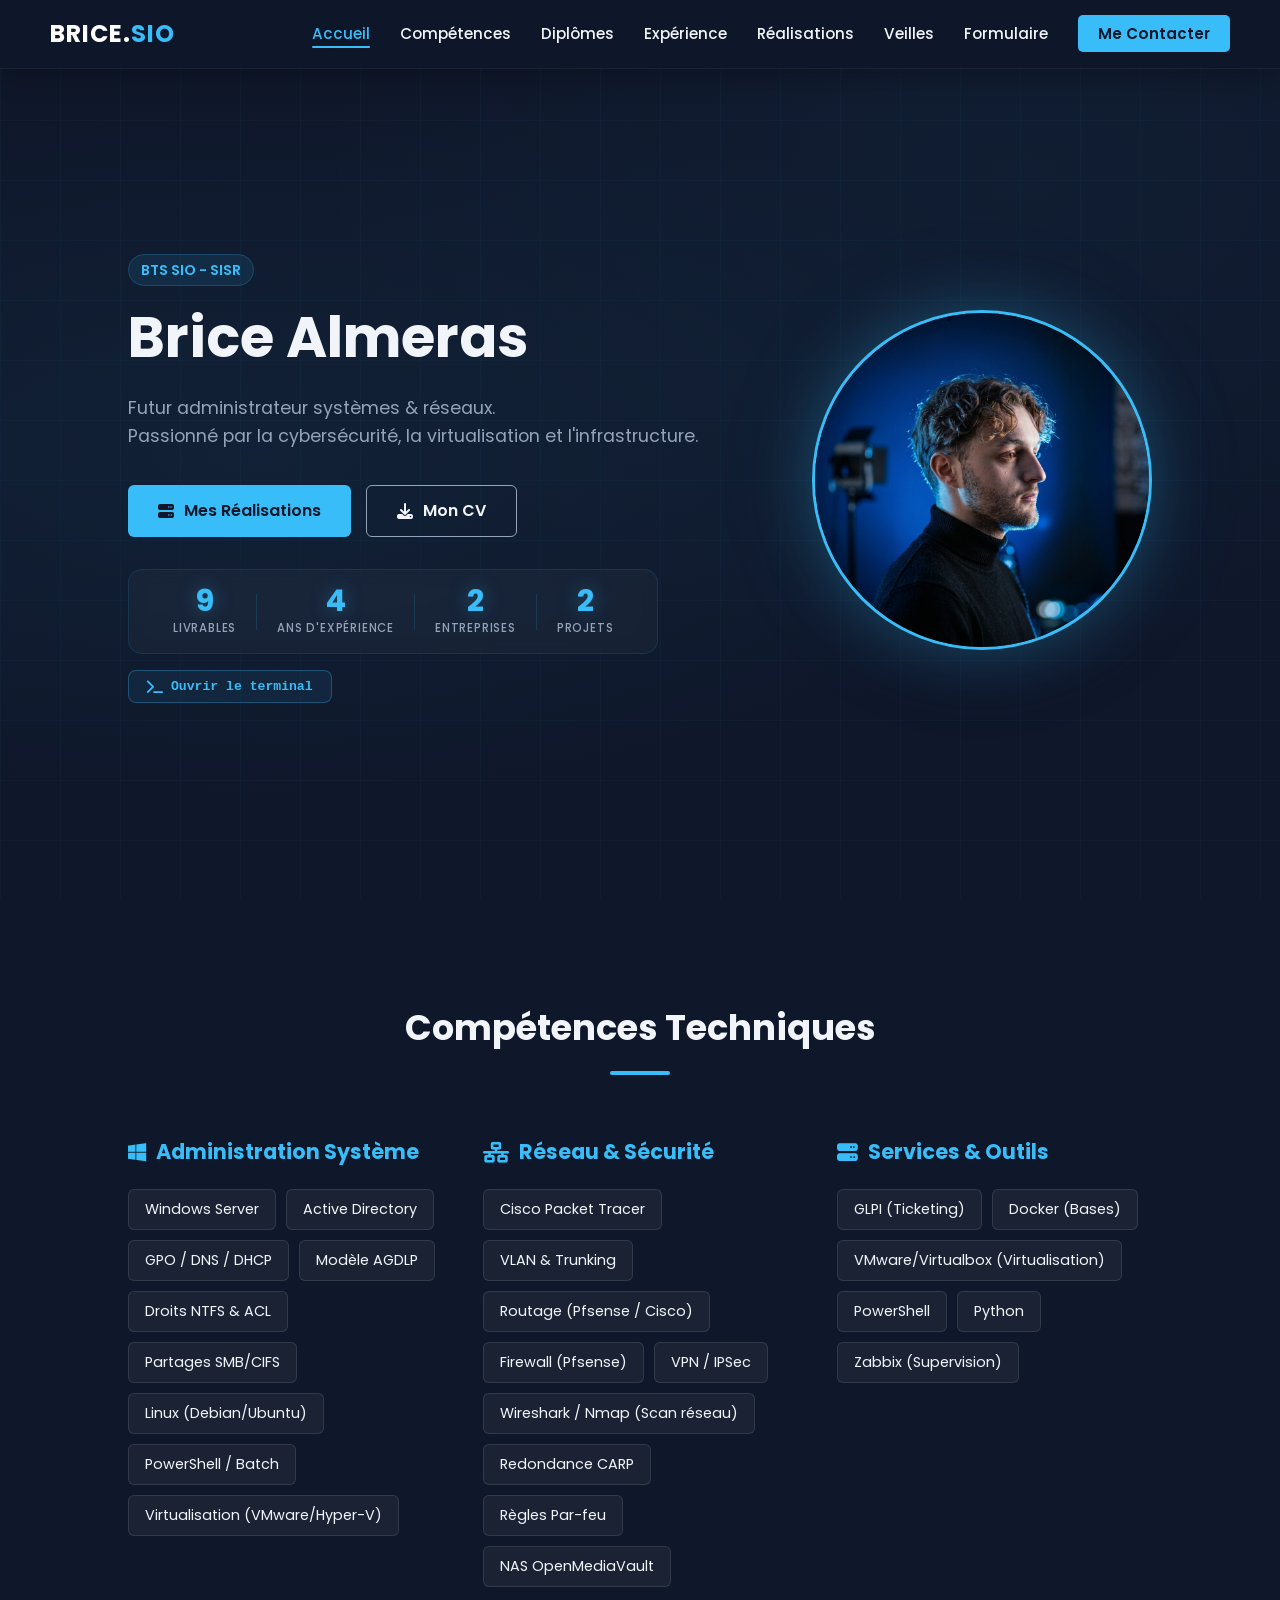
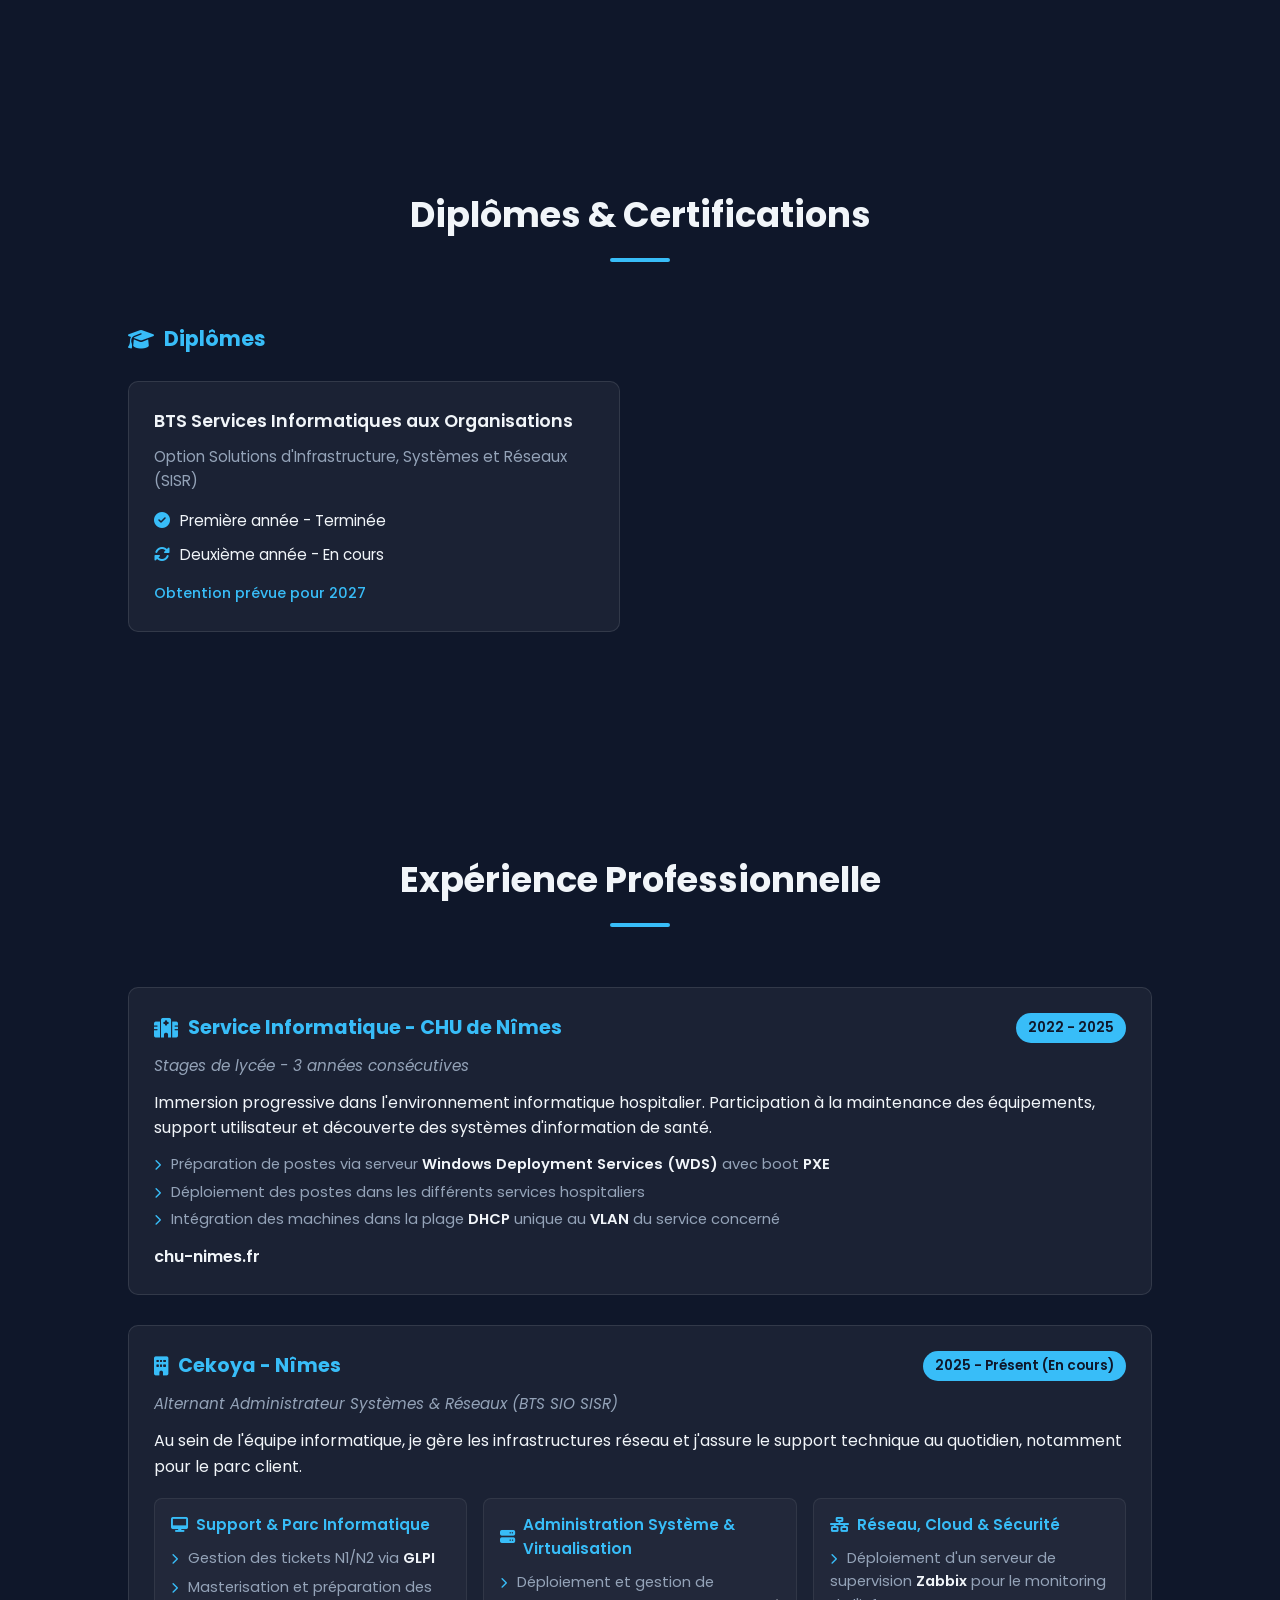
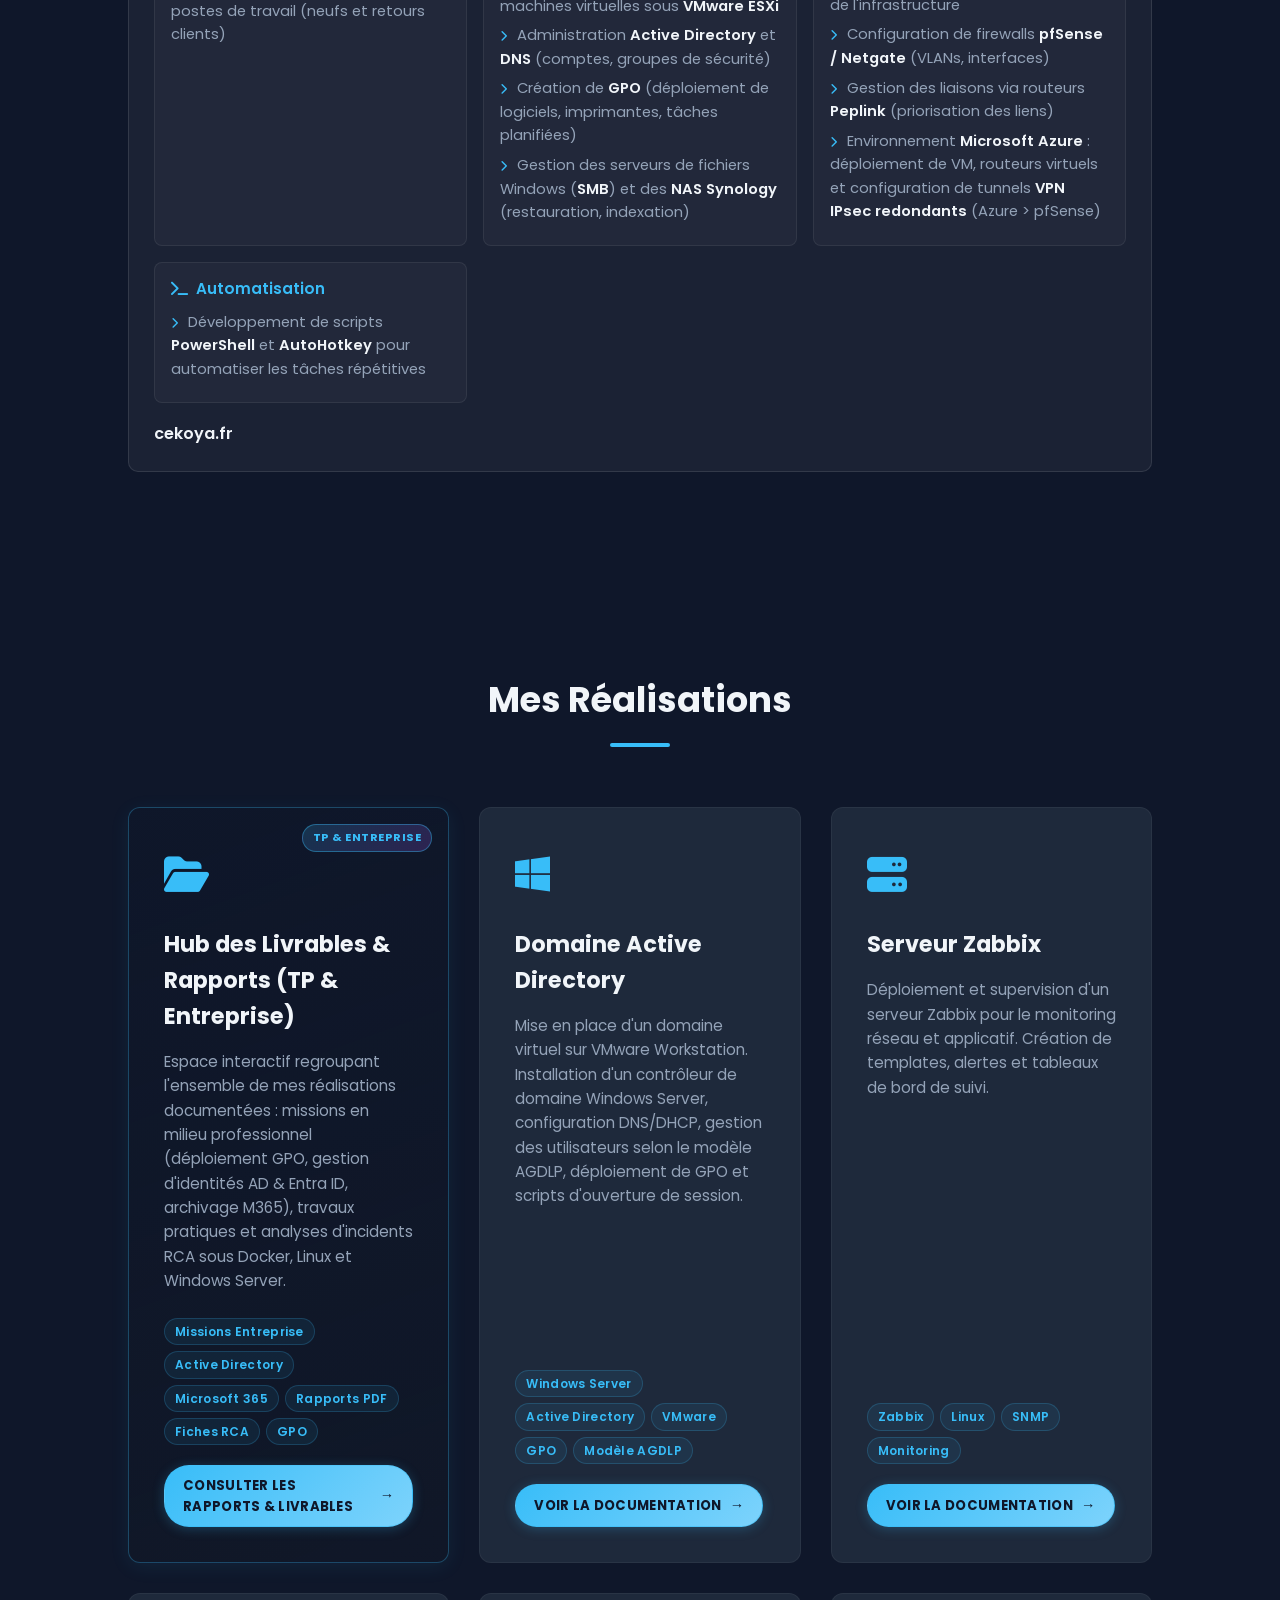
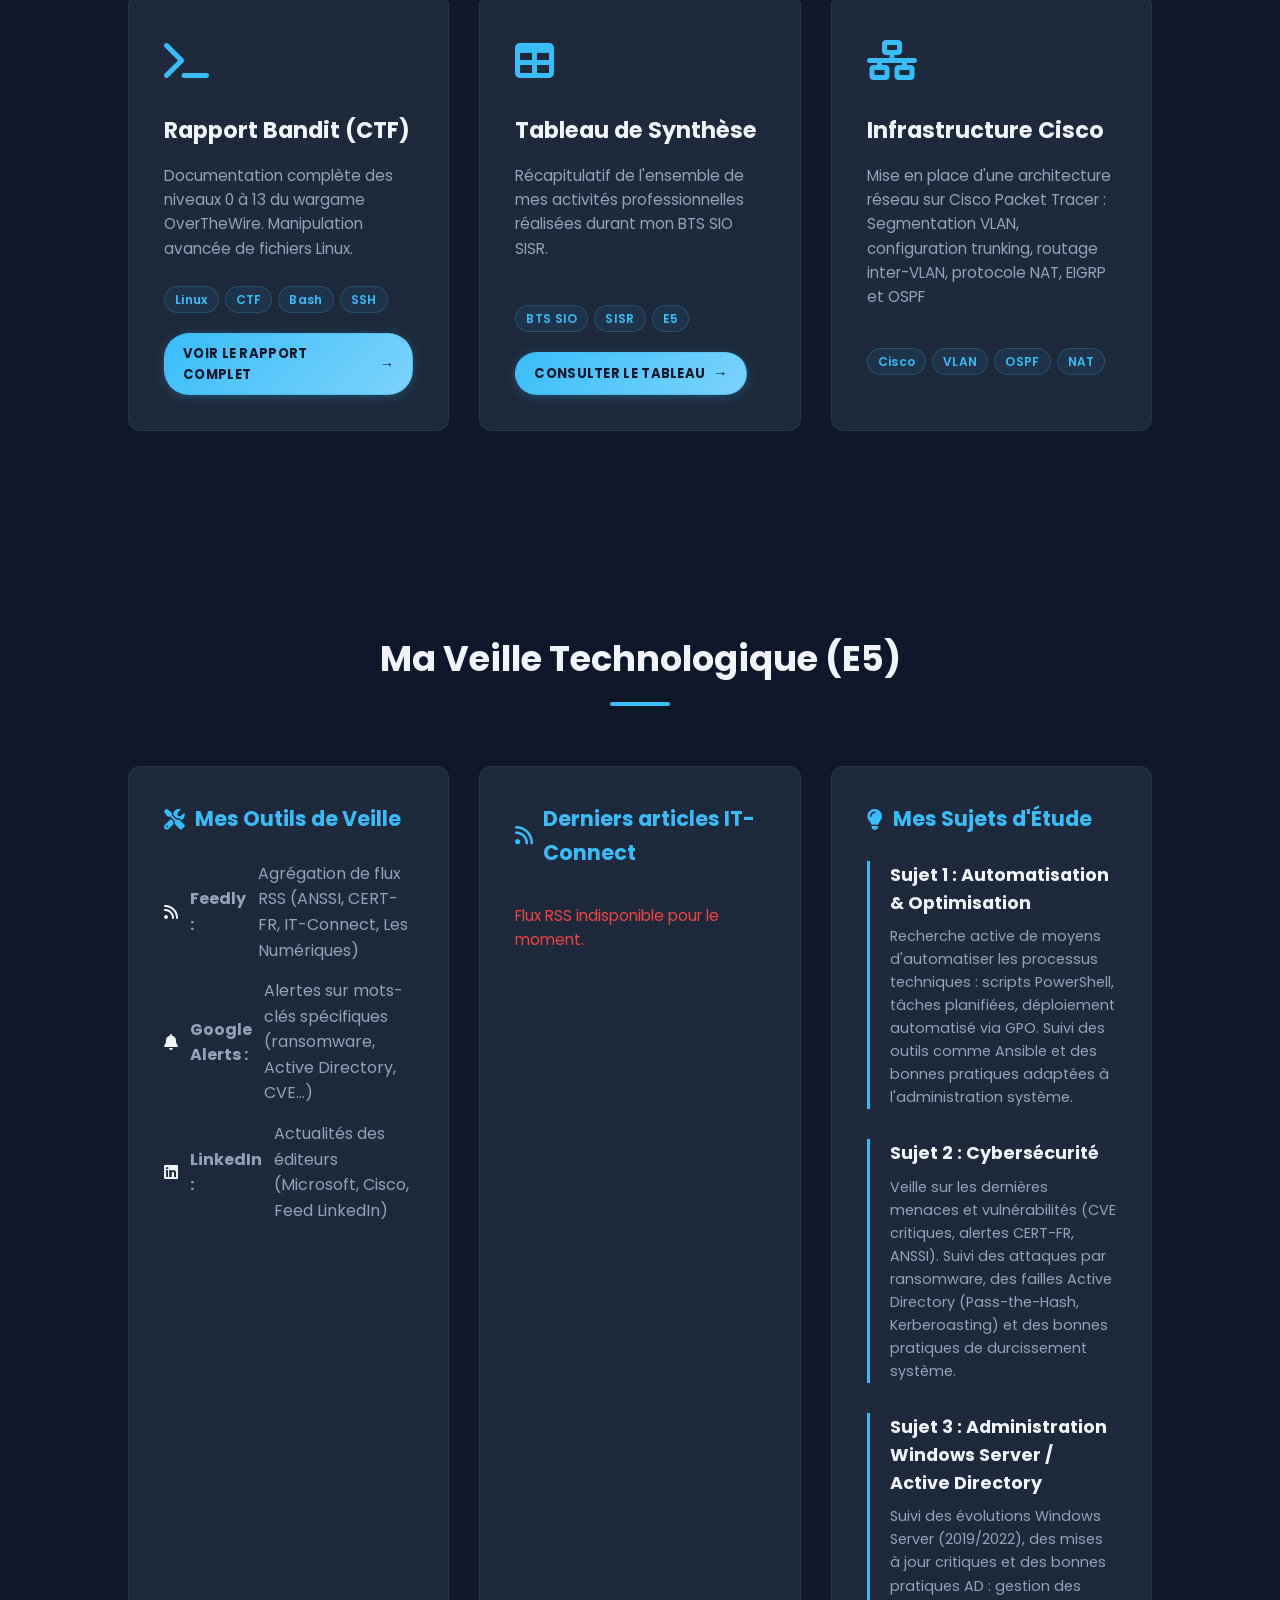
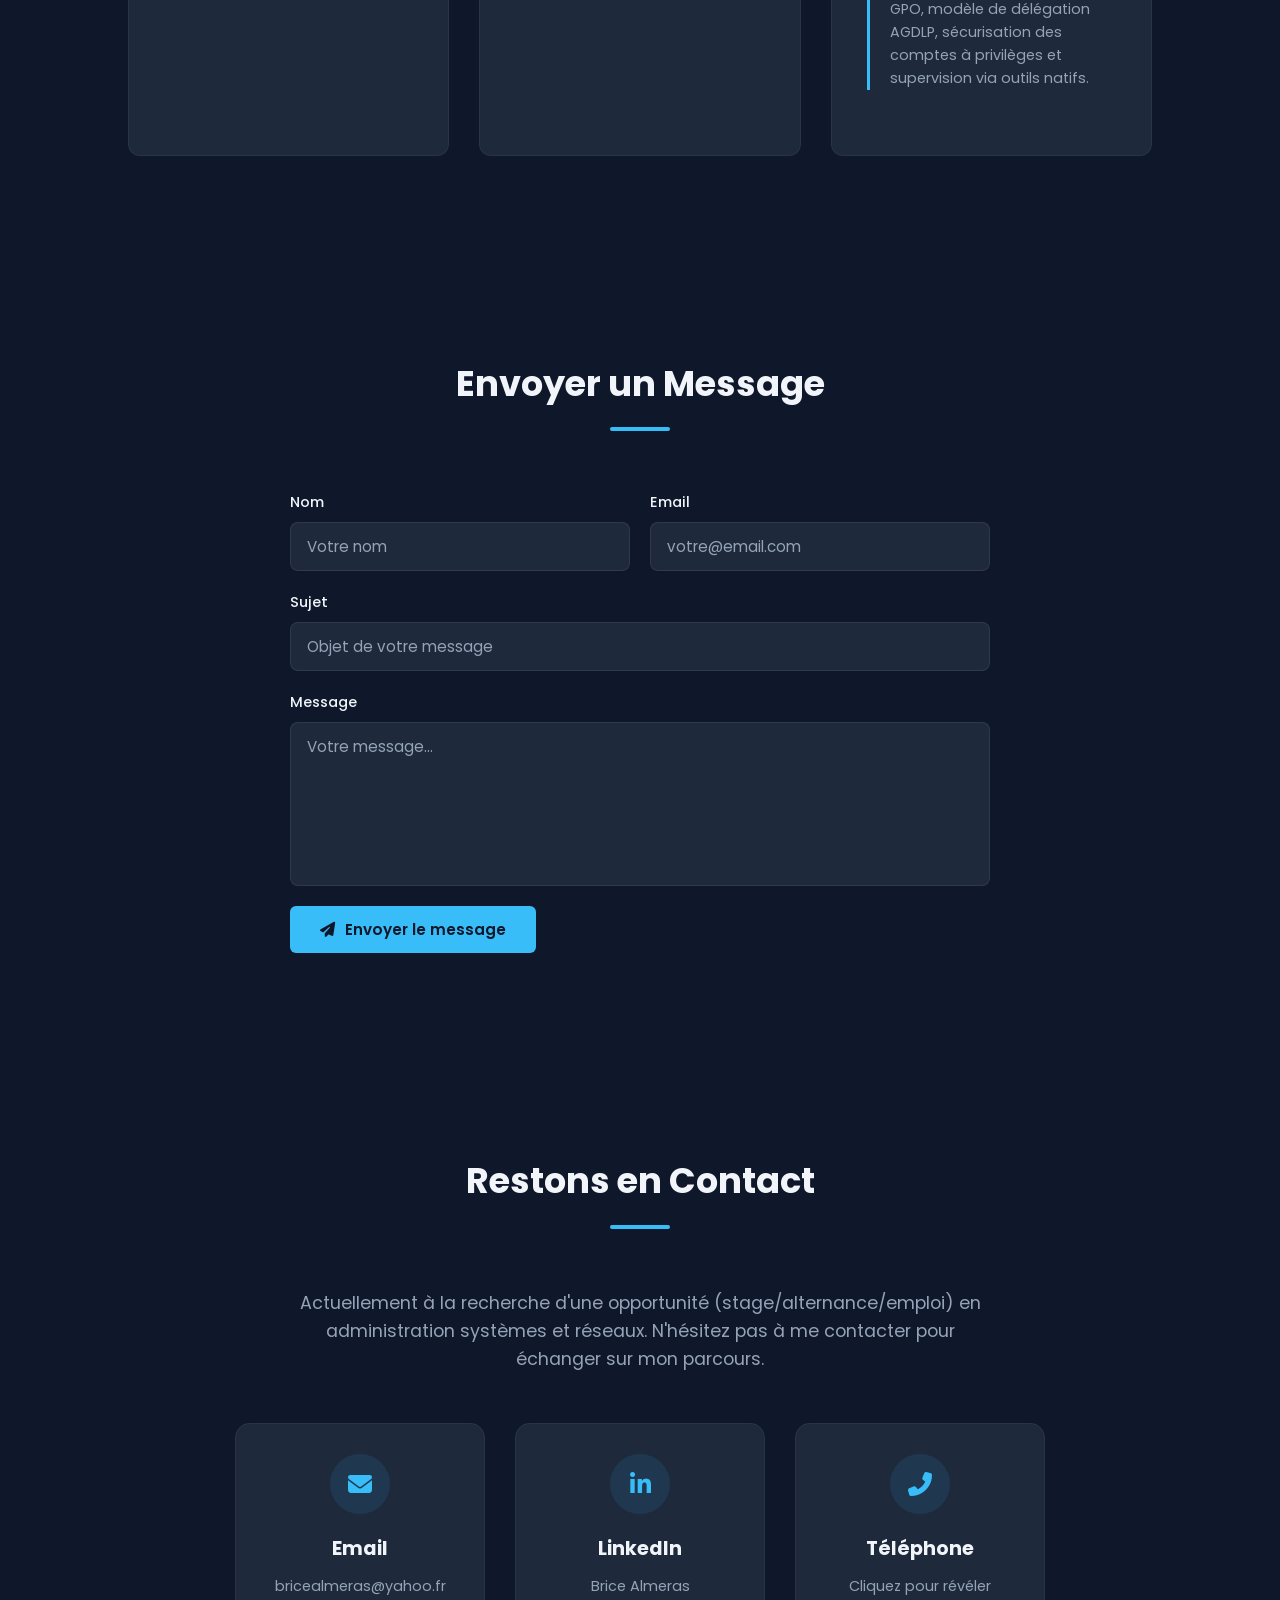
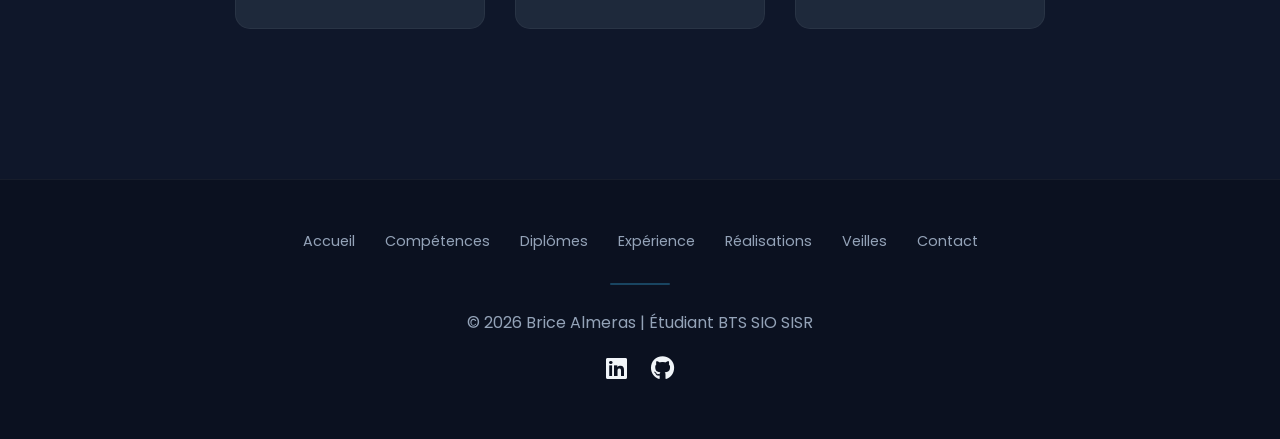
==== index.html @ b2a06dba "feat: add structured real-world experience description for Cekoya with 4 technical sub-blocks" ====
<!DOCTYPE html>
<html lang="fr">

<head>
    <meta charset="UTF-8">
    <meta name="viewport" content="width=device-width, initial-scale=1.0">
    <title>Portfolio - Brice Almeras | BTS SIO SISR</title>
    <link href="https://fonts.googleapis.com/css2?family=Poppins:wght@300;400;600&display=swap" rel="stylesheet">
    <link rel="stylesheet" href="https://cdnjs.cloudflare.com/ajax/libs/font-awesome/6.4.0/css/all.min.css">
    <link rel="stylesheet" href="style.css">
    <link rel="icon" type="image/svg+xml" href="favicon.svg">
    <!-- Open Graph -->
    <meta property="og:title" content="Portfolio - Brice Almeras | BTS SIO SISR">
    <meta property="og:description"
        content="Futur administrateur systèmes & réseaux. Passionné par la cybersécurité, la virtualisation et l'infrastructure.">
    <meta property="og:image" content="assets/images/photo.png">
    <meta property="og:type" content="website">
</head>

<body>

    <header>
        <div class="logo">BRICE.<span>SIO</span></div>
        <nav id="main-nav">
            <ul>
                <li><a href="#home">Accueil</a></li>
                <li><a href="#skills">Compétences</a></li>
                <li><a href="#diplomes">Diplômes</a></li>
                <li><a href="#experience">Expérience</a></li>
                <li><a href="#projets">Réalisations</a></li>
                <li><a href="#veilles">Veilles</a></li>
                <li><a href="#formulaire">Formulaire</a></li>
                <li><a href="#contact" class="btn-contact">Me Contacter</a></li>
            </ul>
        </nav>
        <button class="hamburger" id="hamburger-btn" aria-label="Ouvrir le menu">
            <span></span><span></span><span></span>
        </button>
    </header>

    <section id="home" class="hero">
        <div class="hero-grid-bg"></div>

        <!-- COLONNE GAUCHE -->
        <div class="hero-left">
            <div class="hero-content">
                <span class="badge">BTS SIO - SISR</span>
                <h1>Brice Almeras</h1>
                <p>Futur administrateur systèmes & réseaux.<br>Passionné par la cybersécurité, la virtualisation et
                    l'infrastructure.</p>
                <div class="hero-buttons">
                    <a href="#projets" class="btn-primary"><i class="fas fa-server"></i> Mes Réalisations</a>
                    <a href="assets/docs/CV_Brice_Almeras.pdf" target="_blank" class="btn-secondary"><i
                            class="fas fa-download"></i> Mon CV</a>
                </div>

                <!-- STATS COUNTER -->
                <div class="hero-stats" id="hero-stats">
                    <div class="hero-stat-item">
                        <span class="hero-stat-number" data-target="9">0</span>
                        <span class="hero-stat-label">Livrables</span>
                    </div>
                    <div class="hero-stat-divider"></div>
                    <div class="hero-stat-item">
                        <span class="hero-stat-number" data-target="4">0</span>
                        <span class="hero-stat-label">Ans d'expérience</span>
                    </div>
                    <div class="hero-stat-divider"></div>
                    <div class="hero-stat-item">
                        <span class="hero-stat-number" data-target="2">0</span>
                        <span class="hero-stat-label">Entreprises</span>
                    </div>
                    <div class="hero-stat-divider"></div>
                    <div class="hero-stat-item">
                        <span class="hero-stat-number" data-target="2">0</span>
                        <span class="hero-stat-label">Projets</span>
                    </div>
                </div>
            </div>

            <!-- BOUTON TOGGLE TERMINAL -->
            <button class="terminal-toggle-btn" id="terminal-toggle-btn" title="Ouvrir/Fermer le terminal">
                <i class="fas fa-terminal"></i>
            </button>

            <!-- TERMINAL CLI -->
            <div class="terminal-cli terminal-hidden" id="terminal-cli">
                <div class="terminal-cli-header">
                    <div class="terminal-cli-dots">
                        <span class="cli-dot cli-dot-red"></span>
                        <span class="cli-dot cli-dot-yellow"></span>
                        <span class="cli-dot cli-dot-green"></span>
                    </div>
                    <span class="terminal-cli-title">visiteur@portfolio:~</span>
                </div>
                <div class="terminal-cli-body" id="cli-body">
                    <div id="cli-output">
                        <p class="cli-line cli-info">Bienvenue sur le portfolio de <span class="cli-highlight">Brice
                                Almeras</span> 👋</p>
                        <p class="cli-line cli-info">Tape <span class="cli-cmd">help</span> pour voir les commandes
                            disponibles.</p>
                    </div>
                    <div class="cli-input-line">
                        <span class="cli-prompt">visiteur@portfolio:~$&nbsp;</span>
                        <input type="text" id="cli-input" autocomplete="off" spellcheck="false"
                            aria-label="Terminal input" />
                    </div>
                </div>
            </div>
        </div>

        <!-- COLONNE DROITE : PHOTO -->
        <div class="hero-image">
            <div class="image-box">
                <img src="assets/images/photo.png" alt="Brice Almeras">
            </div>
        </div>


    </section>

    <section id="skills" class="container">
        <h2 class="section-title">Compétences Techniques</h2>

        <div class="skills-wrapper">
            <div class="skill-category">
                <h3><i class="fab fa-windows"></i> Administration Système</h3>
                <div class="tags">
                    <span>Windows Server</span>
                    <span>Active Directory</span>
                    <span>GPO / DNS / DHCP</span>
                    <span>Modèle AGDLP</span>
                    <span>Droits NTFS & ACL</span>
                    <span>Partages SMB/CIFS</span>
                    <span>Linux (Debian/Ubuntu)</span>
                    <span>PowerShell / Batch</span>
                    <span>Virtualisation (VMware/Hyper-V)</span>
                </div>
            </div>

            <div class="skill-category">
                <h3><i class="fas fa-network-wired"></i> Réseau & Sécurité</h3>
                <div class="tags">
                    <span>Cisco Packet Tracer</span>
                    <span>VLAN & Trunking</span>
                    <span>Routage (Pfsense / Cisco)</span>
                    <span>Firewall (Pfsense)</span>
                    <span>VPN / IPSec</span>
                    <span>Wireshark / Nmap (Scan réseau)</span>
                    <span>Redondance CARP</span>
                    <span>Règles Par-feu</span>
                    <span>NAS OpenMediaVault</span>
                </div>
            </div>

            <div class="skill-category">
                <h3><i class="fas fa-server"></i> Services & Outils</h3>
                <div class="tags">
                    <span>GLPI (Ticketing)</span>
                    <span>Docker (Bases)</span>
                    <span>VMware/Virtualbox (Virtualisation)</span>
                    <span>PowerShell</span>
                    <span>Python</span>
                    <span>Zabbix (Supervision)</span>
                </div>
            </div>
        </div>
    </section>

    <section id="diplomes" class="container">
        <h2 class="section-title">Diplômes & Certifications</h2>

        <div class="diplomes-wrapper">
            <div class="diplome-category">
                <h3><i class="fas fa-graduation-cap"></i> Diplômes</h3>
                <div class="diplome-item">
                    <h4>BTS Services Informatiques aux Organisations</h4>
                    <p class="diplome-details">Option Solutions d'Infrastructure, Systèmes et Réseaux (SISR)</p>
                    <div class="diplome-progress">
                        <p class="progress-item"><span class="status-icon"><i class="fas fa-check-circle"></i></span>
                            Première année - Terminée</p>
                        <p class="progress-item"><span class="status-icon"><i class="fas fa-sync-alt"></i></span>
                            Deuxième année - En cours</p>
                    </div>
                    <p class="diplome-status">Obtention prévue pour 2027</p>
                </div>
            </div>

            <div class="diplome-category">
                <!--    <h3><i class="fas fa-certificate"></i> Certifications</h3>
                <div class="certification-item">
                    <h4>CCNA (Cisco Certified Network Associate)</h4>
                    <p class="certification-details">Certification en cours - Préparation aux examens</p>
                    <p class="certification-status"><i class="fas fa-sync-alt"></i> En cours d'acquisition</p>-->
            </div>
        </div>
        </div>
    </section>

    <section id="experience" class="container">
        <h2 class="section-title">Expérience Professionnelle</h2>

        <div class="experience-wrapper">
            <div class="experience-item">
                <div class="experience-header">
                    <h3><i class="fas fa-hospital"></i> Service Informatique - CHU de Nîmes</h3>
                    <span class="experience-period">2022 - 2025</span>
                </div>
                <p class="experience-role">Stages de lycée - 3 années consécutives</p>
                <p class="experience-description">Immersion progressive dans l'environnement informatique hospitalier.
                    Participation à la maintenance des équipements, support utilisateur et découverte des systèmes
                    d'information de santé.</p>
                <ul class="experience-tasks">
                    <li><i class="fas fa-chevron-right"></i> Préparation de postes via serveur <strong>Windows
                            Deployment Services (WDS)</strong> avec boot <strong>PXE</strong></li>
                    <li><i class="fas fa-chevron-right"></i> Déploiement des postes dans les différents services
                        hospitaliers</li>
                    <li><i class="fas fa-chevron-right"></i> Intégration des machines dans la plage
                        <strong>DHCP</strong> unique au <strong>VLAN</strong> du service concerné
                    </li>
                </ul>
                <p class="experience-link"><a href="https://www.chu-nimes.fr/" target="_blank"
                        rel="noopener noreferrer">chu-nimes.fr</a></p>
            </div>

            <div class="experience-item">
                <div class="experience-header">
                    <h3><i class="fas fa-building"></i> Cekoya - Nîmes</h3>
                    <span class="experience-period experience-period-current"><span class="pulse-dot"></span> 2025 -
                        Présent (En cours)</span>
                </div>
                <p class="experience-role">Alternant Administrateur Systèmes &amp; Réseaux (BTS SIO SISR)</p>
                <p class="experience-description">Au sein de l'équipe informatique, je gère les infrastructures réseau et j'assure le support technique au quotidien, notamment pour le parc client.</p>

                <div class="experience-subgroups">
                    <div class="experience-subgroup">
                        <h4><i class="fas fa-desktop"></i> Support &amp; Parc Informatique</h4>
                        <ul class="experience-tasks">
                            <li><i class="fas fa-chevron-right"></i> Gestion des tickets N1/N2 via <strong>GLPI</strong></li>
                            <li><i class="fas fa-chevron-right"></i> Masterisation et préparation des postes de travail (neufs et retours clients)</li>
                        </ul>
                    </div>

                    <div class="experience-subgroup">
                        <h4><i class="fas fa-server"></i> Administration Système &amp; Virtualisation</h4>
                        <ul class="experience-tasks">
                            <li><i class="fas fa-chevron-right"></i> Déploiement et gestion de machines virtuelles sous <strong>VMware ESXi</strong></li>
                            <li><i class="fas fa-chevron-right"></i> Administration <strong>Active Directory</strong> et <strong>DNS</strong> (comptes, groupes de sécurité)</li>
                            <li><i class="fas fa-chevron-right"></i> Création de <strong>GPO</strong> (déploiement de logiciels, imprimantes, tâches planifiées)</li>
                            <li><i class="fas fa-chevron-right"></i> Gestion des serveurs de fichiers Windows (<strong>SMB</strong>) et des <strong>NAS Synology</strong> (restauration, indexation)</li>
                        </ul>
                    </div>

                    <div class="experience-subgroup">
                        <h4><i class="fas fa-network-wired"></i> Réseau, Cloud &amp; Sécurité</h4>
                        <ul class="experience-tasks">
                            <li><i class="fas fa-chevron-right"></i> Déploiement d'un serveur de supervision <strong>Zabbix</strong> pour le monitoring de l'infrastructure</li>
                            <li><i class="fas fa-chevron-right"></i> Configuration de firewalls <strong>pfSense / Netgate</strong> (VLANs, interfaces)</li>
                            <li><i class="fas fa-chevron-right"></i> Gestion des liaisons via routeurs <strong>Peplink</strong> (priorisation des liens)</li>
                            <li><i class="fas fa-chevron-right"></i> Environnement <strong>Microsoft Azure</strong> : déploiement de VM, routeurs virtuels et configuration de tunnels <strong>VPN IPsec redondants</strong> (Azure &gt; pfSense)</li>
                        </ul>
                    </div>

                    <div class="experience-subgroup">
                        <h4><i class="fas fa-terminal"></i> Automatisation</h4>
                        <ul class="experience-tasks">
                            <li><i class="fas fa-chevron-right"></i> Développement de scripts <strong>PowerShell</strong> et <strong>AutoHotkey</strong> pour automatiser les tâches répétitives</li>
                        </ul>
                    </div>
                </div>

                <p class="experience-link"><a href="https://cekoya.fr" target="_blank"
                        rel="noopener noreferrer">cekoya.fr</a></p>
            </div>
        </div>
    </section>

    <section id="projets" class="container">
        <h2 class="section-title">Mes Réalisations</h2>
        <div class="projects-grid">
            <div class="card card-featured">
                <span class="card-badge-new">TP & Entreprise</span>
                <div class="card-icon"><i class="fas fa-folder-open"></i></div>
                <h3>Hub des Livrables &amp; Rapports (TP &amp; Entreprise)</h3>
                <p>Espace interactif regroupant l'ensemble de mes réalisations documentées : missions en milieu
                    professionnel (déploiement GPO, gestion d'identités AD &amp; Entra ID, archivage M365), travaux
                    pratiques et analyses d'incidents RCA sous Docker, Linux et Windows Server.</p>
                <div class="card-tags">
                    <span>Missions Entreprise</span><span>Active Directory</span><span>Microsoft
                        365</span><span>Rapports PDF</span><span>Fiches RCA</span><span>GPO</span>
                </div>
                <a href="projects/rapports/index.html">Consulter les rapports &amp; livrables</a>
            </div>
            <div class="card">
                <div class="card-icon"><i class="fab fa-windows"></i></div>
                <h3>Domaine Active Directory</h3>
                <p>Mise en place d'un domaine virtuel sur VMware Workstation. Installation d'un contrôleur de domaine
                    Windows Server, configuration DNS/DHCP, gestion des utilisateurs selon le modèle AGDLP, déploiement
                    de GPO et scripts d'ouverture de session.</p>
                <div class="card-tags">
                    <span>Windows Server</span><span>Active
                        Directory</span><span>VMware</span><span>GPO</span><span>Modèle AGDLP</span>
                </div>
                <a href="assets/docs/DOC_TECHNIQUE_BRICE_ALMERAS.pdf" target="_blank">Voir la documentation</a>
            </div>
            <div class="card">
                <div class="card-icon"><i class="fas fa-server"></i></div>
                <h3>Serveur Zabbix</h3>
                <p>Déploiement et supervision d'un serveur Zabbix pour le monitoring réseau et applicatif. Création de
                    templates, alertes et tableaux de bord de suivi.</p>
                <div class="card-tags">
                    <span>Zabbix</span><span>Linux</span><span>SNMP</span><span>Monitoring</span>
                </div>
                <a href="projects/zabbix/index.html">Voir la documentation</a>
            </div>
            <div class="card">
                <div class="card-icon"><i class="fas fa-terminal"></i></div>
                <h3>Rapport Bandit (CTF)</h3>
                <p>Documentation complète des niveaux 0 à 13 du wargame OverTheWire. Manipulation avancée de fichiers
                    Linux.</p>
                <div class="card-tags">
                    <span>Linux</span><span>CTF</span><span>Bash</span><span>SSH</span>
                </div>
                <a href="projects/bandit/index.html">Voir le rapport complet</a>
            </div>
            <div class="card">
                <div class="card-icon"><i class="fas fa-table"></i></div>
                <h3>Tableau de Synthèse</h3>
                <p>Récapitulatif de l'ensemble de mes activités professionnelles réalisées durant mon BTS SIO SISR.</p>
                <div class="card-tags">
                    <span>BTS SIO</span><span>SISR</span><span>E5</span>
                </div>
                <a href="assets/docs/BRICE ALMERAS 8-1 - BTS SIO - 2025 - Annexe 8-1 - Epreuve E5 - Tableau de synthèse.pdf"
                    target="_blank">Consulter le tableau</a>
            </div>
            <div class="card">
                <div class="card-icon"><i class="fas fa-network-wired"></i></div>
                <h3>Infrastructure Cisco</h3>
                <p>Mise en place d'une architecture réseau sur Cisco Packet Tracer : Segmentation VLAN, configuration
                    trunking, routage inter-VLAN, protocole NAT, EIGRP et OSPF</p>
                <div class="card-tags">
                    <span>Cisco</span><span>VLAN</span><span>OSPF</span><span>NAT</span>
                </div>
            </div>
        </div>
    </section>

    <section id="veilles" class="container">
        <h2 class="section-title">Ma Veille Technologique (E5)</h2>

        <div class="veille-container">
            <div class="veille-card tools">
                <h3><i class="fas fa-tools"></i> Mes Outils de Veille</h3>
                <ul class="tool-list">
                    <li><i class="fas fa-rss"></i> <strong>Feedly :</strong> Agrégation de flux RSS (ANSSI, CERT-FR,
                        IT-Connect, Les Numériques)</li>
                    <li><i class="fas fa-bell"></i> <strong>Google Alerts :</strong> Alertes sur mots-clés spécifiques
                        (ransomware, Active Directory, CVE...)</li>
                    <!-- <li><i class="fab fa-twitter"></i> <strong>Twitter/X :</strong> Suivi de chercheurs en cybersécurité</li> -->
                    <!-- <li><i class="fas fa-bell"></i> <strong>Google Alerts :</strong> Alertes sur mots-clés spécifiques</li> -->
                    <li><i class="fab fa-linkedin"></i> <strong>LinkedIn :</strong> Actualités des éditeurs (Microsoft,
                        Cisco, Feed LinkedIn)</li>
                </ul>
            </div>

            <div class="veille-card rss-card">
                <h3><i class="fas fa-rss"></i> Derniers articles IT-Connect</h3>
                <div id="rss-feed">
                    <p class="rss-loading"><i class="fas fa-spinner fa-spin"></i> Chargement des articles...</p>
                </div>
            </div>

            <div class="veille-card subjects">
                <h3><i class="fas fa-lightbulb"></i> Mes Sujets d'Étude</h3>

                <div class="subject-item">
                    <h4>Sujet 1 : Automatisation & Optimisation</h4>
                    <p>Recherche active de moyens d'automatiser les processus techniques : scripts PowerShell, tâches
                        planifiées, déploiement automatisé via GPO. Suivi des outils comme Ansible et des bonnes
                        pratiques adaptées à l'administration système.</p>
                </div>

                <div class="subject-item">
                    <h4>Sujet 2 : Cybersécurité</h4>
                    <p>Veille sur les dernières menaces et vulnérabilités (CVE critiques, alertes CERT-FR, ANSSI). Suivi
                        des attaques par ransomware, des failles Active Directory (Pass-the-Hash, Kerberoasting) et des
                        bonnes pratiques de durcissement système.</p>
                </div>

                <div class="subject-item">
                    <h4>Sujet 3 : Administration Windows Server / Active Directory</h4>
                    <p>Suivi des évolutions Windows Server (2019/2022), des mises à jour critiques et des bonnes
                        pratiques AD : gestion des GPO, modèle de délégation AGDLP, sécurisation des comptes à
                        privilèges et supervision via outils natifs.</p>
                </div>
            </div>
        </div>
    </section>
    <section id="formulaire" class="container">
        <h2 class="section-title">Envoyer un Message</h2>
        <div class="form-wrapper">
            <form id="contact-form" action="https://formspree.io/f/xzdqqgrw" method="POST">
                <div class="form-row">
                    <div class="form-group">
                        <label for="name">Nom</label>
                        <input type="text" id="name" name="name" placeholder="Votre nom" required />
                    </div>
                    <div class="form-group">
                        <label for="email">Email</label>
                        <input type="email" id="email" name="email" placeholder="votre@email.com" required />
                    </div>
                </div>
                <div class="form-group">
                    <label for="subject">Sujet</label>
                    <input type="text" id="subject" name="subject" placeholder="Objet de votre message" required />
                </div>
                <div class="form-group">
                    <label for="message">Message</label>
                    <textarea id="message" name="message" rows="6" placeholder="Votre message..." required></textarea>
                </div>
                <button type="submit" class="btn-form">
                    <i class="fas fa-paper-plane"></i> Envoyer le message
                </button>
                <p class="form-success" id="form-success"><i class="fas fa-check-circle"></i> Message envoyé avec succès
                    !</p>
                <p class="form-error" id="form-error"><i class="fas fa-exclamation-circle"></i> Une erreur est survenue,
                    réessayez.</p>
            </form>
        </div>
    </section>

    <section id="contact" class="container contact-section">
        <h2 class="section-title">Restons en Contact</h2>

        <div class="contact-wrapper">
            <p class="contact-text">
                Actuellement à la recherche d'une opportunité (stage/alternance/emploi) en administration systèmes et
                réseaux.
                N'hésitez pas à me contacter pour échanger sur mon parcours.
            </p>

            <div class="contact-cards">
                <a href="mailto:bricealmeras@yahoo.fr" class="contact-card">
                    <div class="icon-box">
                        <i class="fas fa-envelope"></i>
                    </div>
                    <h3>Email</h3>
                    <p>bricealmeras@yahoo.fr</p>
                </a>

                <a href="https://www.linkedin.com/in/brice-almeras/" target="_blank" class="contact-card">
                    <div class="icon-box">
                        <i class="fab fa-linkedin-in"></i>
                    </div>
                    <h3>LinkedIn</h3>
                    <p>Brice Almeras</p>
                </a>

                <div class="contact-card no-hover" id="phone-card">
                    <div class="icon-box">
                        <i class="fas fa-phone-alt"></i>
                    </div>
                    <h3>Téléphone</h3>
                    <p class="phone-hidden">Cliquez pour révéler</p>
                    <p class="phone-number" style="display:none;">06 66 78 15 73</p>
                </div>
            </div>
        </div>
    </section>

    <footer>
        <div class="footer-content">
            <div class="footer-nav">
                <a href="#home">Accueil</a>
                <a href="#skills">Compétences</a>
                <a href="#diplomes">Diplômes</a>
                <a href="#experience">Expérience</a>
                <a href="#projets">Réalisations</a>
                <a href="#veilles">Veilles</a>
                <a href="#contact">Contact</a>
            </div>
            <div class="footer-divider"></div>
            <p>© 2026 Brice Almeras | Étudiant BTS SIO SISR</p>
            <div class="social-links">
                <a href="https://www.linkedin.com/in/brice-almeras/" target="_blank"><i class="fab fa-linkedin"></i></a>
                <a href="https://github.com/bricealmeras" target="_blank" title="GitHub"><i
                        class="fab fa-github"></i></a>
            </div>
        </div>
    </footer>

    <script src="main.js" defer></script>



</body>

</html>
---- style.css ----
/* RESET ET BASE */
* {
    margin: 0;
    padding: 0;
    box-sizing: border-box;
    font-family: 'Poppins', sans-serif;
}

/* Variables de couleurs - Thème Dark Mode Tech */
:root {
    --bg-color: #0f172a;
    /* Fond principal (Bleu très sombre) */
    --card-bg: #1e293b;
    /* Fond des cartes (Gris bleuté) */
    --primary: #38bdf8;
    /* Couleur accentuation (Cyan électrique) */
    --text-light: #f1f5f9;
    /* Texte blanc cassé */
    --text-dim: #94a3b8;
    /* Texte gris pour les descriptions */
}

html {
    scroll-behavior: smooth;
    scroll-padding-top: 100px;
    /* Pour que le menu fixe ne cache pas les titres au clic */
}

body {
    background-color: var(--bg-color);
    color: var(--text-light);
    line-height: 1.6;
}

/* NAVIGATION HEADER */
header {
    position: fixed;
    top: 0;
    width: 100%;
    padding: 15px 50px;
    display: flex;
    justify-content: space-between;
    align-items: center;
    background: rgba(15, 23, 42, 0.95);
    /* Fond semi-transparent */
    backdrop-filter: blur(10px);
    /* Effet de flou */
    z-index: 1000;
    border-bottom: 1px solid rgba(255, 255, 255, 0.05);
    box-shadow: 0 4px 30px rgba(0, 0, 0, 0.3);
}

.logo {
    font-size: 1.5rem;
    font-weight: 700;
    letter-spacing: 1px;
    color: white;
}

.logo span {
    color: var(--primary);
}

nav ul {
    display: flex;
    list-style: none;
    gap: 30px;
}

nav a {
    text-decoration: none;
    color: var(--text-light);
    font-size: 0.95rem;
    transition: 0.3s;
    font-weight: 500;
}

nav a:hover {
    color: var(--primary);
}

nav a.active {
    color: var(--primary);
    position: relative;
}

nav a.active::after {
    content: '';
    position: absolute;
    bottom: -4px;
    left: 0;
    width: 100%;
    height: 2px;
    background: var(--primary);
    border-radius: 2px;
}

.btn-contact {
    background: var(--primary);
    color: var(--bg-color) !important;
    padding: 8px 20px;
    border-radius: 5px;
    font-weight: 600;
}

.btn-contact:hover {
    opacity: 0.9;
    box-shadow: 0 0 15px rgba(56, 189, 248, 0.4);
}

.btn-contact.active {
    color: var(--bg-color) !important;
    text-decoration: none !important;
}

.btn-contact.active::after {
    display: none !important;
}

/* SECTION HERO (ACCUEIL) */
.hero {
    min-height: 100vh;
    display: flex;
    align-items: center;
    justify-content: space-between;
    gap: 80px;
    padding: 120px 10% 60px;
    position: relative;
    overflow: hidden;
}

/* Fond animé particules */
.hero::before {
    content: '';
    position: absolute;
    inset: 0;
    background:
        radial-gradient(ellipse at 20% 50%, rgba(56, 189, 248, 0.06) 0%, transparent 60%),
        radial-gradient(ellipse at 80% 20%, rgba(56, 189, 248, 0.04) 0%, transparent 50%);
    pointer-events: none;
    z-index: 0;
}

.hero>* {
    position: relative;
    z-index: 1;
}

/* Colonne gauche : texte + bouton terminal + terminal */
.hero-left {
    display: flex;
    flex-direction: column;
    gap: 16px;
    flex: 1;
    max-width: 600px;
}

.hero-content {
    max-width: 600px;
}

/* Colonne droite : photo centrée verticalement */
.hero-image {
    display: flex;
    align-items: center;
    justify-content: center;
    flex-shrink: 0;
}

.badge {
    background: rgba(56, 189, 248, 0.1);
    color: var(--primary);
    padding: 5px 12px;
    border-radius: 20px;
    font-size: 0.9rem;
    font-weight: 600;
    border: 1px solid rgba(56, 189, 248, 0.2);
}

.hero h1 {
    font-size: 3.5rem;
    margin: 25px 0;
    line-height: 1.1;
    font-weight: 700;
}

.hero p {
    color: var(--text-dim);
    font-size: 1.1rem;
    margin-bottom: 35px;
}

.hero-buttons {
    display: flex;
    gap: 15px;
}

.btn-primary,
.btn-secondary {
    text-decoration: none;
    padding: 12px 30px;
    border-radius: 6px;
    font-weight: 600;
    transition: 0.3s;
    display: inline-flex;
    align-items: center;
    gap: 10px;
}

.btn-primary {
    background: var(--primary);
    color: var(--bg-color);
}

.btn-primary:hover {
    box-shadow: 0 0 20px rgba(56, 189, 248, 0.4);
}

.btn-secondary {
    border: 1px solid var(--text-dim);
    color: var(--text-light);
}

.btn-secondary:hover {
    border-color: var(--primary);
    color: var(--primary);
}

/* HERO STATS COUNTER */
.hero-stats {
    display: flex;
    align-items: center;
    gap: 0;
    margin-top: 32px;
    padding: 16px 24px;
    background: rgba(255, 255, 255, 0.03);
    border: 1px solid rgba(56, 189, 248, 0.12);
    border-radius: 14px;
    backdrop-filter: blur(8px);
    width: fit-content;
    animation: fadeSlideIn 0.8s ease 0.4s both;
}

@keyframes fadeSlideIn {
    from {
        opacity: 0;
        transform: translateY(12px);
    }

    to {
        opacity: 1;
        transform: translateY(0);
    }
}

.hero-stat-item {
    display: flex;
    flex-direction: column;
    align-items: center;
    padding: 0 20px;
    gap: 3px;
}

.hero-stat-number {
    font-size: 1.9rem;
    font-weight: 700;
    color: var(--primary);
    line-height: 1;
    font-variant-numeric: tabular-nums;
    text-shadow: 0 0 20px rgba(56, 189, 248, 0.4);
    letter-spacing: -0.5px;
}

.hero-stat-label {
    font-size: 0.72rem;
    color: var(--text-dim);
    text-transform: uppercase;
    letter-spacing: 0.8px;
    font-weight: 500;
    white-space: nowrap;
}

.hero-stat-divider {
    width: 1px;
    height: 36px;
    background: rgba(56, 189, 248, 0.15);
    flex-shrink: 0;
}


/* SCROLL INDICATOR */
.scroll-indicator {
    position: fixed;
    bottom: 30px;
    left: 50%;
    transform: translateX(-50%);
    display: flex;
    flex-direction: column;
    align-items: center;
    gap: 8px;
    color: var(--text-dim);
    font-size: 0.75rem;
    letter-spacing: 1px;
    text-transform: uppercase;
    animation: fadeInUp 1s ease 1s both;
    z-index: 999;
    transition: opacity 0.4s ease;
}

.scroll-mouse {
    width: 22px;
    height: 36px;
    border: 2px solid rgba(56, 189, 248, 0.4);
    border-radius: 12px;
    display: flex;
    justify-content: center;
    padding-top: 5px;
}

.scroll-wheel {
    width: 3px;
    height: 7px;
    background: var(--primary);
    border-radius: 2px;
    animation: scrollWheel 1.8s ease infinite;
}

@keyframes scrollWheel {
    0% {
        opacity: 1;
        transform: translateY(0);
    }

    100% {
        opacity: 0;
        transform: translateY(12px);
    }
}

@keyframes fadeInUp {
    from {
        opacity: 0;
        transform: translateX(-50%) translateY(15px);
    }

    to {
        opacity: 1;
        transform: translateX(-50%) translateY(0);
    }
}

/* Grille décorative en fond hero */
.hero-grid-bg {
    position: absolute;
    inset: 0;
    background-image:
        linear-gradient(rgba(56, 189, 248, 0.03) 1px, transparent 1px),
        linear-gradient(90deg, rgba(56, 189, 248, 0.03) 1px, transparent 1px);
    background-size: 60px 60px;
    pointer-events: none;
    z-index: 0;
}

/* IMAGE PROFIL HERO */
.image-box {
    width: 340px;
    height: 340px;
    border-radius: 50%;
    overflow: hidden;
    position: relative;
    border: 3px solid var(--primary);
    box-shadow: 0 0 60px rgba(56, 189, 248, 0.25), 0 0 120px rgba(56, 189, 248, 0.08);
    background: var(--card-bg);
    animation: breathingGlow 3s ease-in-out infinite;
}

@keyframes breathingGlow {

    0%,
    100% {
        box-shadow: 0 0 30px rgba(56, 189, 248, 0.1), 0 0 60px rgba(56, 189, 248, 0.04);
    }

    50% {
        box-shadow: 0 0 45px rgba(56, 189, 248, 0.22), 0 0 90px rgba(56, 189, 248, 0.08);
    }
}

/* Anneau tournant autour de la photo */
.image-box::before {
    content: '';
    position: absolute;
    inset: -8px;
    border-radius: 50%;
    border: 2px dashed rgba(56, 189, 248, 0.25);
    animation: spinRing 18s linear infinite;
    pointer-events: none;
}

@keyframes spinRing {
    from {
        transform: rotate(0deg);
    }

    to {
        transform: rotate(360deg);
    }
}

.image-box img {
    width: 100%;
    height: 100%;
    object-fit: cover;
}

/* STRUCTURE GÉNÉRALE DES SECTIONS */
.container {
    padding: 100px 10%;
}

.section-title {
    text-align: center;
    font-size: 2.2rem;
    margin-bottom: 60px;
    position: relative;
}

/* Petite ligne sous les titres */
.section-title::after {
    content: '';
    display: block;
    width: 60px;
    height: 4px;
    background: var(--primary);
    margin: 15px auto 0;
    border-radius: 2px;
}

/* SECTION COMPÉTENCES */
.skills-wrapper {
    display: grid;
    grid-template-columns: repeat(auto-fit, minmax(300px, 1fr));
    gap: 40px;
}

.skill-category h3 {
    color: var(--primary);
    margin-bottom: 20px;
    font-size: 1.3rem;
    display: flex;
    align-items: center;
    gap: 10px;
}

.tags {
    display: flex;
    flex-wrap: wrap;
    gap: 10px;
}

.tags span {
    background: rgba(255, 255, 255, 0.05);
    padding: 8px 16px;
    border-radius: 6px;
    font-size: 0.9rem;
    border: 1px solid rgba(255, 255, 255, 0.1);
    transition: 0.3s;
    cursor: default;
}

.tags span:hover {
    background: var(--primary);
    color: var(--bg-color);
    transform: translateY(-2px);
    border-color: var(--primary);
}

/* SECTION DIPLÔMES & CERTIFICATIONS */
.diplomes-wrapper {
    display: grid;
    grid-template-columns: repeat(auto-fit, minmax(400px, 1fr));
    gap: 40px;
}

.diplome-category h3 {
    color: var(--primary);
    margin-bottom: 25px;
    font-size: 1.3rem;
    display: flex;
    align-items: center;
    gap: 10px;
}

.diplome-item,
.certification-item {
    background: rgba(255, 255, 255, 0.05);
    padding: 25px;
    border-radius: 10px;
    margin-bottom: 20px;
    border: 1px solid rgba(255, 255, 255, 0.1);
    transition: 0.3s;
}

.diplome-item:hover,
.certification-item:hover {
    background: rgba(255, 255, 255, 0.08);
    transform: translateY(-3px);
    border-color: rgba(56, 189, 248, 0.3);
}

.diplome-item h4,
.certification-item h4 {
    color: var(--text-light);
    margin-bottom: 10px;
    font-size: 1.1rem;
    font-weight: 600;
}

.diplome-details,
.certification-details {
    color: var(--text-dim);
    margin-bottom: 8px;
    font-size: 0.95rem;
}

.diplome-status,
.certification-status {
    color: var(--primary);
    font-size: 0.9rem;
    font-weight: 500;
}

.diplome-progress {
    margin: 15px 0;
}

.progress-item {
    display: flex;
    align-items: center;
    margin-bottom: 8px;
    font-size: 0.95rem;
    color: var(--text-light);
}

.status-icon {
    margin-right: 10px;
    font-size: 1rem;
    color: var(--primary);
}

/* SECTION EXPÉRIENCE PROFESSIONNELLE */
.experience-wrapper {
    display: flex;
    flex-direction: column;
    gap: 30px;
}

.experience-item {
    background: rgba(255, 255, 255, 0.05);
    padding: 25px;
    border-radius: 10px;
    border: 1px solid rgba(255, 255, 255, 0.1);
    transition: 0.3s;
}

.experience-item:hover {
    background: rgba(255, 255, 255, 0.08);
    transform: translateY(-3px);
    border-color: rgba(56, 189, 248, 0.3);
}

.experience-header {
    display: flex;
    justify-content: space-between;
    align-items: flex-start;
    margin-bottom: 10px;
    flex-wrap: wrap;
    gap: 10px;
}

.experience-header h3 {
    color: var(--primary);
    margin: 0;
    font-size: 1.2rem;
    display: flex;
    align-items: center;
    gap: 10px;
}

.experience-period {
    background: var(--primary);
    color: var(--bg-color);
    padding: 4px 12px;
    border-radius: 15px;
    font-size: 0.85rem;
    font-weight: 600;
    white-space: nowrap;
}

.experience-role {
    color: var(--text-dim);
    font-size: 0.95rem;
    margin-bottom: 12px;
    font-style: italic;
}

.experience-description {
    color: var(--text-light);
    line-height: 1.6;
    margin: 0;
}

.experience-tasks {
    list-style: none;
    margin-top: 12px;
}

.experience-tasks li {
    color: var(--text-dim);
    font-size: 0.92rem;
    line-height: 1.6;
    margin-bottom: 4px;
}

.experience-tasks li i {
    color: var(--primary);
    font-size: 0.7rem;
    margin-right: 6px;
}

.experience-tasks li strong {
    color: var(--text-light);
    font-weight: 600;
}

.experience-company-description {
    color: var(--text-dim);
    font-size: 0.95rem;
    line-height: 1.7;
    margin: 14px 0 0;
    padding-left: 16px;
    border-left: 3px solid var(--primary);
    font-style: normal;
}

/* SUBGROUPS FOR STRUCTURED MISSIONS */
.experience-subgroups {
    display: grid;
    grid-template-columns: repeat(auto-fit, minmax(300px, 1fr));
    gap: 16px;
    margin: 18px 0;
}

.experience-subgroup {
    background: rgba(255, 255, 255, 0.03);
    border: 1px solid rgba(255, 255, 255, 0.07);
    border-radius: 8px;
    padding: 14px 16px;
    transition: 0.25s ease;
}

.experience-subgroup:hover {
    background: rgba(255, 255, 255, 0.05);
    border-color: rgba(56, 189, 248, 0.3);
}

.experience-subgroup h4 {
    color: var(--primary);
    font-size: 0.95rem;
    font-weight: 600;
    margin: 0 0 10px 0;
    display: flex;
    align-items: center;
    gap: 8px;
}

.experience-subgroup .experience-tasks {
    margin: 0;
    padding: 0;
}

.experience-subgroup .experience-tasks li {
    margin-bottom: 6px;
}

.experience-link {
    margin-top: 12px;
}

.experience-link a {
    color: var(--text-light);
    font-weight: 600;
    text-decoration: none;
    display: inline-block;
    transition: color 0.3s ease, text-shadow 0.3s ease, transform 0.3s ease;
}

.experience-link a:hover {
    color: #4ade80;
    text-shadow: 0 0 12px rgba(74, 222, 128, 0.5);
    transform: translateY(-1px);
}

/* SECTION PROJETS (GRID) */
.projects-grid {
    display: grid;
    grid-template-columns: repeat(auto-fit, minmax(300px, 1fr));
    gap: 30px;
}

.card {
    background: var(--card-bg);
    padding: 35px;
    border-radius: 12px;
    transition: 0.4s;
    border: 1px solid rgba(255, 255, 255, 0.05);
    position: relative;
    overflow: hidden;
    display: flex;
    flex-direction: column;
}

.card:hover {
    transform: translateY(-10px);
    border-color: var(--primary);
    box-shadow: 0 10px 30px rgba(0, 0, 0, 0.3);
}

.card-icon {
    font-size: 2.5rem;
    color: var(--primary);
    margin-bottom: 20px;
}

.card h3 {
    margin-bottom: 15px;
    font-size: 1.4rem;
}

.card p {
    color: var(--text-dim);
    font-size: 0.95rem;
    margin-bottom: 25px;
    min-height: 80px;
    /* Pour aligner les boutons */
    flex-grow: 1;
}

.card-tags {
    display: flex;
    flex-wrap: wrap;
    gap: 6px;
    margin-bottom: 20px;
}

.card-tags span {
    background: rgba(56, 189, 248, 0.08);
    color: var(--primary);
    border: 1px solid rgba(56, 189, 248, 0.2);
    padding: 3px 10px;
    border-radius: 20px;
    font-size: 0.75rem;
    font-weight: 600;
    letter-spacing: 0.3px;
}

.card a {
    display: inline-flex;
    align-items: center;
    gap: 8px;
    margin-top: auto;
    align-self: flex-start;
    color: #0f172a;
    background: linear-gradient(135deg, #38bdf8, #7dd3fc);
    border: 1px solid rgba(56, 189, 248, 0.5);
    text-decoration: none;
    font-weight: 700;
    font-size: 0.82rem;
    letter-spacing: 0.3px;
    padding: 9px 18px;
    border-radius: 25px;
    transition: all 0.25s cubic-bezier(0.4, 0, 0.2, 1);
    box-shadow: 0 2px 12px rgba(56, 189, 248, 0.25);
    text-transform: uppercase;
}

.card a::after {
    content: '→';
    font-size: 0.9rem;
    transition: transform 0.2s ease;
}

.card a:hover {
    background: linear-gradient(135deg, #7dd3fc, #38bdf8);
    box-shadow: 0 4px 20px rgba(56, 189, 248, 0.45);
    transform: translateY(-2px);
    text-decoration: none;
}

.card a:hover::after {
    transform: translateX(4px);
}


/* CARTE MISE EN AVANT (HUB DES RAPPORTS) */
.card.card-featured {
    border-color: rgba(56, 189, 248, 0.3);
    background: linear-gradient(160deg, rgba(15, 23, 42, 0.9) 0%, rgba(17, 24, 39, 0.7) 100%);
    box-shadow: 0 4px 20px rgba(56, 189, 248, 0.08);
}

.card.card-featured:hover {
    border-color: var(--primary);
    box-shadow: 0 12px 35px rgba(56, 189, 248, 0.25);
}

.card-badge-new {
    position: absolute;
    top: 16px;
    right: 16px;
    background: linear-gradient(135deg, rgba(56, 189, 248, 0.18), rgba(168, 85, 247, 0.2));
    border: 1px solid rgba(56, 189, 248, 0.4);
    color: var(--primary);
    font-size: 0.7rem;
    font-weight: 700;
    letter-spacing: 0.5px;
    padding: 4px 10px;
    border-radius: 20px;
    text-transform: uppercase;
}

/* SECTION VEILLE */
.veille-container {
    display: flex;
    flex-direction: column;
    gap: 30px;
}

@media(min-width: 900px) {
    .veille-container {
        flex-direction: row;
    }
}

.veille-card {
    background: var(--card-bg);
    padding: 35px;
    border-radius: 12px;
    flex: 1;
    border: 1px solid rgba(255, 255, 255, 0.05);
}

.veille-card h3 {
    margin-bottom: 25px;
    color: var(--primary);
    font-size: 1.3rem;
    display: flex;
    align-items: center;
    gap: 10px;
}

.tool-list {
    list-style: none;
}

.tool-list li {
    margin-bottom: 15px;
    display: flex;
    align-items: center;
    gap: 12px;
    color: var(--text-dim);
}

.tool-list li i {
    color: var(--text-light);
}

.subject-item {
    margin-bottom: 30px;
    padding-left: 20px;
    border-left: 3px solid var(--primary);
}

.subject-item h4 {
    color: var(--text-light);
    margin-bottom: 8px;
    font-size: 1.1rem;
}

.subject-item p {
    color: var(--text-dim);
    font-size: 0.9rem;
}

/* =====================
   TERMINAL CLI
   ===================== */
.terminal-cli {
    background: #0d1117;
    border-radius: 12px;
    border: 1px solid rgba(56, 189, 248, 0.25);
    box-shadow: 0 0 40px rgba(56, 189, 248, 0.08), 0 20px 60px rgba(0, 0, 0, 0.5);
    width: 100%;
    max-width: 480px;
    font-family: 'Consolas', 'Monaco', 'Courier New', monospace;
    margin-top: 20px;
    overflow: hidden;
    transition: box-shadow 0.3s ease;
    flex-shrink: 0;
}

.terminal-cli:focus-within {
    box-shadow: 0 0 50px rgba(56, 189, 248, 0.18), 0 20px 60px rgba(0, 0, 0, 0.5);
    border-color: rgba(56, 189, 248, 0.5);
}

/* Header faux boutons */
.terminal-cli-header {
    background: #161b22;
    padding: 10px 16px;
    display: flex;
    align-items: center;
    gap: 12px;
    border-bottom: 1px solid rgba(255, 255, 255, 0.06);
}

.terminal-cli-dots {
    display: flex;
    gap: 7px;
}

.cli-dot {
    width: 13px;
    height: 13px;
    border-radius: 50%;
    display: inline-block;
}

.cli-dot-red {
    background: #ff5f57;
}

.cli-dot-yellow {
    background: #febc2e;
}

.cli-dot-green {
    background: #28c840;
}

.terminal-cli-title {
    color: #8b949e;
    font-size: 0.82rem;
    margin-left: 6px;
    letter-spacing: 0.5px;
}

/* Corps du terminal */
.terminal-cli-body {
    padding: 12px 14px;
    height: 200px;
    overflow-y: auto;
    display: flex;
    flex-direction: column;
    gap: 2px;
    cursor: text;
}

/* Scrollbar custom */
.terminal-cli-body::-webkit-scrollbar {
    width: 5px;
}

.terminal-cli-body::-webkit-scrollbar-track {
    background: transparent;
}

.terminal-cli-body::-webkit-scrollbar-thumb {
    background: rgba(56, 189, 248, 0.3);
    border-radius: 10px;
}

/* Lignes de sortie */
.cli-line {
    font-size: 0.75rem;
    line-height: 1.5;
    white-space: pre-wrap;
    word-break: break-word;
    margin: 0;
}

.cli-info {
    color: #c9d1d9;
}

.cli-success {
    color: #3fb950;
}

.cli-error {
    color: #f85149;
}

.cli-border {
    color: #38bdf8;
}

.cli-highlight {
    color: #38bdf8;
    font-weight: 600;
}

.cli-cmd {
    color: #79c0ff;
    font-weight: 600;
}

.cli-user-cmd {
    color: #e6edf3;
    margin-top: 6px;
}

/* Ligne de saisie */
.cli-input-line {
    display: flex;
    align-items: center;
    margin-top: 6px;
    flex-shrink: 0;
}

.cli-prompt {
    color: #38bdf8;
    font-size: 0.75rem;
    white-space: nowrap;
    font-weight: 600;
    user-select: none;
}

#cli-input {
    background: transparent;
    border: none;
    outline: none;
    color: #e6edf3;
    font-family: 'Consolas', 'Monaco', 'Courier New', monospace;
    font-size: 0.75rem;
    caret-color: #38bdf8;
    flex: 1;
    padding: 0;
}

/* Terminal caché / visible */
.terminal-hidden {
    display: none !important;
}

/* Bouton toggle terminal */
.terminal-toggle-btn {
    display: inline-flex;
    align-items: center;
    gap: 8px;
    background: rgba(56, 189, 248, 0.08);
    border: 1px solid rgba(56, 189, 248, 0.3);
    color: var(--primary);
    padding: 8px 18px;
    border-radius: 8px;
    cursor: pointer;
    font-family: 'Consolas', 'Monaco', monospace;
    font-size: 0.82rem;
    font-weight: 600;
    transition: 0.3s;
    width: fit-content;
}

.terminal-toggle-btn:hover {
    background: rgba(56, 189, 248, 0.18);
    box-shadow: 0 0 14px rgba(56, 189, 248, 0.25);
    transform: translateY(-2px);
}

.terminal-toggle-btn i {
    font-size: 0.9rem;
}



/* =====================
   FLUX RSS IT-CONNECT
   ===================== */
/* FLUX RSS IT-CONNECT */
.rss-card {
    flex: 1;
    min-width: 300px;
}

.rss-item {
    display: flex;
    align-items: center;
    justify-content: space-between;
    gap: 15px;
    padding: 14px 16px;
    border-radius: 8px;
    background: rgba(255, 255, 255, 0.04);
    border: 1px solid rgba(255, 255, 255, 0.07);
    text-decoration: none;
    margin-bottom: 10px;
    transition: 0.3s;
}

.rss-item:hover {
    background: rgba(56, 189, 248, 0.08);
    border-color: rgba(56, 189, 248, 0.3);
    transform: translateX(4px);
}

.rss-item-content {
    display: flex;
    flex-direction: column;
    gap: 4px;
}

.rss-date {
    font-size: 0.78rem;
    color: var(--primary);
    font-weight: 600;
}

.rss-title {
    font-size: 0.9rem;
    color: var(--text-light);
    line-height: 1.4;
}

.rss-icon {
    color: var(--text-dim);
    font-size: 0.85rem;
    flex-shrink: 0;
    transition: 0.3s;
}

.rss-item:hover .rss-icon {
    color: var(--primary);
}

.rss-loading,
.rss-error {
    color: var(--text-dim);
    font-size: 0.95rem;
    padding: 10px 0;
}

.rss-error {
    color: #ef4444;
}

/* HAMBURGER */
.hamburger {
    display: none;
    flex-direction: column;
    gap: 5px;
    background: transparent;
    border: none;
    cursor: pointer;
    padding: 5px;
    z-index: 1100;
}

.hamburger span {
    display: block;
    width: 25px;
    height: 2px;
    background: var(--text-light);
    border-radius: 2px;
    transition: 0.3s;
}

.hamburger.active span:nth-child(1) {
    transform: translateY(7px) rotate(45deg);
}

.hamburger.active span:nth-child(2) {
    opacity: 0;
}

.hamburger.active span:nth-child(3) {
    transform: translateY(-7px) rotate(-45deg);
}

@media (max-width: 768px) {
    .hamburger {
        display: flex;
    }
}

/* ANIMATIONS SCROLL (FADE-IN) */
.fade-in {
    opacity: 0;
    transform: translateY(30px);
    transition: opacity 0.6s ease, transform 0.6s ease;
}

.fade-in.visible {
    opacity: 1;
    transform: translateY(0);
}

/* TÉLÉPHONE MASQUÉ */
.phone-hidden {
    color: var(--primary);
    font-size: 0.85rem;
    cursor: pointer;
}

#phone-card {
    cursor: pointer;
}

/* FORMULAIRE DE CONTACT */
.form-wrapper {
    max-width: 700px;
    margin: 0 auto;
}

.form-row {
    display: grid;
    grid-template-columns: 1fr 1fr;
    gap: 20px;
}

.form-group {
    display: flex;
    flex-direction: column;
    gap: 8px;
    margin-bottom: 20px;
}

.form-group label {
    color: var(--text-light);
    font-size: 0.9rem;
    font-weight: 500;
}

.form-group input,
.form-group textarea {
    background: var(--card-bg);
    border: 1px solid rgba(255, 255, 255, 0.08);
    border-radius: 8px;
    padding: 12px 16px;
    color: var(--text-light);
    font-family: 'Poppins', sans-serif;
    font-size: 0.95rem;
    transition: 0.3s;
    outline: none;
    resize: none;
}

.form-group input::placeholder,
.form-group textarea::placeholder {
    color: var(--text-dim);
}

.form-group input:focus,
.form-group textarea:focus {
    border-color: var(--primary);
    box-shadow: 0 0 0 3px rgba(56, 189, 248, 0.1);
}

.btn-form {
    display: inline-flex;
    align-items: center;
    gap: 10px;
    background: var(--primary);
    color: var(--bg-color);
    padding: 12px 30px;
    border-radius: 6px;
    border: none;
    font-family: 'Poppins', sans-serif;
    font-size: 0.95rem;
    font-weight: 600;
    cursor: pointer;
    transition: 0.3s;
}

.btn-form:hover {
    box-shadow: 0 0 20px rgba(56, 189, 248, 0.4);
    opacity: 0.9;
}

.form-success,
.form-error {
    display: none;
    margin-top: 15px;
    padding: 12px 16px;
    border-radius: 8px;
    font-size: 0.9rem;
    align-items: center;
    gap: 8px;
}

.form-success {
    background: rgba(34, 197, 94, 0.1);
    border: 1px solid rgba(34, 197, 94, 0.2);
    color: #22c55e;
}

.form-error {
    background: rgba(239, 68, 68, 0.1);
    border: 1px solid rgba(239, 68, 68, 0.2);
    color: #ef4444;
}

@media (max-width: 768px) {
    .form-row {
        grid-template-columns: 1fr;
    }
}

/* FOOTER */
footer {
    background: #0b1120;
    text-align: center;
    padding: 50px 0;
    margin-top: 50px;
    border-top: 1px solid rgba(255, 255, 255, 0.05);
}

.footer-content p {
    color: var(--text-dim);
    margin-bottom: 15px;
}

.footer-nav {
    display: flex;
    justify-content: center;
    flex-wrap: wrap;
    gap: 10px 30px;
    margin-bottom: 30px;
}

.footer-nav a {
    color: var(--text-dim);
    text-decoration: none;
    font-size: 0.9rem;
    transition: 0.3s;
}

.footer-nav a:hover {
    color: var(--primary);
}

.footer-divider {
    width: 60px;
    height: 2px;
    background: rgba(56, 189, 248, 0.3);
    margin: 0 auto 25px;
    border-radius: 2px;
}

.social-links a {
    color: var(--text-light);
    font-size: 1.5rem;
    margin: 0 10px;
    transition: 0.3s;
}

.social-links a:hover {
    color: var(--primary);
}

/* RESPONSIVE (MOBILE) */
@media (max-width: 768px) {
    header {
        padding: 15px 20px;
    }

    nav {
        display: none;
        position: fixed;
        top: 0;
        left: 0;
        width: 100%;
        height: 100vh;
        background: rgba(15, 23, 42, 0.98);
        backdrop-filter: blur(10px);
        z-index: 999;
        flex-direction: column;
        justify-content: center;
        align-items: center;
    }

    nav.open {
        display: flex;
    }

    nav ul {
        flex-direction: column;
        gap: 30px;
        text-align: center;
    }

    nav ul li a {
        font-size: 1.4rem;
    }

    .hero {
        flex-direction: column;
        text-align: center;
        padding: 100px 6% 80px;
        gap: 40px;
        align-items: center;
    }

    .hero-left {
        align-items: center;
        max-width: 100%;
        width: 100%;
    }

    .hero-image {
        order: -1;
    }

    .terminal-toggle-btn {
        align-self: center;
    }

    .terminal-cli {
        max-width: 100%;
    }

    .image-box {
        width: 180px;
        height: 180px;
    }

    .hero-buttons {
        justify-content: center;
    }
}

/* SECTION CONTACT */
.contact-text {
    text-align: center;
    max-width: 700px;
    margin: 0 auto 50px;
    color: var(--text-dim);
    font-size: 1.1rem;
}

.contact-cards {
    display: flex;
    justify-content: center;
    gap: 30px;
    flex-wrap: wrap;
}

.contact-card {
    background: var(--card-bg);
    padding: 30px;
    border-radius: 15px;
    text-align: center;
    width: 250px;
    text-decoration: none;
    border: 1px solid rgba(255, 255, 255, 0.05);
    transition: 0.3s;
    display: flex;
    flex-direction: column;
    align-items: center;
    position: relative;
    cursor: pointer;
}

/* Effet hover sur les cartes de contact */
.contact-card:hover {
    transform: translateY(-10px);
    border-color: var(--primary);
    box-shadow: 0 10px 30px rgba(56, 189, 248, 0.2);
}

.contact-card .icon-box {
    width: 60px;
    height: 60px;
    background: rgba(56, 189, 248, 0.1);
    border-radius: 50%;
    display: flex;
    align-items: center;
    justify-content: center;
    margin-bottom: 20px;
    font-size: 1.5rem;
    color: var(--primary);
    transition: 0.3s;
}

.contact-card:hover .icon-box {
    background: var(--primary);
    color: var(--bg-color);
}

.contact-card h3 {
    color: var(--text-light);
    margin-bottom: 10px;
    font-size: 1.2rem;
}

.contact-card p {
    color: var(--text-dim);
    font-size: 0.9rem;
}

/* Bulle de confirmation lors de la copie */
.copy-tooltip {
    position: absolute;
    left: 50%;
    transform: translateX(-50%);
    bottom: 18px;
    background: rgba(15, 23, 42, 0.95);
    color: var(--text-light);
    padding: 6px 10px;
    border-radius: 6px;
    font-size: 0.85rem;
    border: 1px solid rgba(255, 255, 255, 0.06);
    opacity: 0;
    pointer-events: none;
    transition: opacity 0.18s ease, transform 0.18s ease;
}

.copy-tooltip.visible {
    opacity: 1;
    transform: translateX(-50%) translateY(-6px);
}

/* RESPONSIVE */
@media (max-width: 768px) {
    .contact-cards {
        flex-direction: column;
        align-items: center;
    }

    .contact-card {
        width: 100%;
        max-width: 300px;
    }
}

/* SECTION BANDIT INTERACTIVE */
.section-intro {
    text-align: center;
    color: var(--text-dim);
    margin-bottom: 40px;
    max-width: 800px;
    margin-left: auto;
    margin-right: auto;
}

.bandit-interface {
    display: flex;
    flex-wrap: wrap;
    gap: 30px;
    background: #161b22;
    /* Fond très sombre */
    padding: 30px;
    border-radius: 15px;
    border: 1px solid rgba(56, 189, 248, 0.2);
    box-shadow: 0 0 40px rgba(0, 0, 0, 0.5);
}

/* Sidebar avec les boutons */
.bandit-sidebar {
    flex: 1;
    min-width: 250px;
    border-right: 1px solid rgba(255, 255, 255, 0.1);
    padding-right: 20px;
}

.bandit-sidebar h3 {
    color: var(--primary);
    margin-bottom: 20px;
    border-bottom: 2px solid var(--primary);
    display: inline-block;
}

.level-grid {
    display: grid;
    grid-template-columns: repeat(auto-fill, minmax(60px, 1fr));
    gap: 10px;
    margin-bottom: 30px;
}

.lvl-btn {
    background: var(--card-bg);
    border: 1px solid rgba(255, 255, 255, 0.1);
    color: var(--text-light);
    padding: 10px 5px;
    cursor: pointer;
    border-radius: 5px;
    transition: 0.3s;
    font-weight: bold;
}

.lvl-btn:hover,
.lvl-btn.active {
    background: var(--primary);
    color: var(--bg-color);
    box-shadow: 0 0 10px rgba(56, 189, 248, 0.4);
}

.btn-pdf {
    display: flex;
    align-items: center;
    justify-content: center;
    gap: 10px;
    background: transparent;
    border: 1px solid var(--text-dim);
    color: var(--text-dim);
    padding: 10px;
    border-radius: 5px;
    text-decoration: none;
    transition: 0.3s;
}

.btn-pdf:hover {
    border-color: #ef4444;
    /* Rouge PDF */
    color: #ef4444;
}

/* Zone Terminal */
.bandit-display {
    flex: 2;
    min-width: 300px;
    background: #0d1117;
    border-radius: 10px;
    overflow: hidden;
    font-family: 'Courier New', Courier, monospace;
}

.terminal-header {
    background: #21262d;
    padding: 10px 15px;
    display: flex;
    align-items: center;
    gap: 8px;
    border-bottom: 1px solid #30363d;
}

.dot {
    width: 12px;
    height: 12px;
    border-radius: 50%;
}

.red {
    background: #ff5f56;
}

.yellow {
    background: #ffbd2e;
}

.green {
    background: #27c93f;
}

#terminal-title {
    margin-left: 10px;
    color: #8b949e;
    font-size: 0.9rem;
}

.terminal-body {
    padding: 20px;
    color: #c9d1d9;
}

.terminal-body h4 {
    color: var(--primary);
    margin-bottom: 10px;
}

.terminal-body p {
    margin-bottom: 15px;
    font-size: 0.95rem;
    line-height: 1.5;
}

.cmd-block {
    background: rgba(255, 255, 255, 0.05);
    padding: 10px;
    border-left: 3px solid var(--primary);
    margin: 15px 0;
    font-family: monospace;
    color: #a5d6ff;
    overflow-x: auto;
}

.flag {
    color: #7ee787;
    /* Vert succès */
    font-weight: bold;
    word-break: break-all;
}

/* Responsive */
@media (max-width: 768px) {
    .bandit-interface {
        flex-direction: column;
    }

    .bandit-sidebar {
        border-right: none;
        border-bottom: 1px solid rgba(255, 255, 255, 0.1);
        padding-bottom: 20px;
        padding-right: 0;
    }
}

/* Mise à jour Terminal Body pour plus de détails */
.terminal-body {
    padding: 25px;
    color: #c9d1d9;
    height: 400px;
    /* On fixe une hauteur pour éviter que la page saute */
    overflow-y: auto;
    /* Scroll si le texte est long */
    font-family: 'Consolas', 'Monaco', monospace;
    /* Police plus "code" */
}

.terminal-body h4 {
    color: var(--primary);
    font-size: 1.1rem;
    margin-bottom: 15px;
    border-bottom: 1px solid rgba(56, 189, 248, 0.2);
    padding-bottom: 10px;
}

.analysis-block {
    margin-bottom: 20px;
}

.analysis-block p {
    margin-bottom: 10px;
    color: #8b949e;
    /* Gris clair pour le texte narratif */
}

.analysis-block ul {
    list-style: none;
    padding-left: 15px;
    margin-bottom: 15px;
}

.analysis-block li {
    margin-bottom: 8px;
    position: relative;
}

.analysis-block li::before {
    content: '>';
    color: var(--primary);
    position: absolute;
    left: -15px;
    font-weight: bold;
}

.cmd-block {
    background: #0d1117;
    border: 1px solid #30363d;
    padding: 15px;
    border-radius: 6px;
    margin: 15px 0;
    color: #e6edf3;
    font-family: monospace;
    white-space: pre-wrap;
    /* Garde les retours à la ligne */
}

.cmd-comment {
    color: #6a737d;
    /* Commentaires en gris comme dans un IDE */
    font-style: italic;
    display: block;
    margin-bottom: 5px;
}
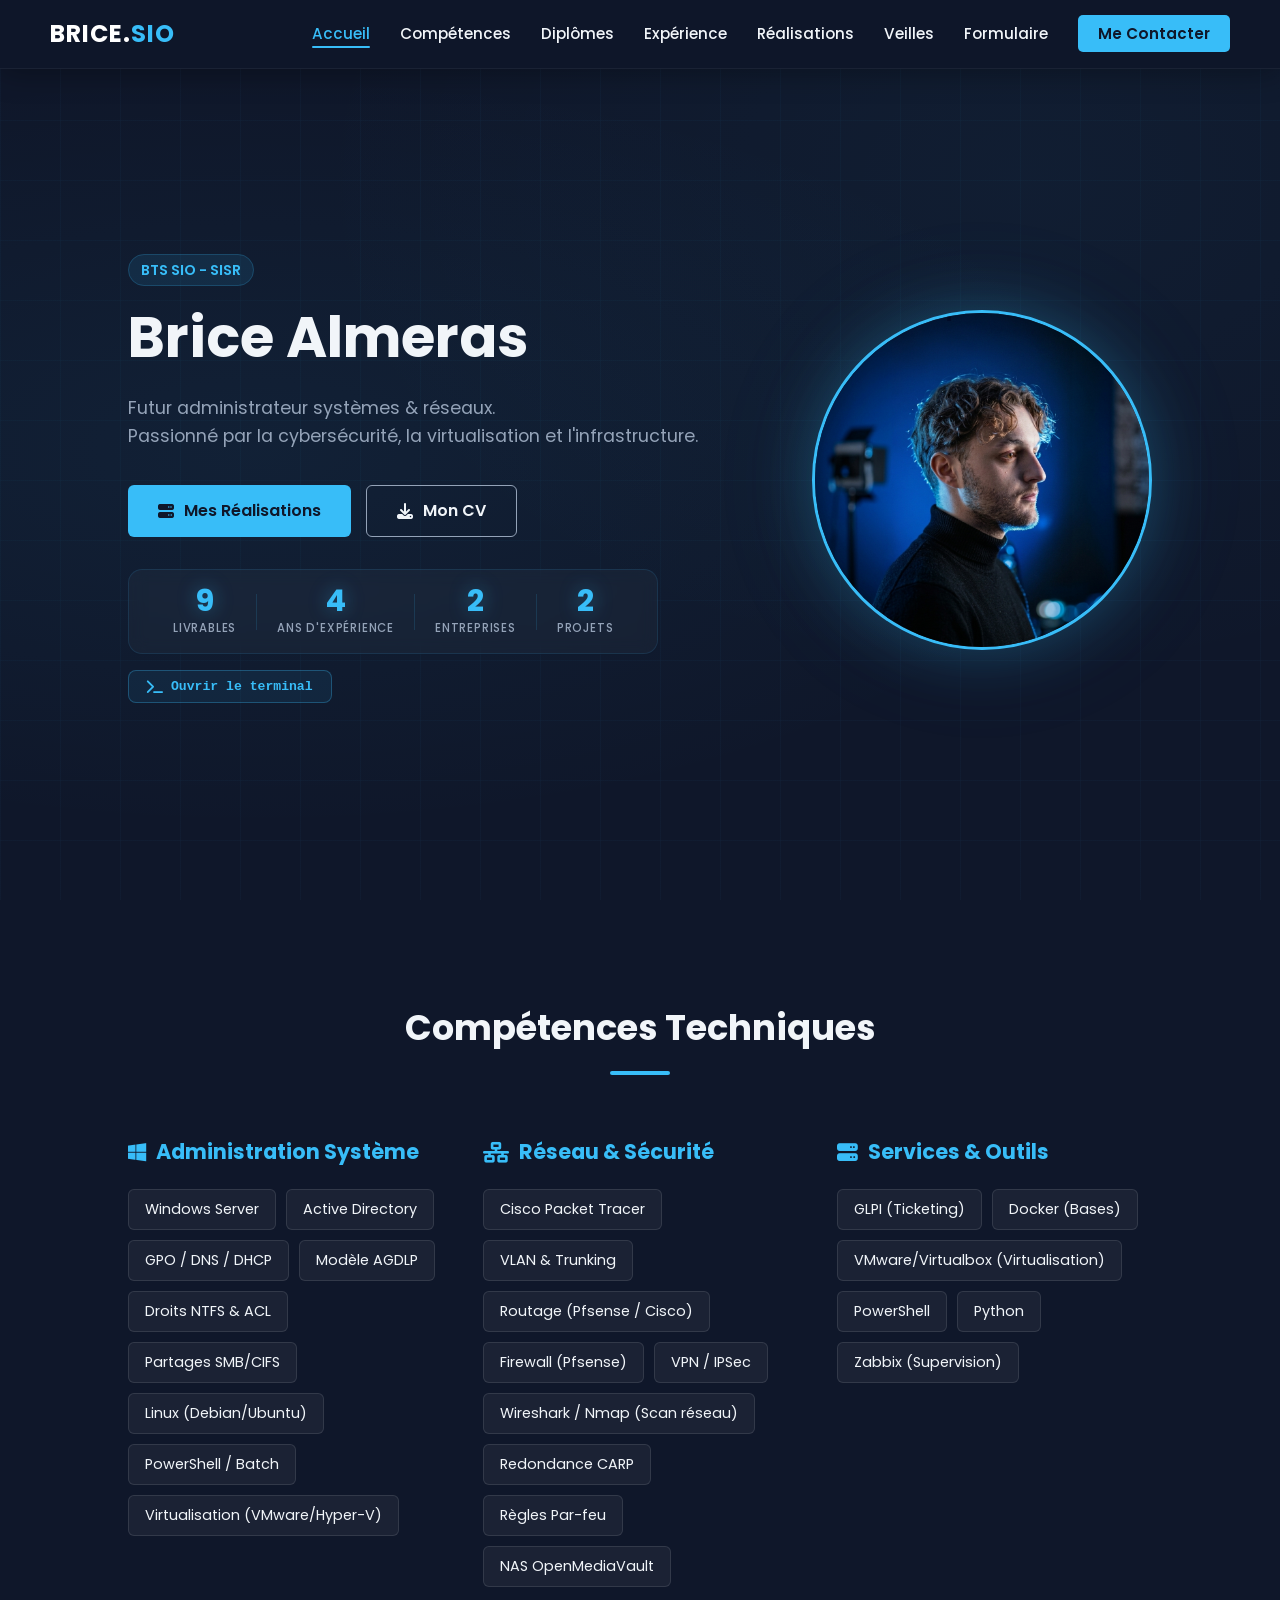
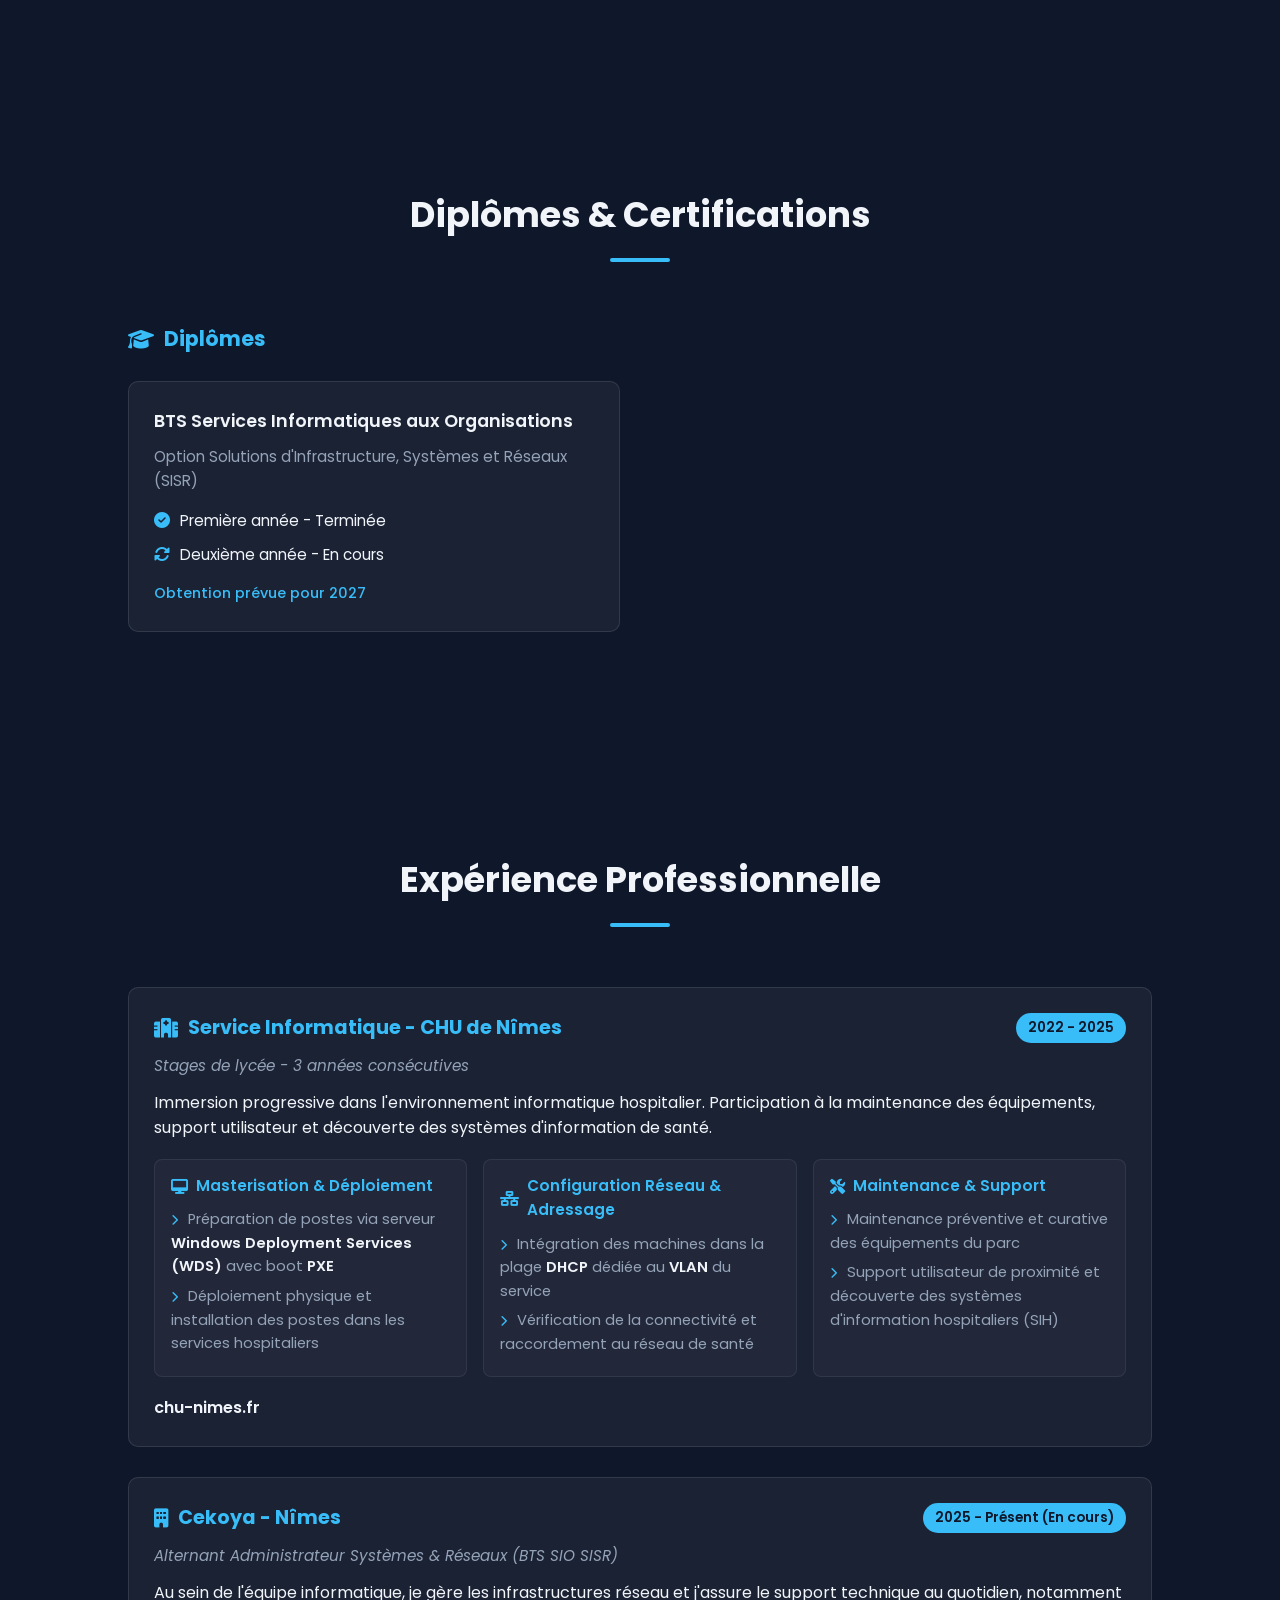
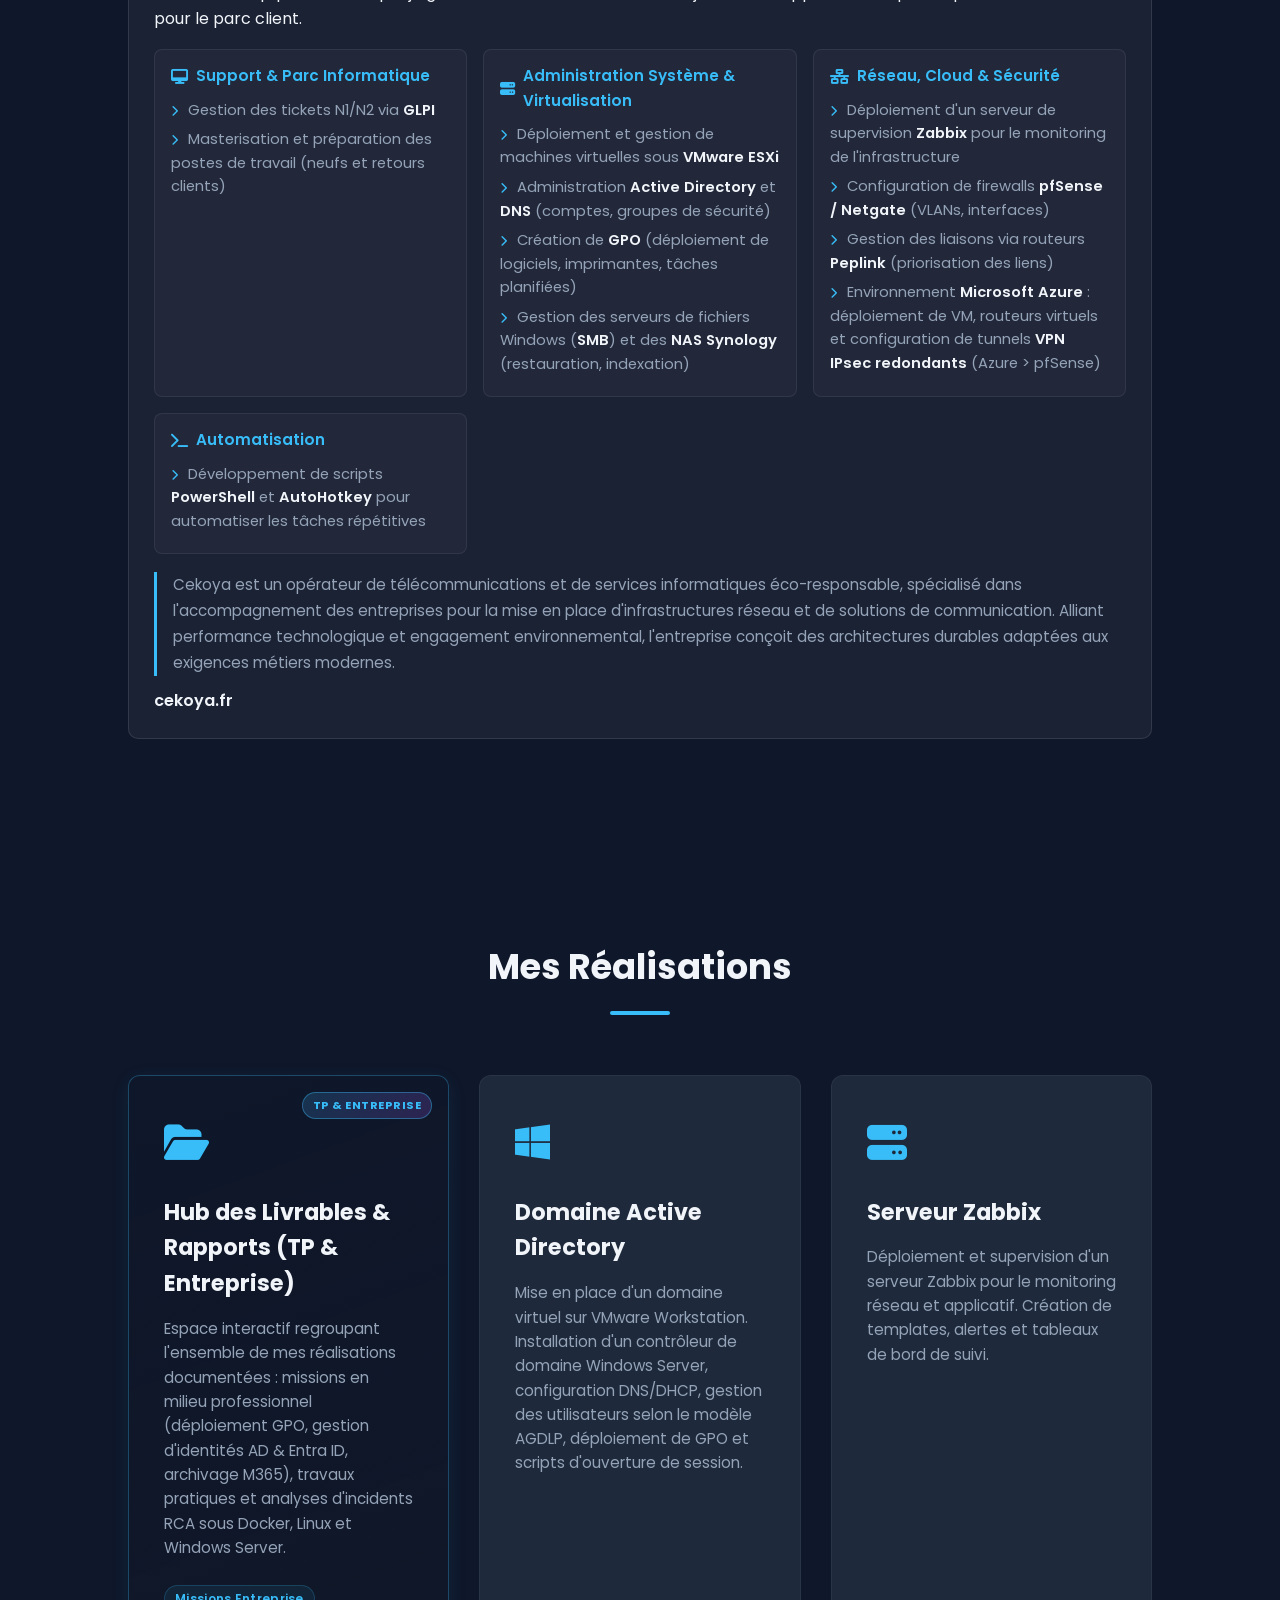
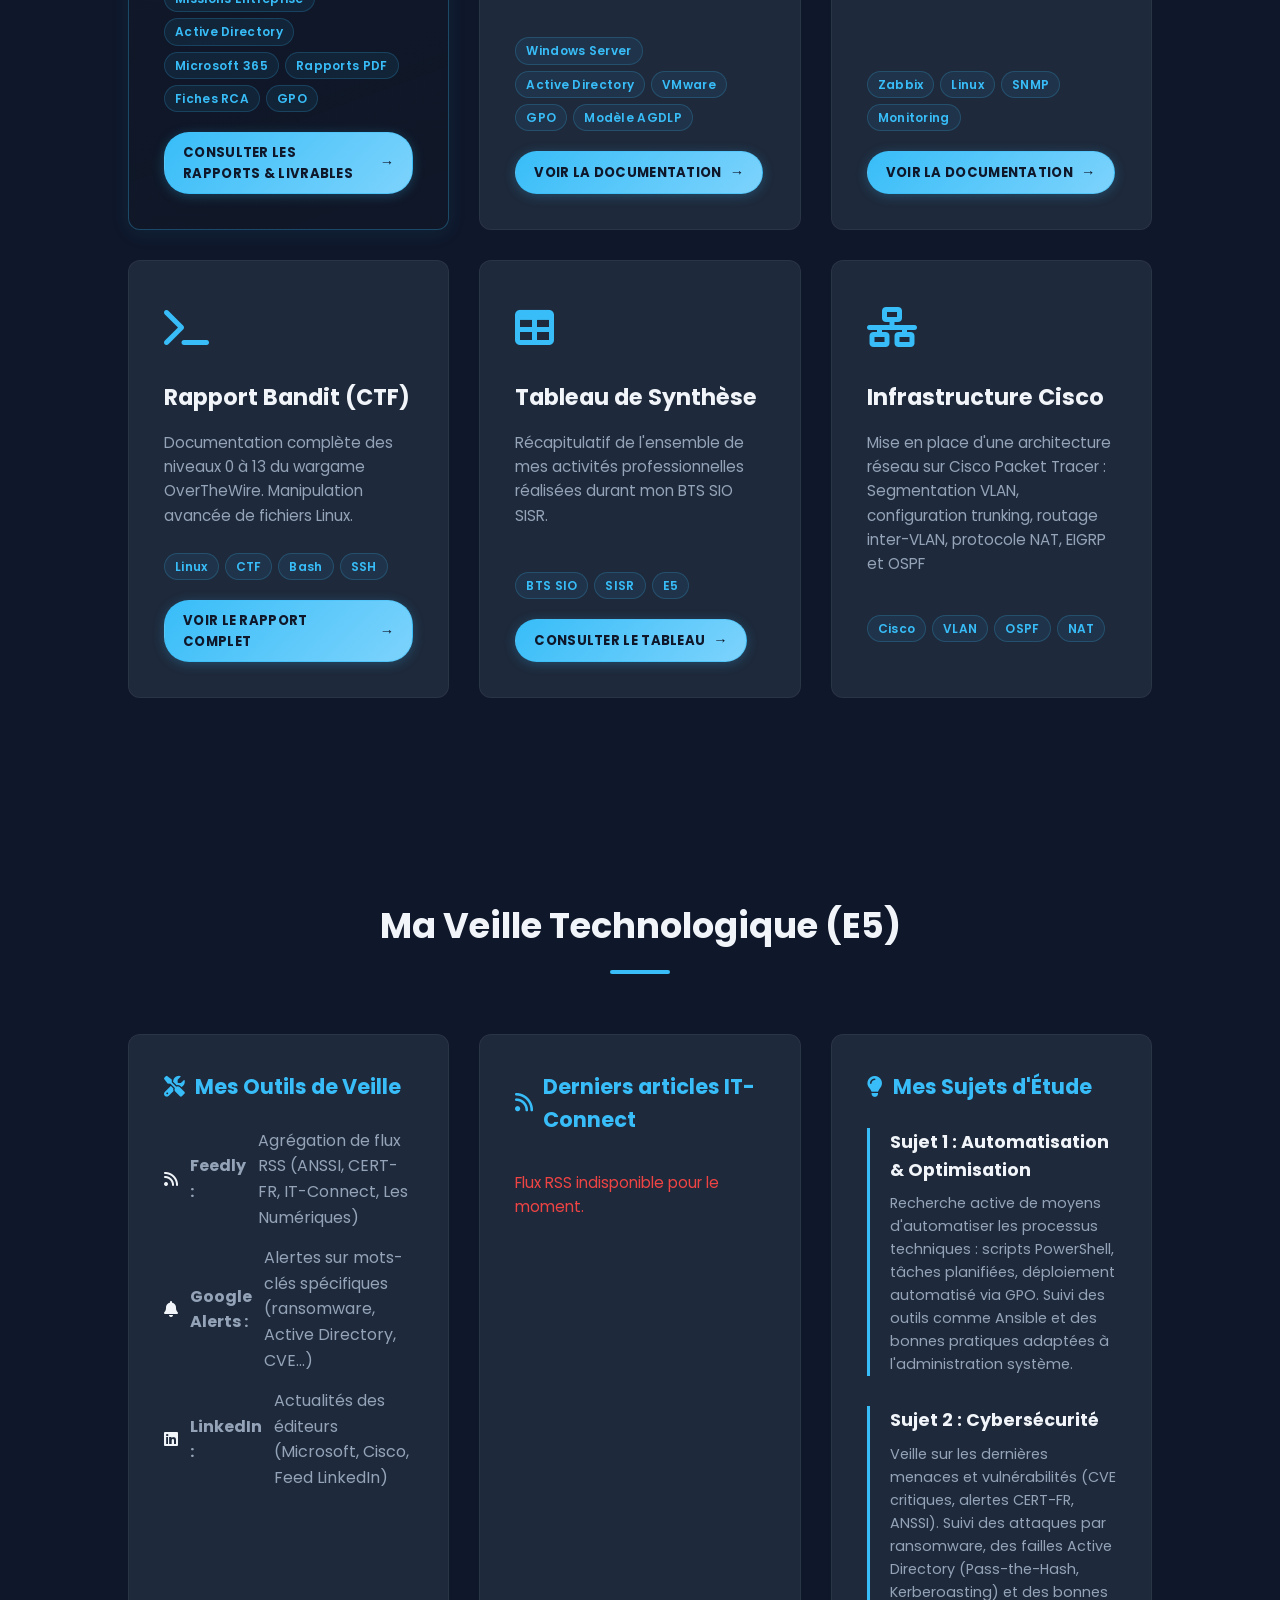
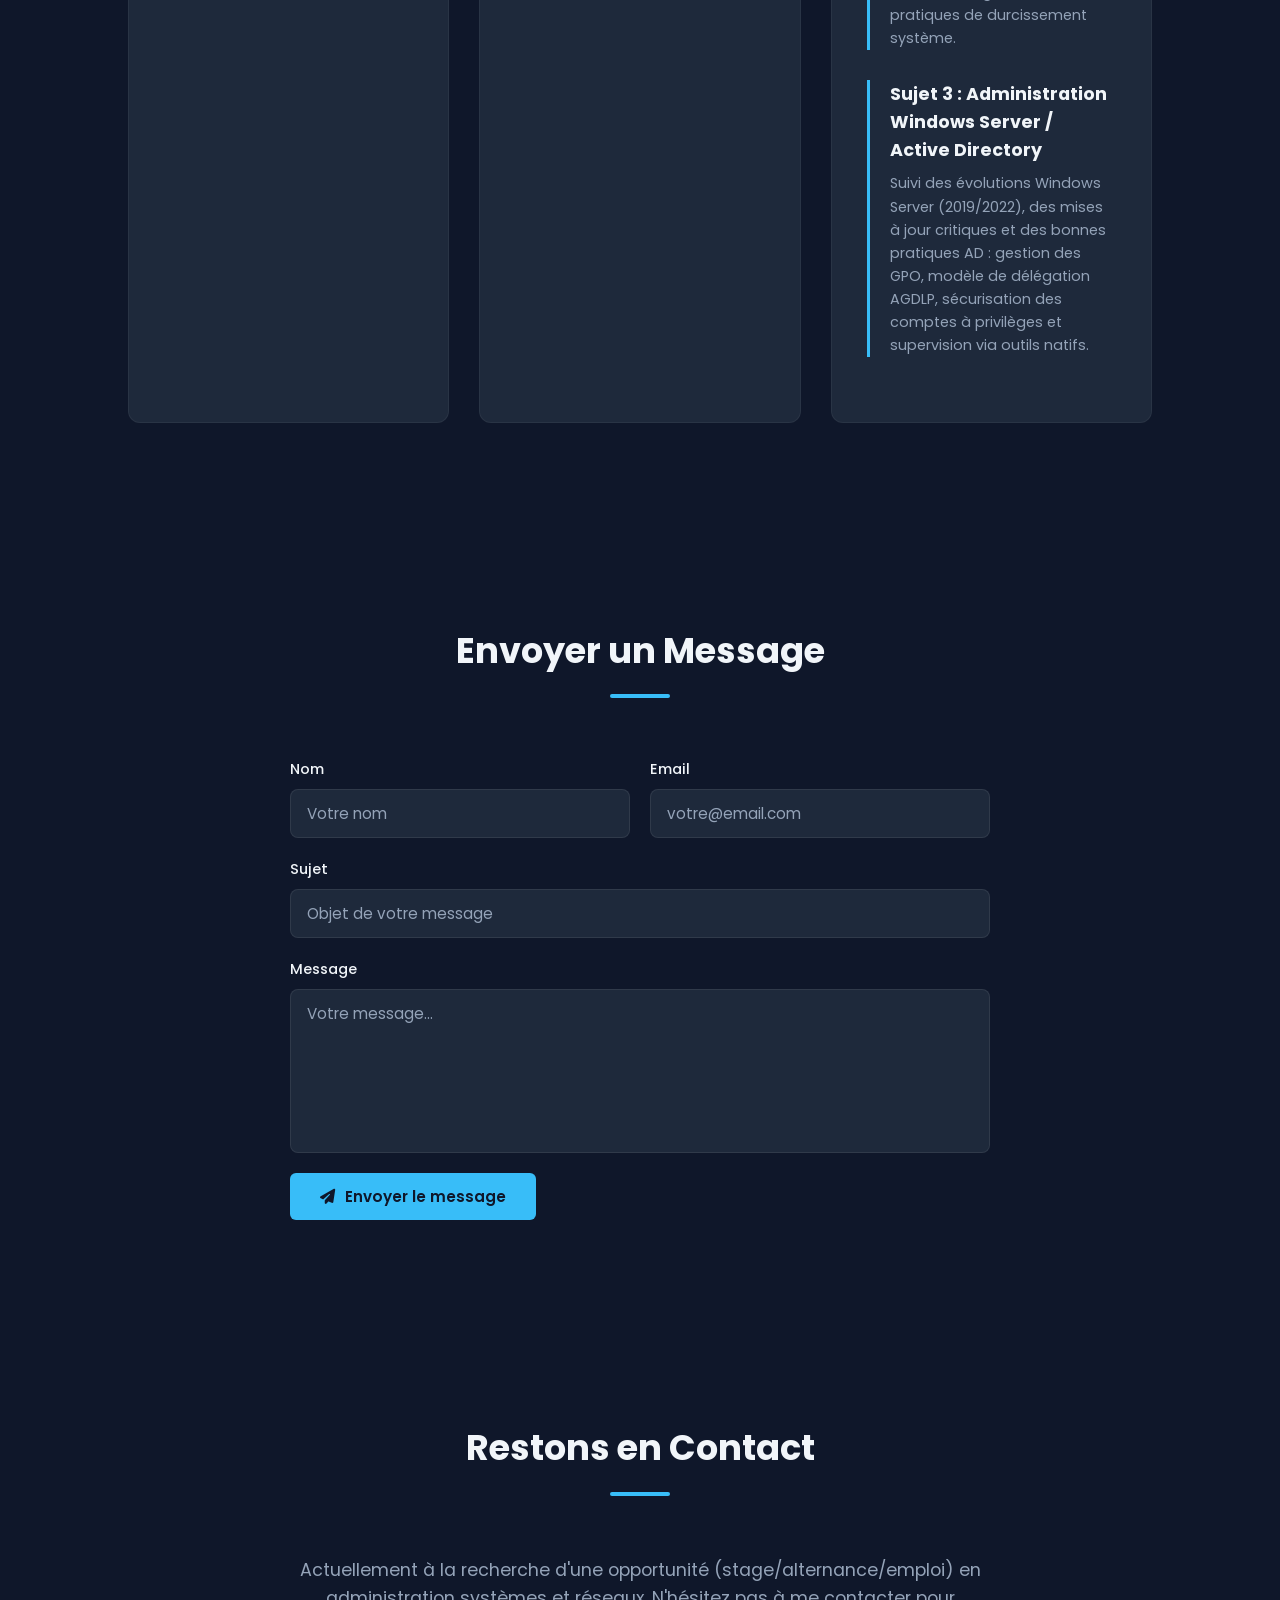
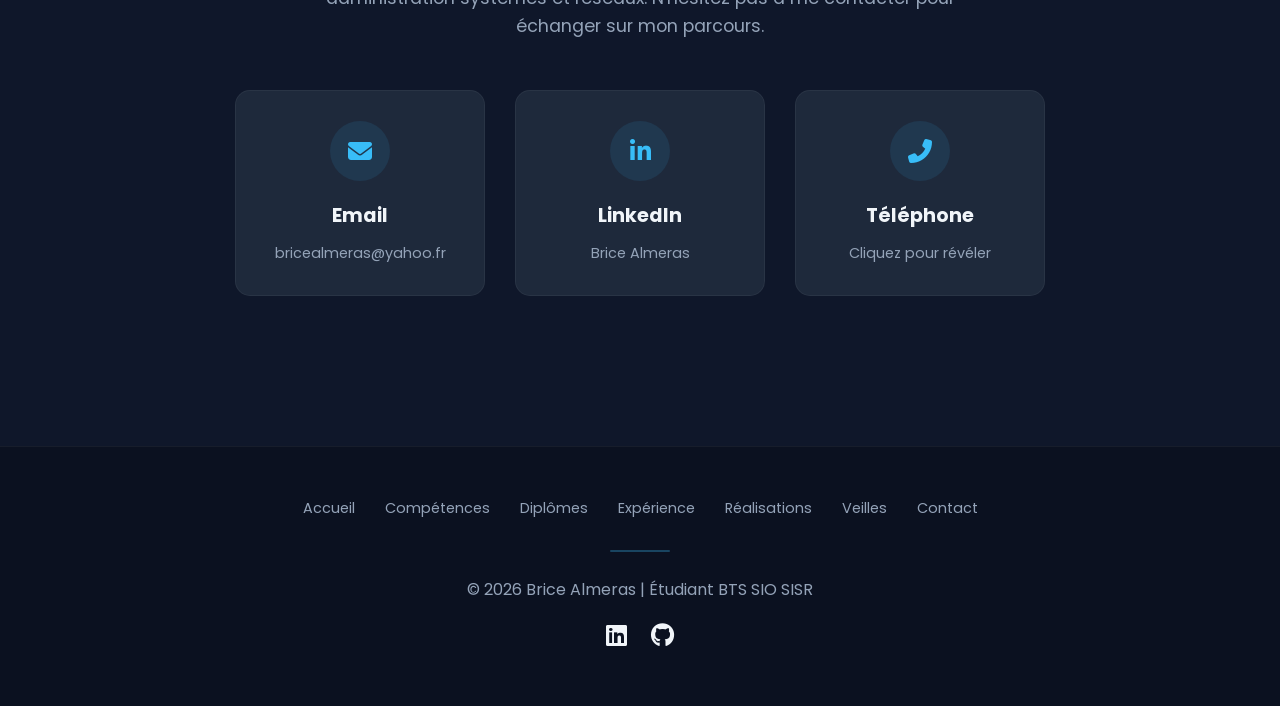
==== commit f896a572: "feat: apply structured subgroups to CHU experience and restore Cekoya company description" ====
--- a/index.html
+++ b/index.html
@@ -210,15 +210,33 @@
                 <p class="experience-description">Immersion progressive dans l'environnement informatique hospitalier.
                     Participation à la maintenance des équipements, support utilisateur et découverte des systèmes
                     d'information de santé.</p>
-                <ul class="experience-tasks">
-                    <li><i class="fas fa-chevron-right"></i> Préparation de postes via serveur <strong>Windows
-                            Deployment Services (WDS)</strong> avec boot <strong>PXE</strong></li>
-                    <li><i class="fas fa-chevron-right"></i> Déploiement des postes dans les différents services
-                        hospitaliers</li>
-                    <li><i class="fas fa-chevron-right"></i> Intégration des machines dans la plage
-                        <strong>DHCP</strong> unique au <strong>VLAN</strong> du service concerné
-                    </li>
-                </ul>
+
+                <div class="experience-subgroups">
+                    <div class="experience-subgroup">
+                        <h4><i class="fas fa-desktop"></i> Masterisation &amp; Déploiement</h4>
+                        <ul class="experience-tasks">
+                            <li><i class="fas fa-chevron-right"></i> Préparation de postes via serveur <strong>Windows Deployment Services (WDS)</strong> avec boot <strong>PXE</strong></li>
+                            <li><i class="fas fa-chevron-right"></i> Déploiement physique et installation des postes dans les services hospitaliers</li>
+                        </ul>
+                    </div>
+
+                    <div class="experience-subgroup">
+                        <h4><i class="fas fa-network-wired"></i> Configuration Réseau &amp; Adressage</h4>
+                        <ul class="experience-tasks">
+                            <li><i class="fas fa-chevron-right"></i> Intégration des machines dans la plage <strong>DHCP</strong> dédiée au <strong>VLAN</strong> du service</li>
+                            <li><i class="fas fa-chevron-right"></i> Vérification de la connectivité et raccordement au réseau de santé</li>
+                        </ul>
+                    </div>
+
+                    <div class="experience-subgroup">
+                        <h4><i class="fas fa-tools"></i> Maintenance &amp; Support</h4>
+                        <ul class="experience-tasks">
+                            <li><i class="fas fa-chevron-right"></i> Maintenance préventive et curative des équipements du parc</li>
+                            <li><i class="fas fa-chevron-right"></i> Support utilisateur de proximité et découverte des systèmes d'information hospitaliers (SIH)</li>
+                        </ul>
+                    </div>
+                </div>
+
                 <p class="experience-link"><a href="https://www.chu-nimes.fr/" target="_blank"
                         rel="noopener noreferrer">chu-nimes.fr</a></p>
             </div>
@@ -268,6 +286,8 @@
                         </ul>
                     </div>
                 </div>
+
+                <p class="experience-company-description">Cekoya est un opérateur de télécommunications et de services informatiques éco-responsable, spécialisé dans l'accompagnement des entreprises pour la mise en place d'infrastructures réseau et de solutions de communication. Alliant performance technologique et engagement environnemental, l'entreprise conçoit des architectures durables adaptées aux exigences métiers modernes.</p>
 
                 <p class="experience-link"><a href="https://cekoya.fr" target="_blank"
                         rel="noopener noreferrer">cekoya.fr</a></p>
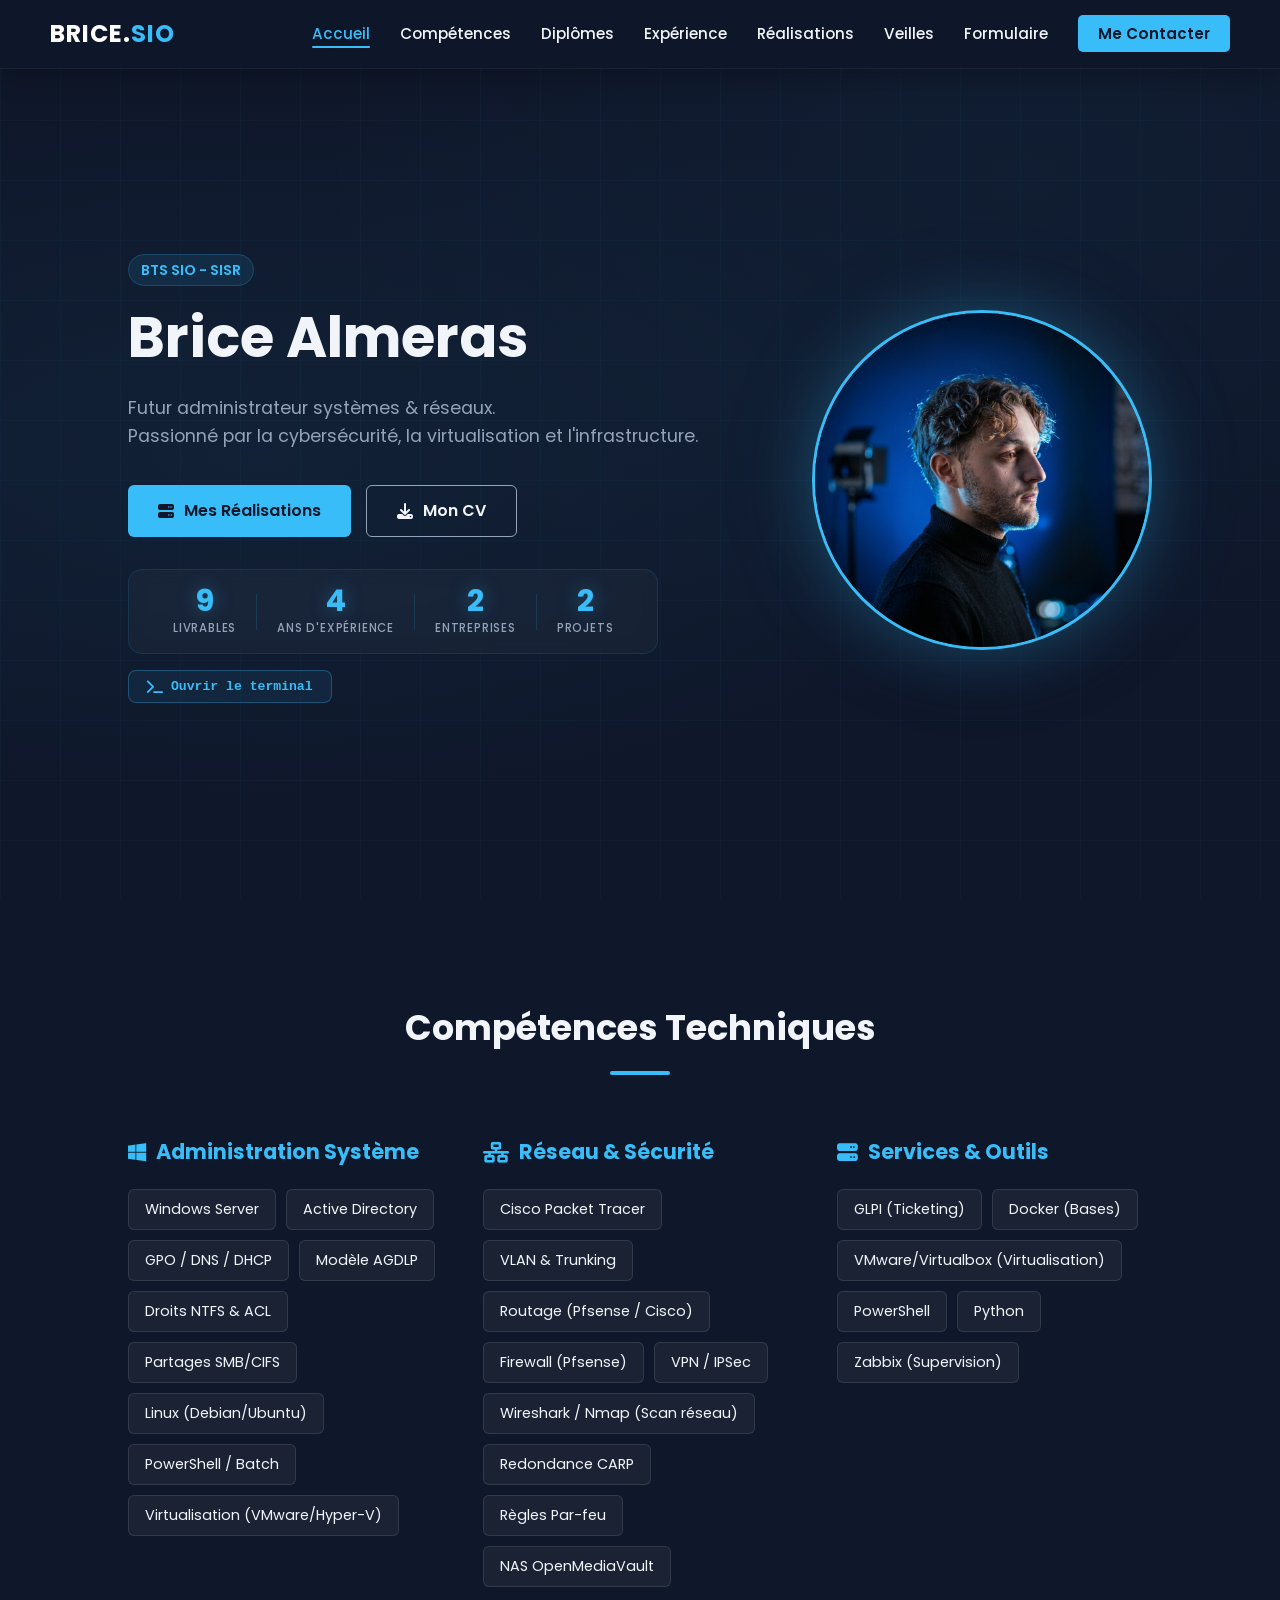
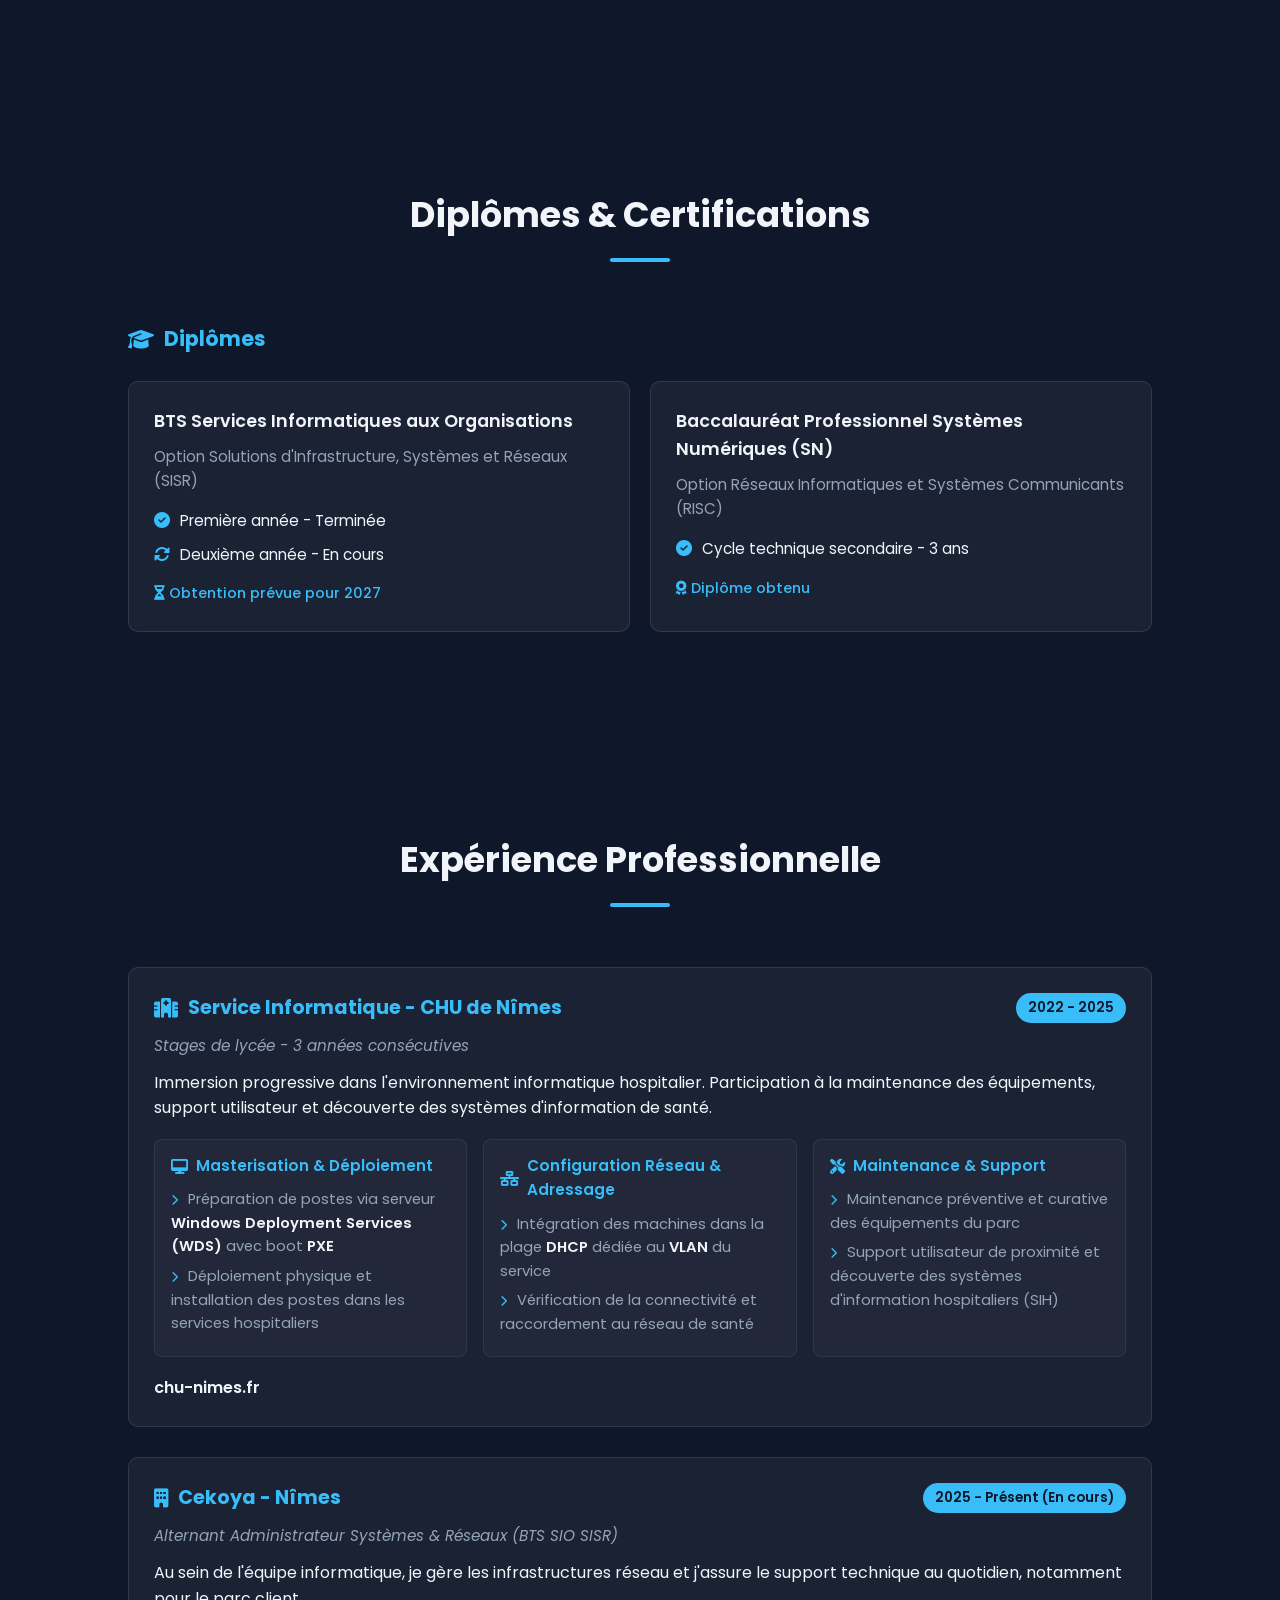
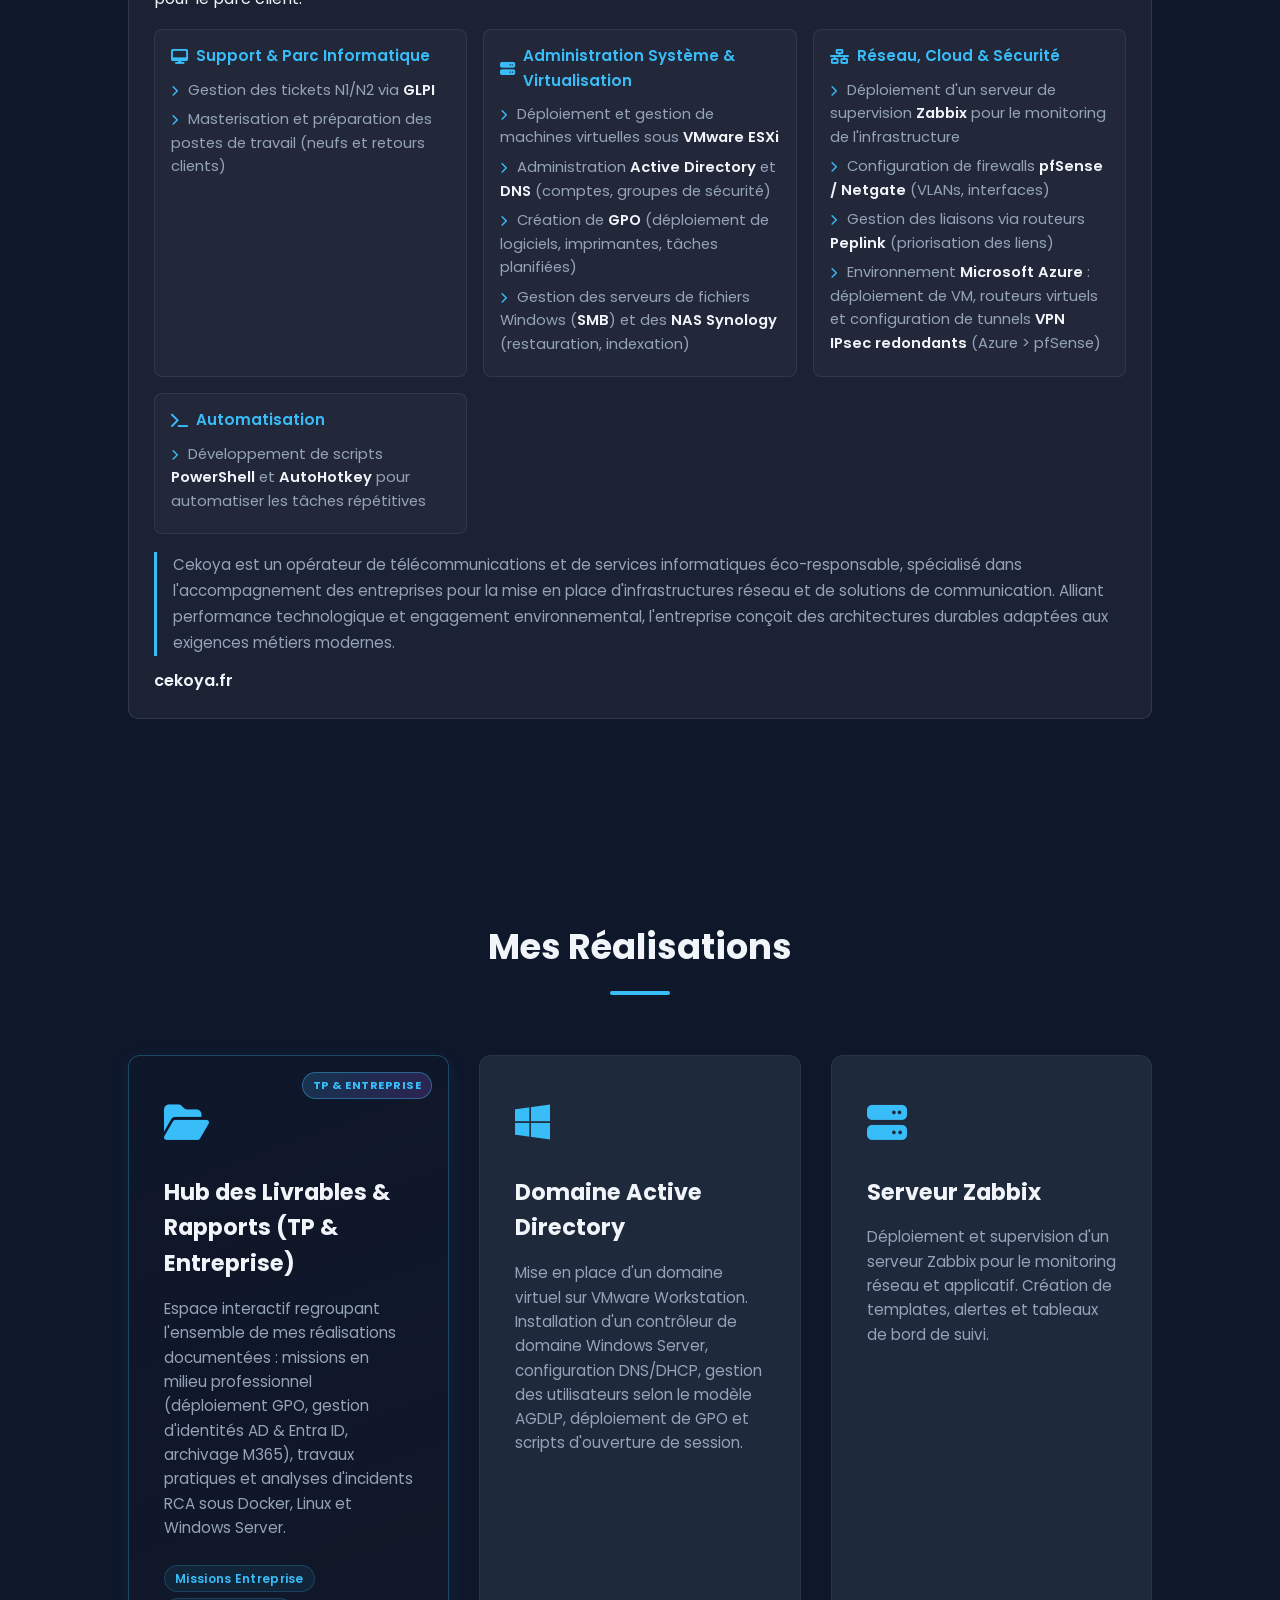
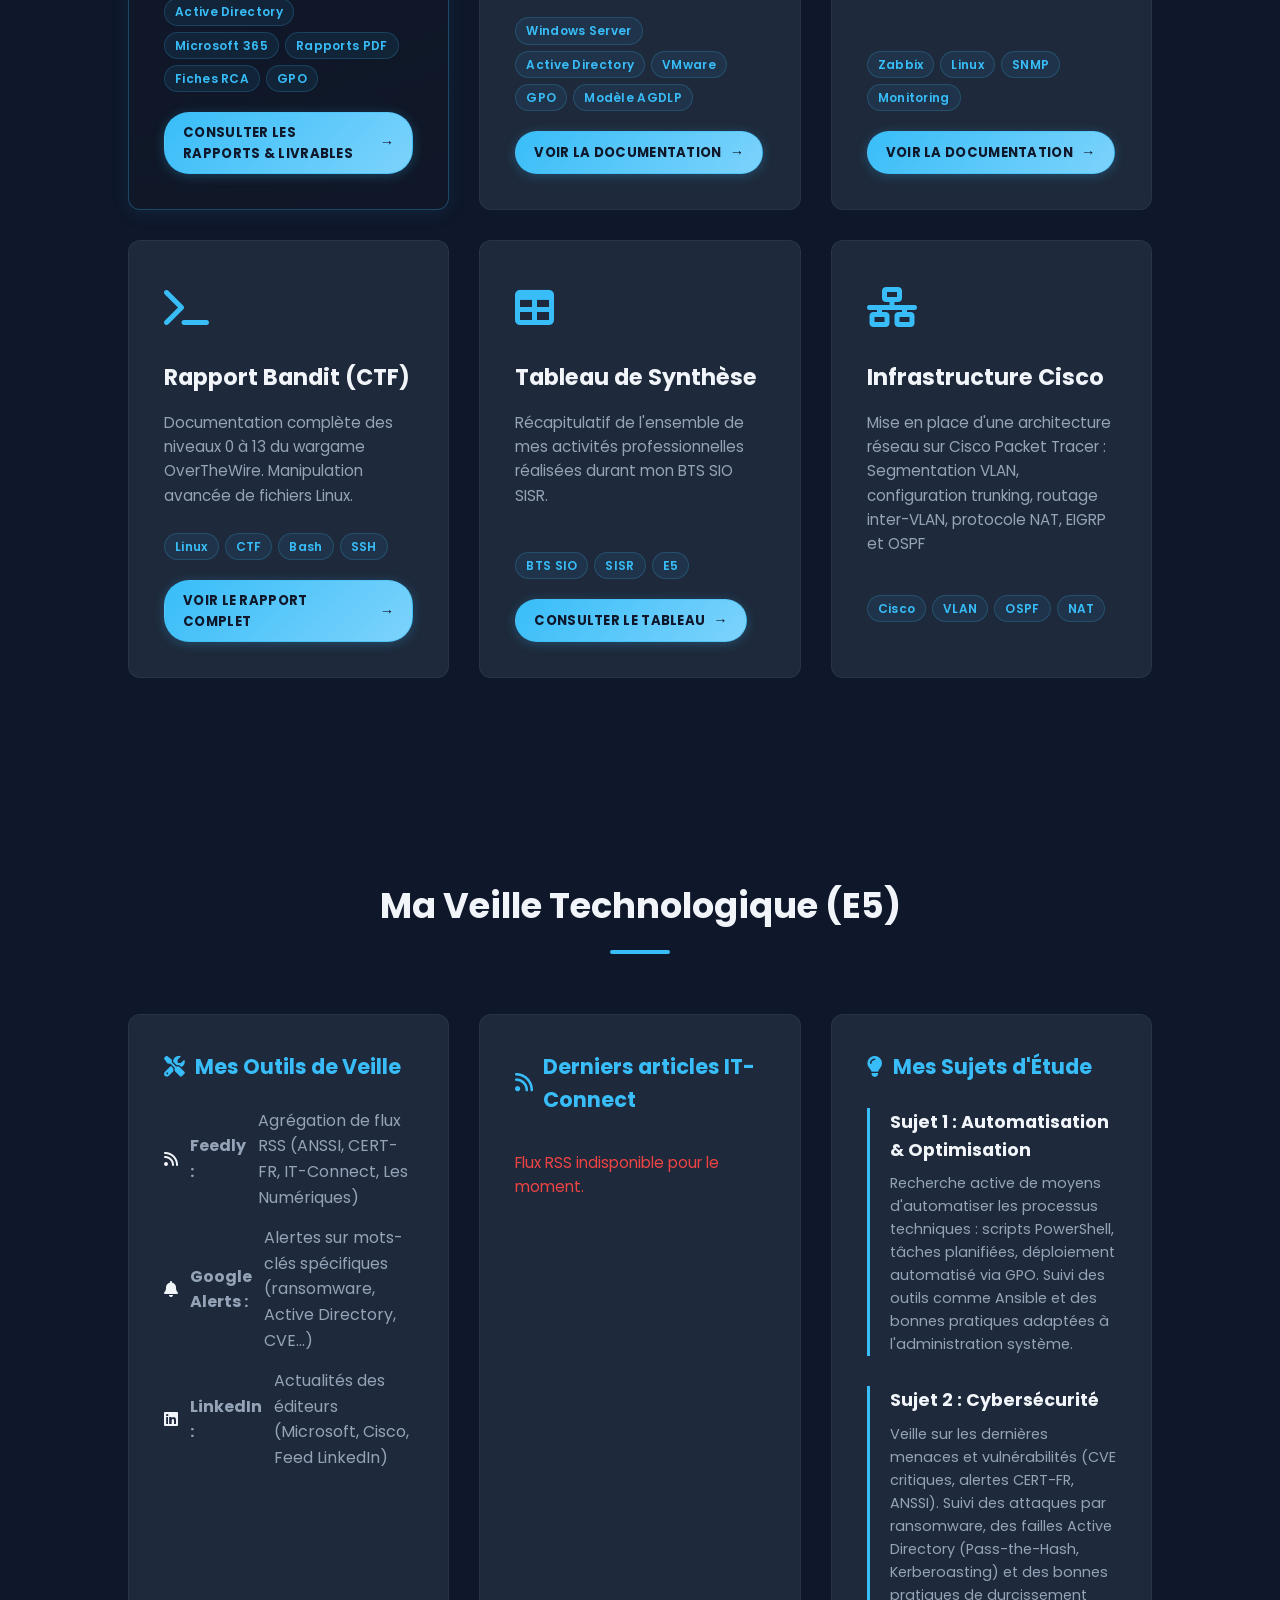
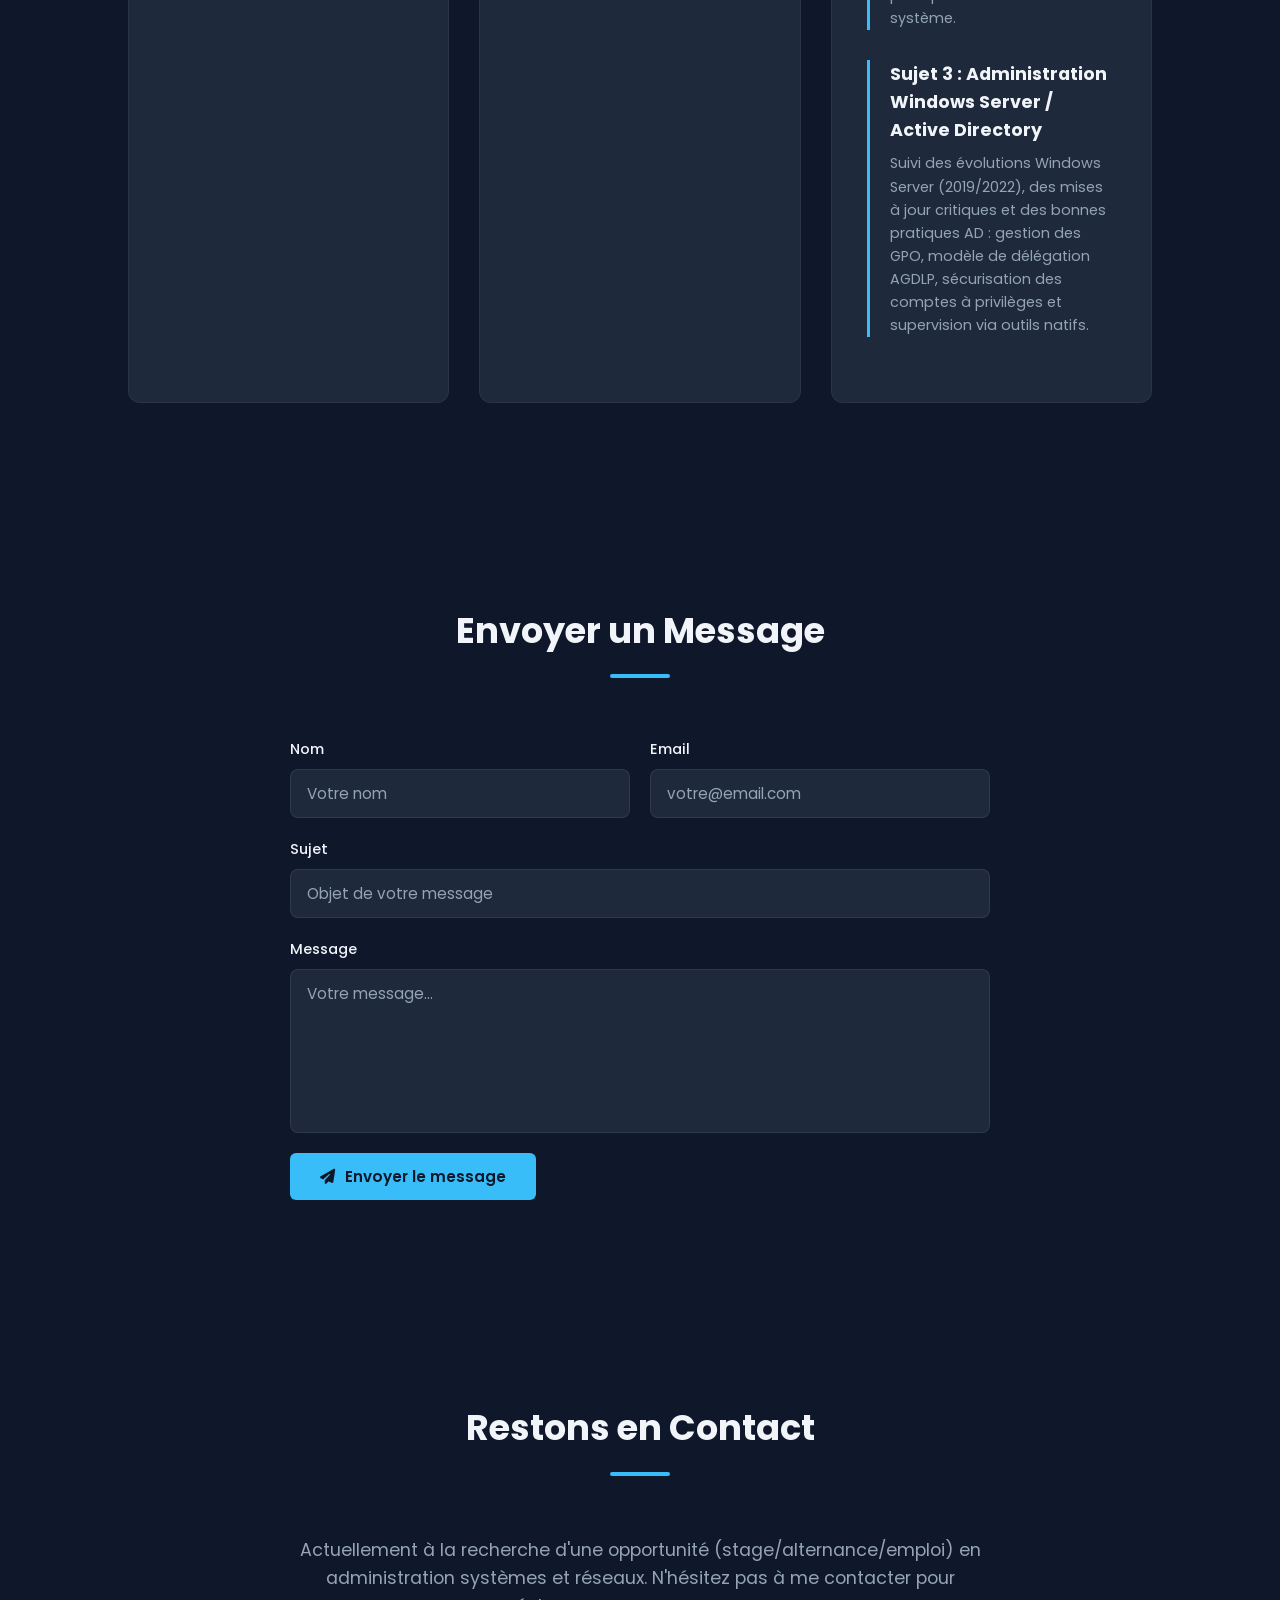
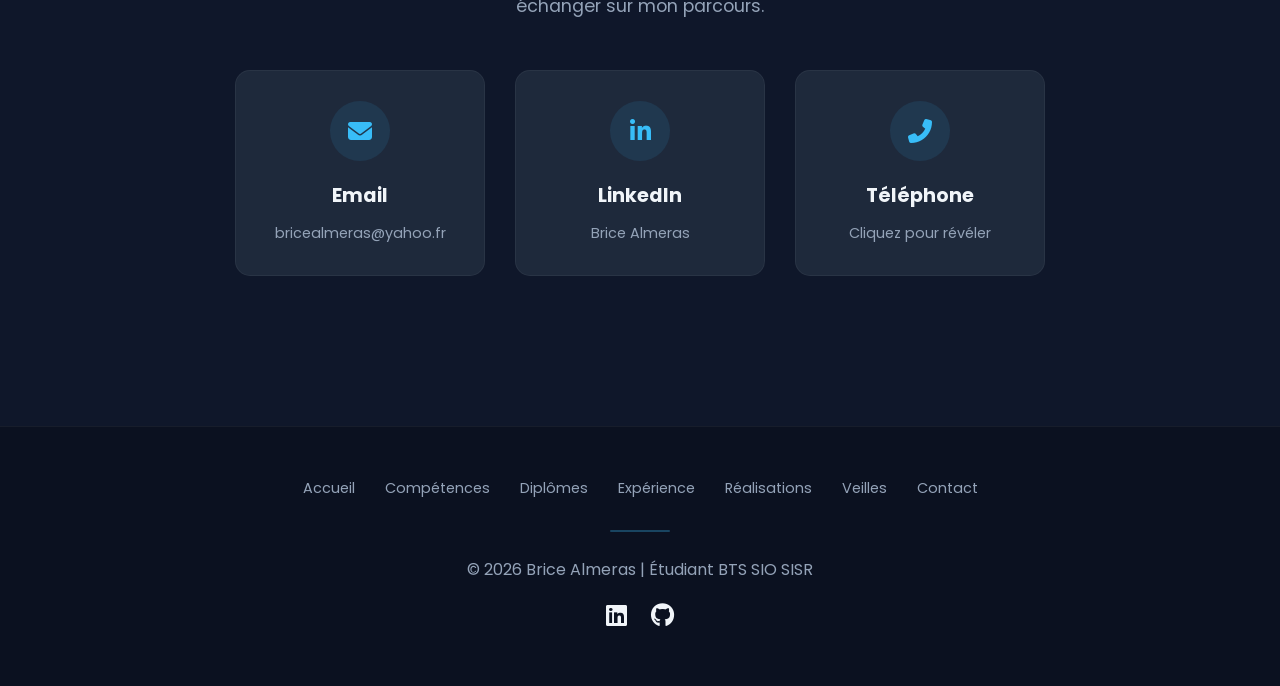
==== commit 6c6b09d2: "feat: add Bac Pro Systèmes Numériques option RISC to diplômes section" ====
--- a/index.html
+++ b/index.html
@@ -173,27 +173,39 @@
         <div class="diplomes-wrapper">
             <div class="diplome-category">
                 <h3><i class="fas fa-graduation-cap"></i> Diplômes</h3>
-                <div class="diplome-item">
-                    <h4>BTS Services Informatiques aux Organisations</h4>
-                    <p class="diplome-details">Option Solutions d'Infrastructure, Systèmes et Réseaux (SISR)</p>
-                    <div class="diplome-progress">
-                        <p class="progress-item"><span class="status-icon"><i class="fas fa-check-circle"></i></span>
-                            Première année - Terminée</p>
-                        <p class="progress-item"><span class="status-icon"><i class="fas fa-sync-alt"></i></span>
-                            Deuxième année - En cours</p>
-                    </div>
-                    <p class="diplome-status">Obtention prévue pour 2027</p>
-                </div>
-            </div>
-
-            <div class="diplome-category">
-                <!--    <h3><i class="fas fa-certificate"></i> Certifications</h3>
+                <div class="diplomes-cards-grid">
+                    <div class="diplome-item">
+                        <h4>BTS Services Informatiques aux Organisations</h4>
+                        <p class="diplome-details">Option Solutions d'Infrastructure, Systèmes et Réseaux (SISR)</p>
+                        <div class="diplome-progress">
+                            <p class="progress-item"><span class="status-icon"><i class="fas fa-check-circle"></i></span>
+                                Première année - Terminée</p>
+                            <p class="progress-item"><span class="status-icon"><i class="fas fa-sync-alt"></i></span>
+                                Deuxième année - En cours</p>
+                        </div>
+                        <p class="diplome-status"><i class="fas fa-hourglass-half"></i> Obtention prévue pour 2027</p>
+                    </div>
+
+                    <div class="diplome-item">
+                        <h4>Baccalauréat Professionnel Systèmes Numériques (SN)</h4>
+                        <p class="diplome-details">Option Réseaux Informatiques et Systèmes Communicants (RISC)</p>
+                        <div class="diplome-progress">
+                            <p class="progress-item"><span class="status-icon"><i class="fas fa-check-circle"></i></span>
+                                Cycle technique secondaire - 3 ans</p>
+                        </div>
+                        <p class="diplome-status"><i class="fas fa-award"></i> Diplôme obtenu</p>
+                    </div>
+                </div>
+            </div>
+
+            <!-- <div class="diplome-category">
+                <h3><i class="fas fa-certificate"></i> Certifications</h3>
                 <div class="certification-item">
                     <h4>CCNA (Cisco Certified Network Associate)</h4>
                     <p class="certification-details">Certification en cours - Préparation aux examens</p>
-                    <p class="certification-status"><i class="fas fa-sync-alt"></i> En cours d'acquisition</p>-->
-            </div>
-        </div>
+                    <p class="certification-status"><i class="fas fa-sync-alt"></i> En cours d'acquisition</p>
+                </div>
+            </div> -->
         </div>
     </section>
 
--- a/style.css
+++ b/style.css
@@ -491,12 +491,18 @@
     gap: 10px;
 }
 
+.diplomes-cards-grid {
+    display: grid;
+    grid-template-columns: repeat(auto-fit, minmax(320px, 1fr));
+    gap: 20px;
+}
+
 .diplome-item,
 .certification-item {
     background: rgba(255, 255, 255, 0.05);
     padding: 25px;
     border-radius: 10px;
-    margin-bottom: 20px;
+    margin-bottom: 0;
     border: 1px solid rgba(255, 255, 255, 0.1);
     transition: 0.3s;
 }
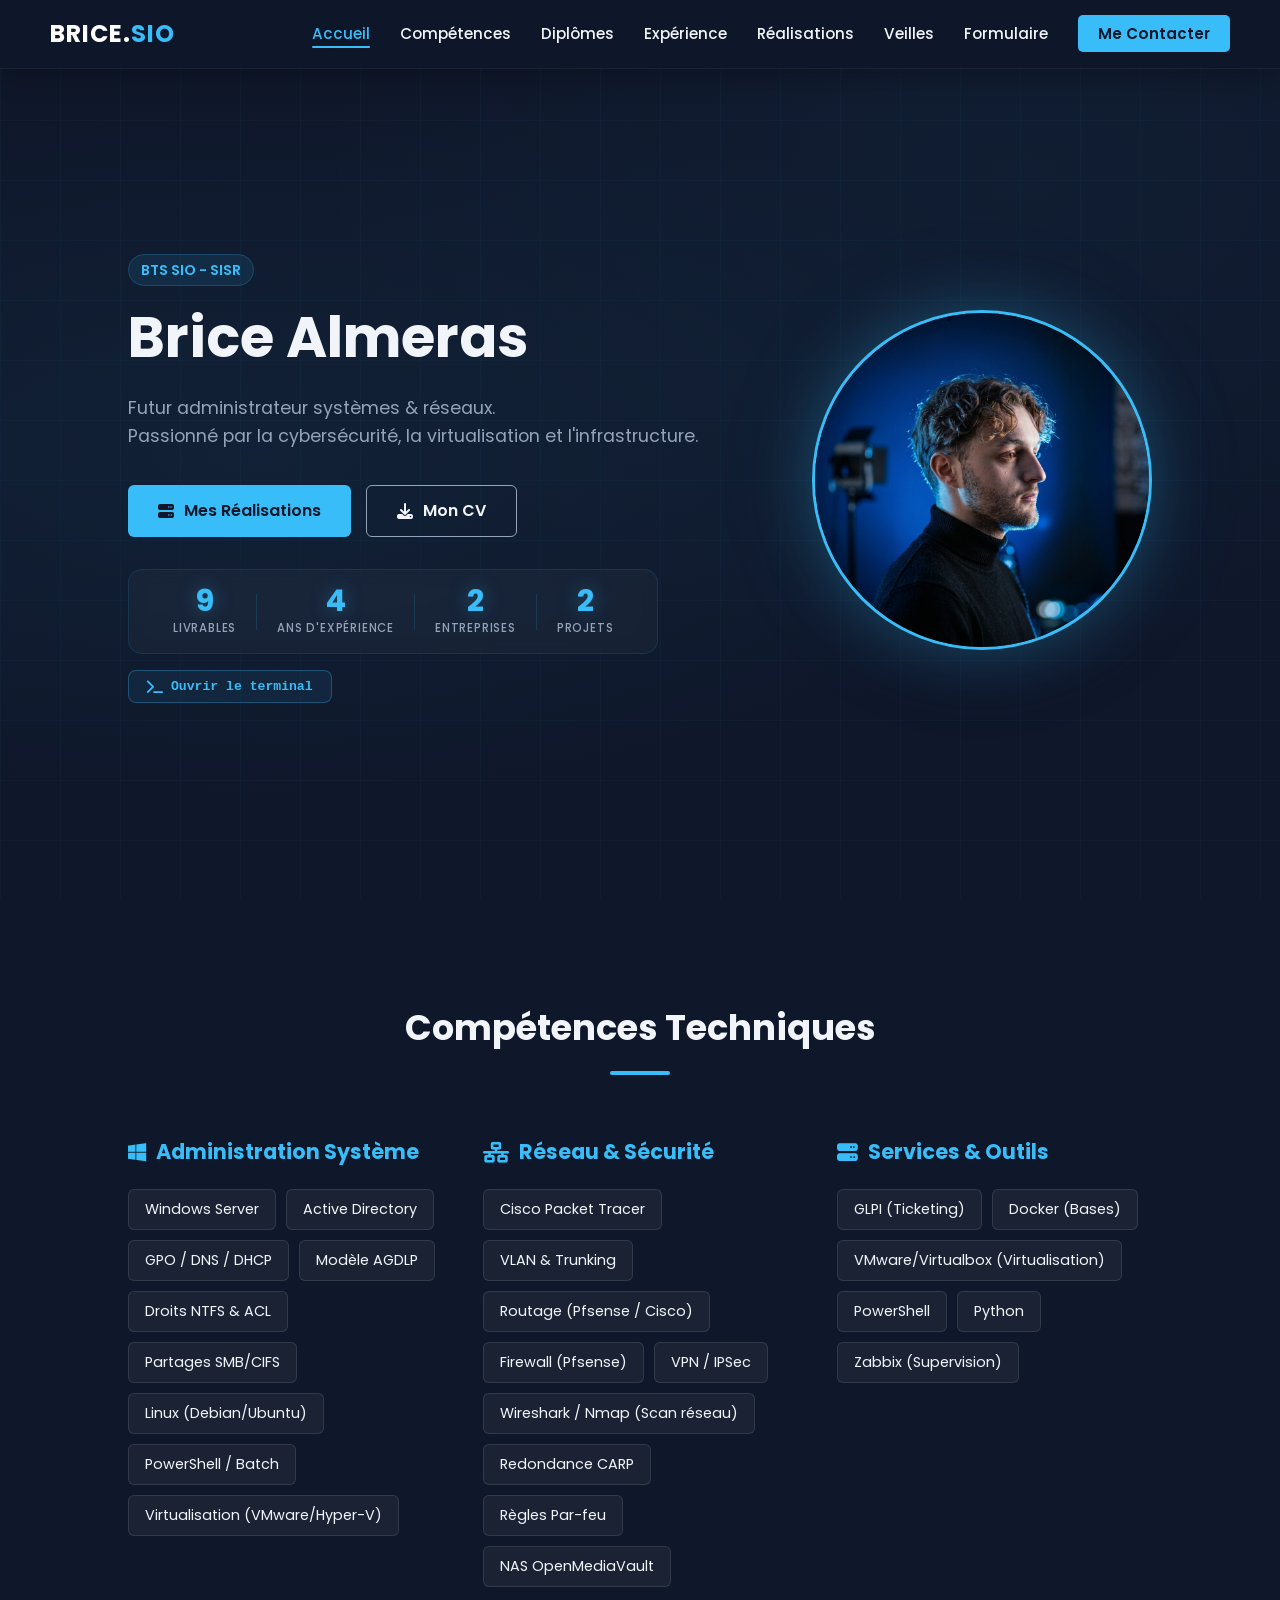
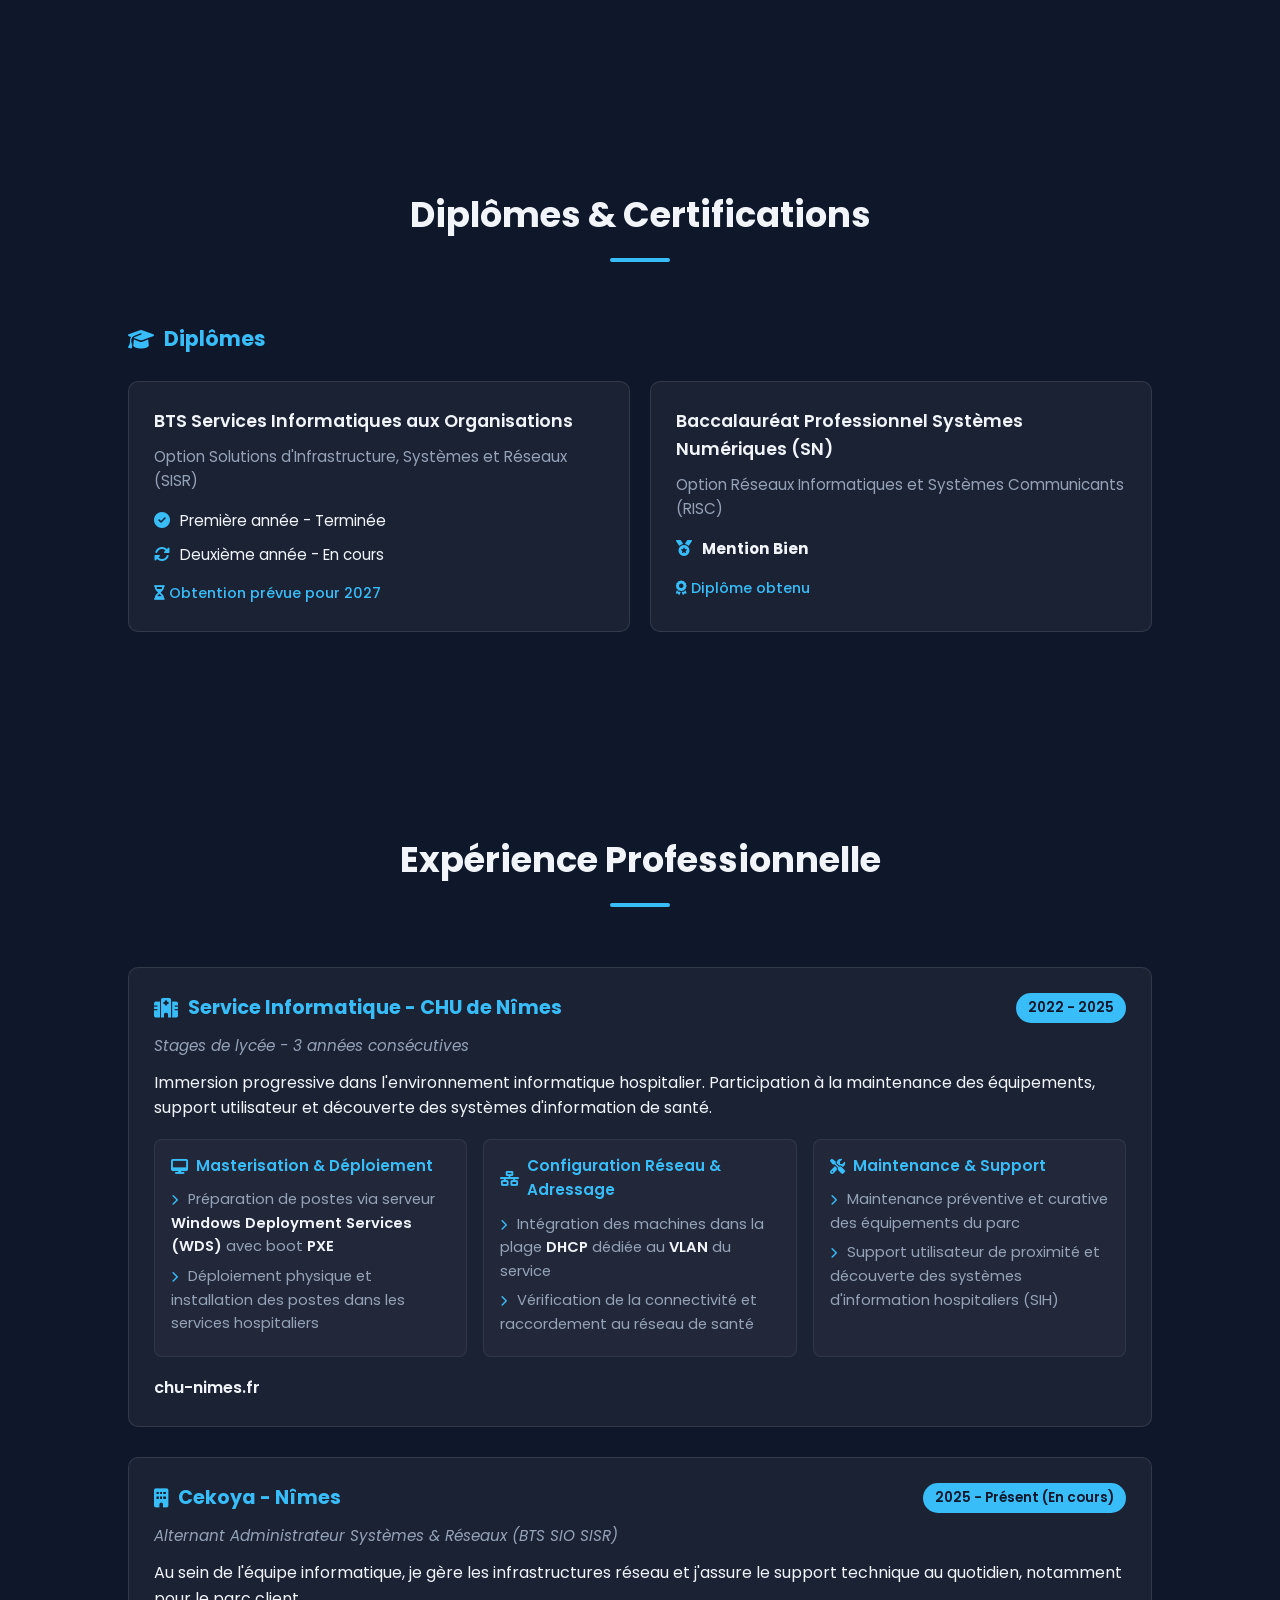
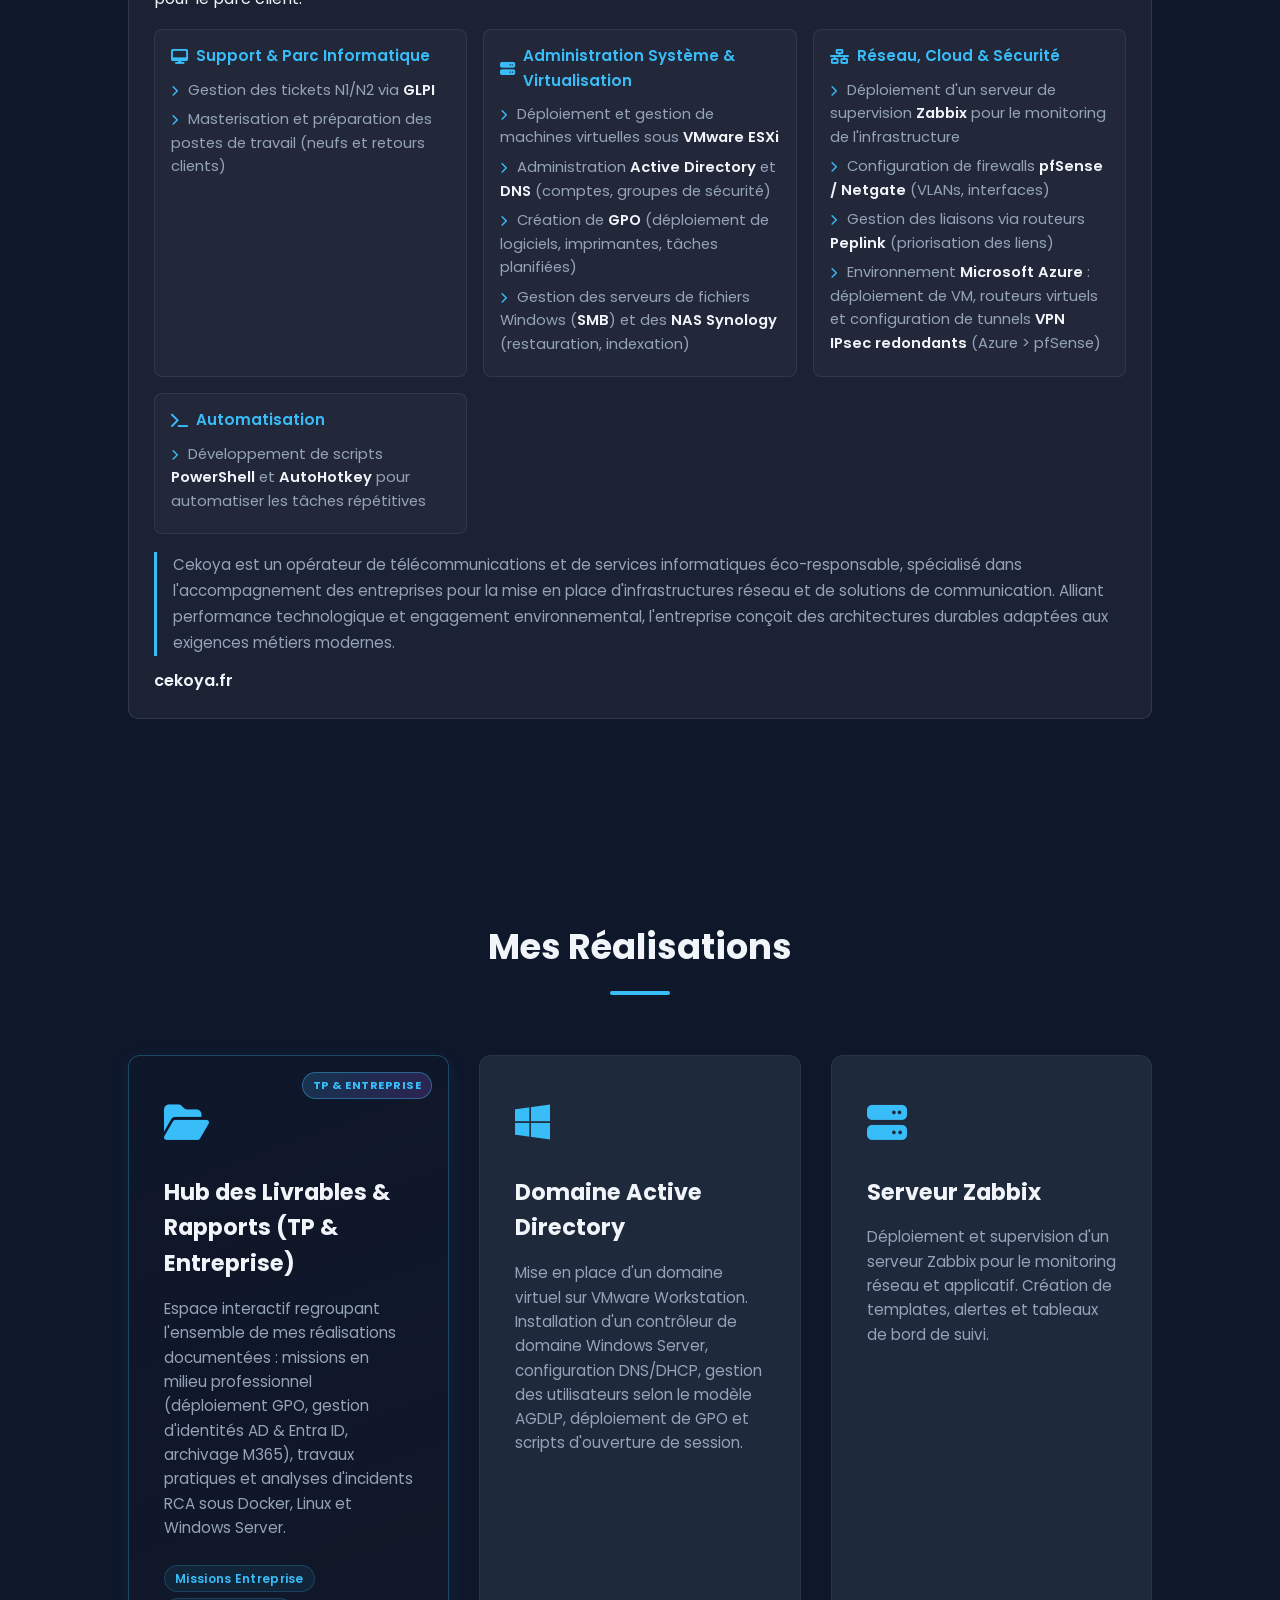
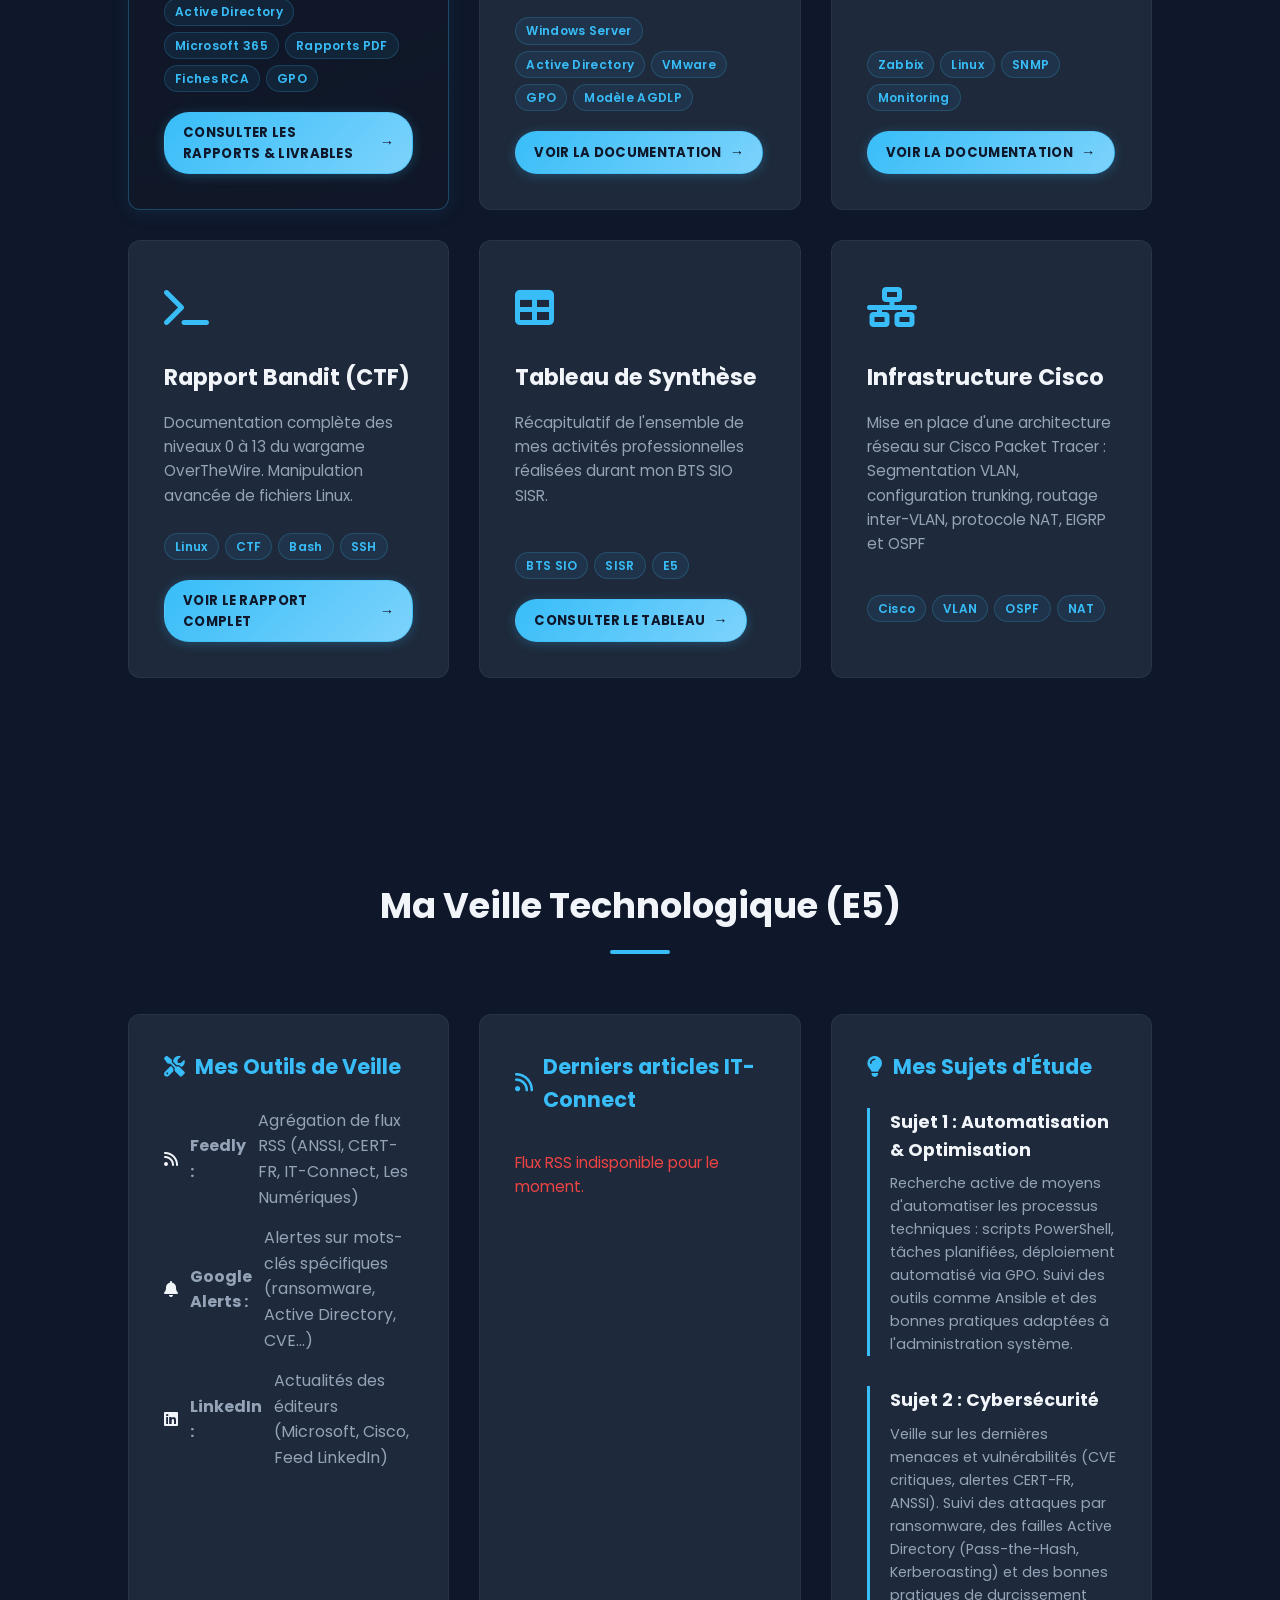
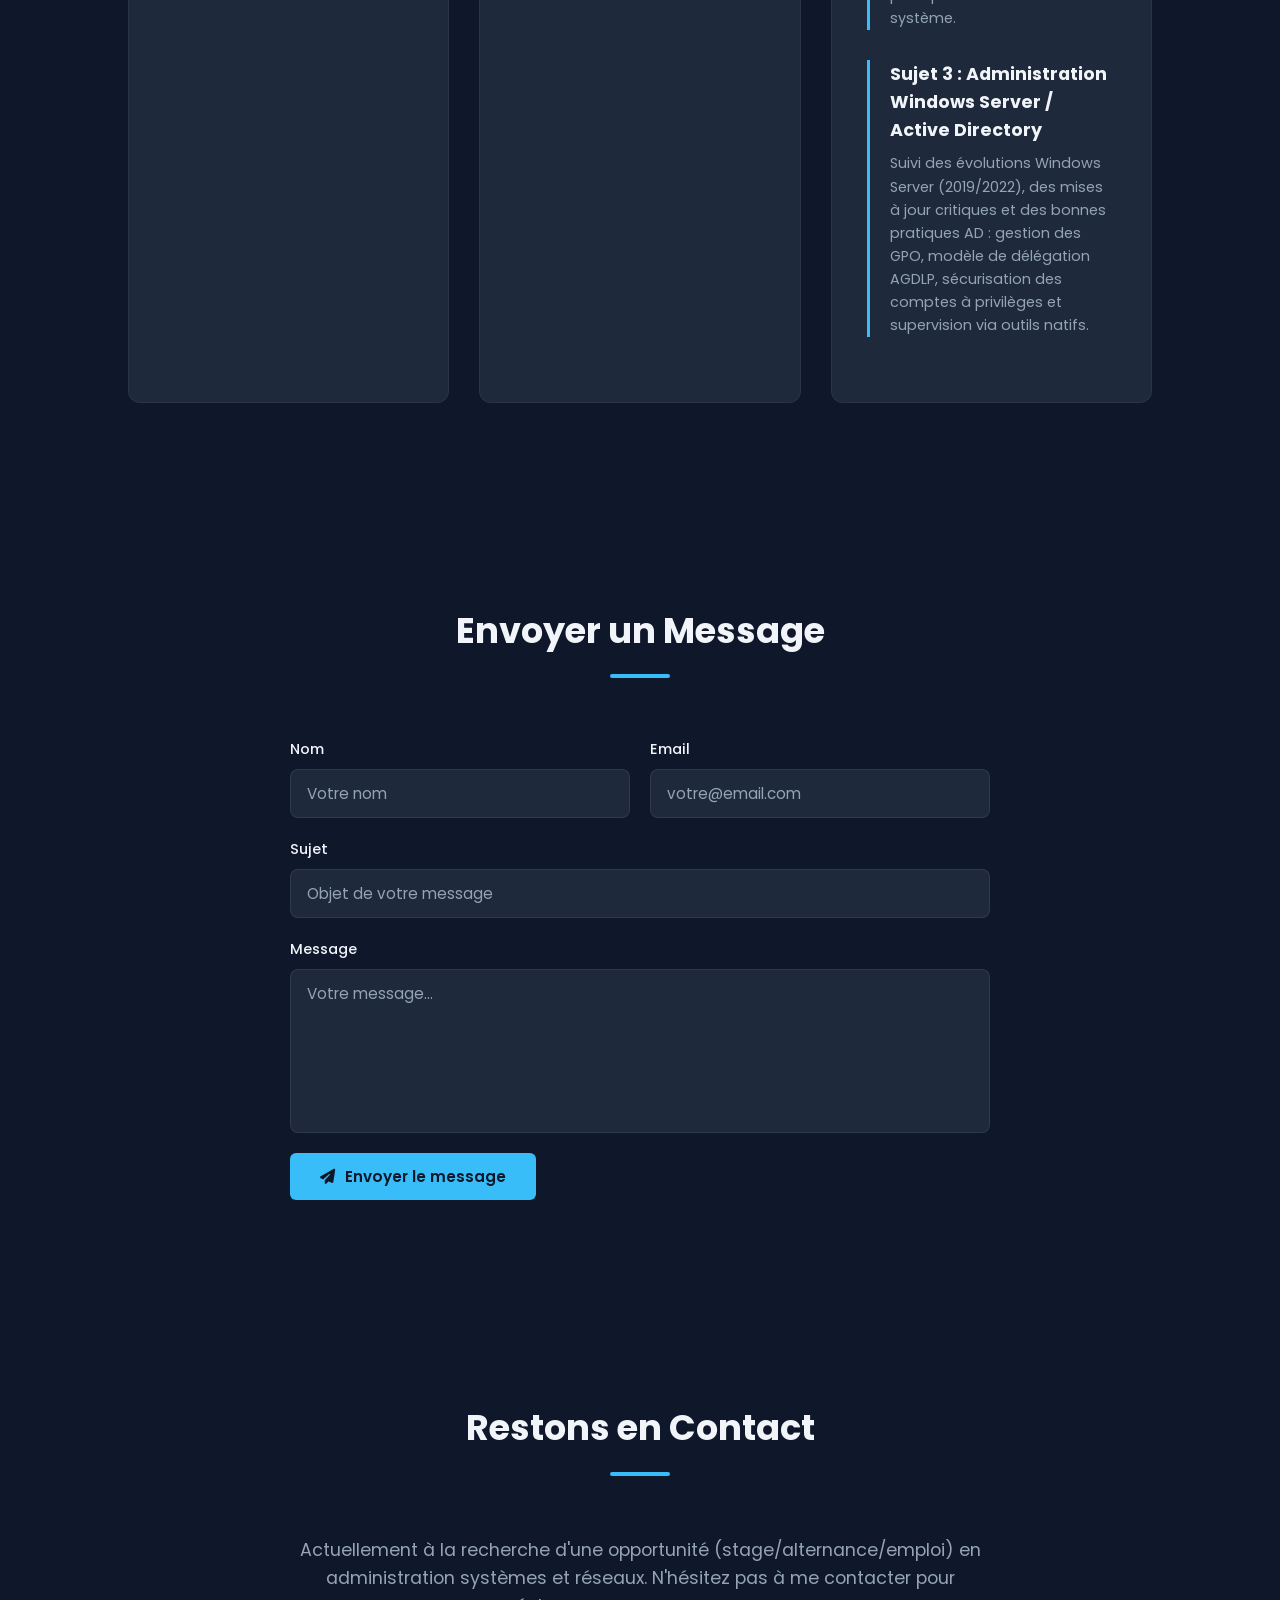
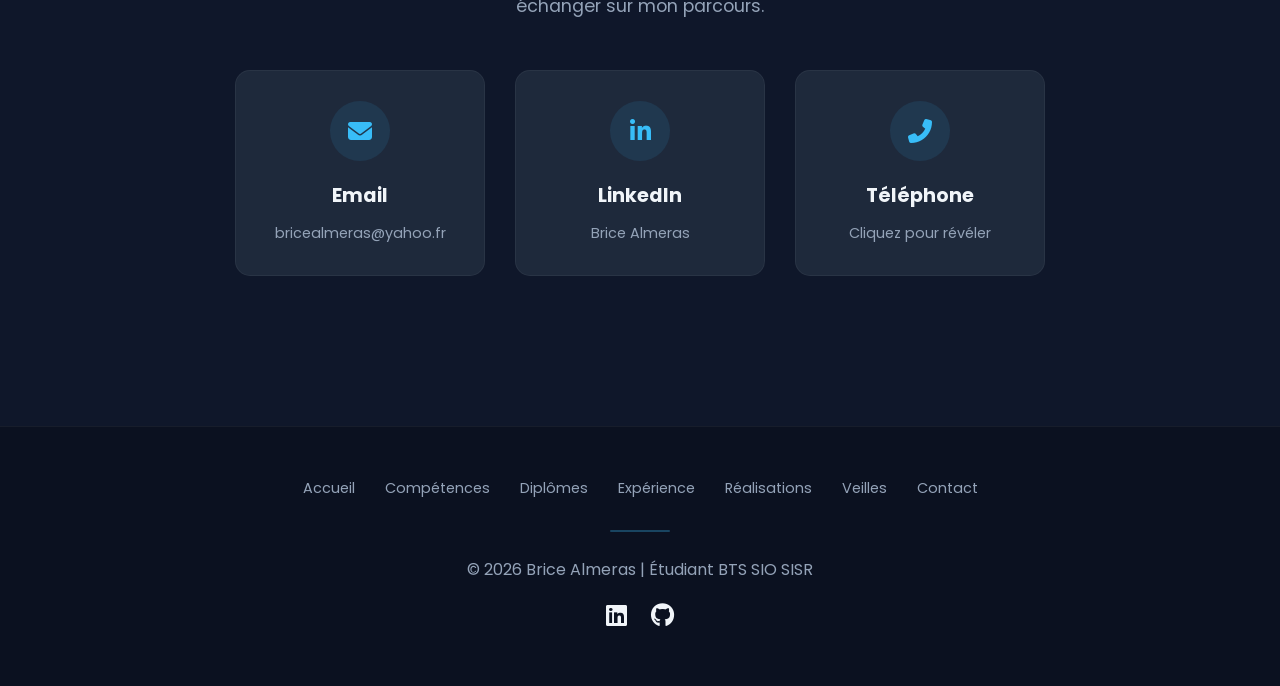
==== commit 54768aad: "feat: add Mention Bien to Bac Pro SN RISC diploma" ====
--- a/index.html
+++ b/index.html
@@ -190,8 +190,8 @@
                         <h4>Baccalauréat Professionnel Systèmes Numériques (SN)</h4>
                         <p class="diplome-details">Option Réseaux Informatiques et Systèmes Communicants (RISC)</p>
                         <div class="diplome-progress">
-                            <p class="progress-item"><span class="status-icon"><i class="fas fa-check-circle"></i></span>
-                                Cycle technique secondaire - 3 ans</p>
+                            <p class="progress-item"><span class="status-icon"><i class="fas fa-medal"></i></span>
+                                <strong>Mention Bien</strong></p>
                         </div>
                         <p class="diplome-status"><i class="fas fa-award"></i> Diplôme obtenu</p>
                     </div>
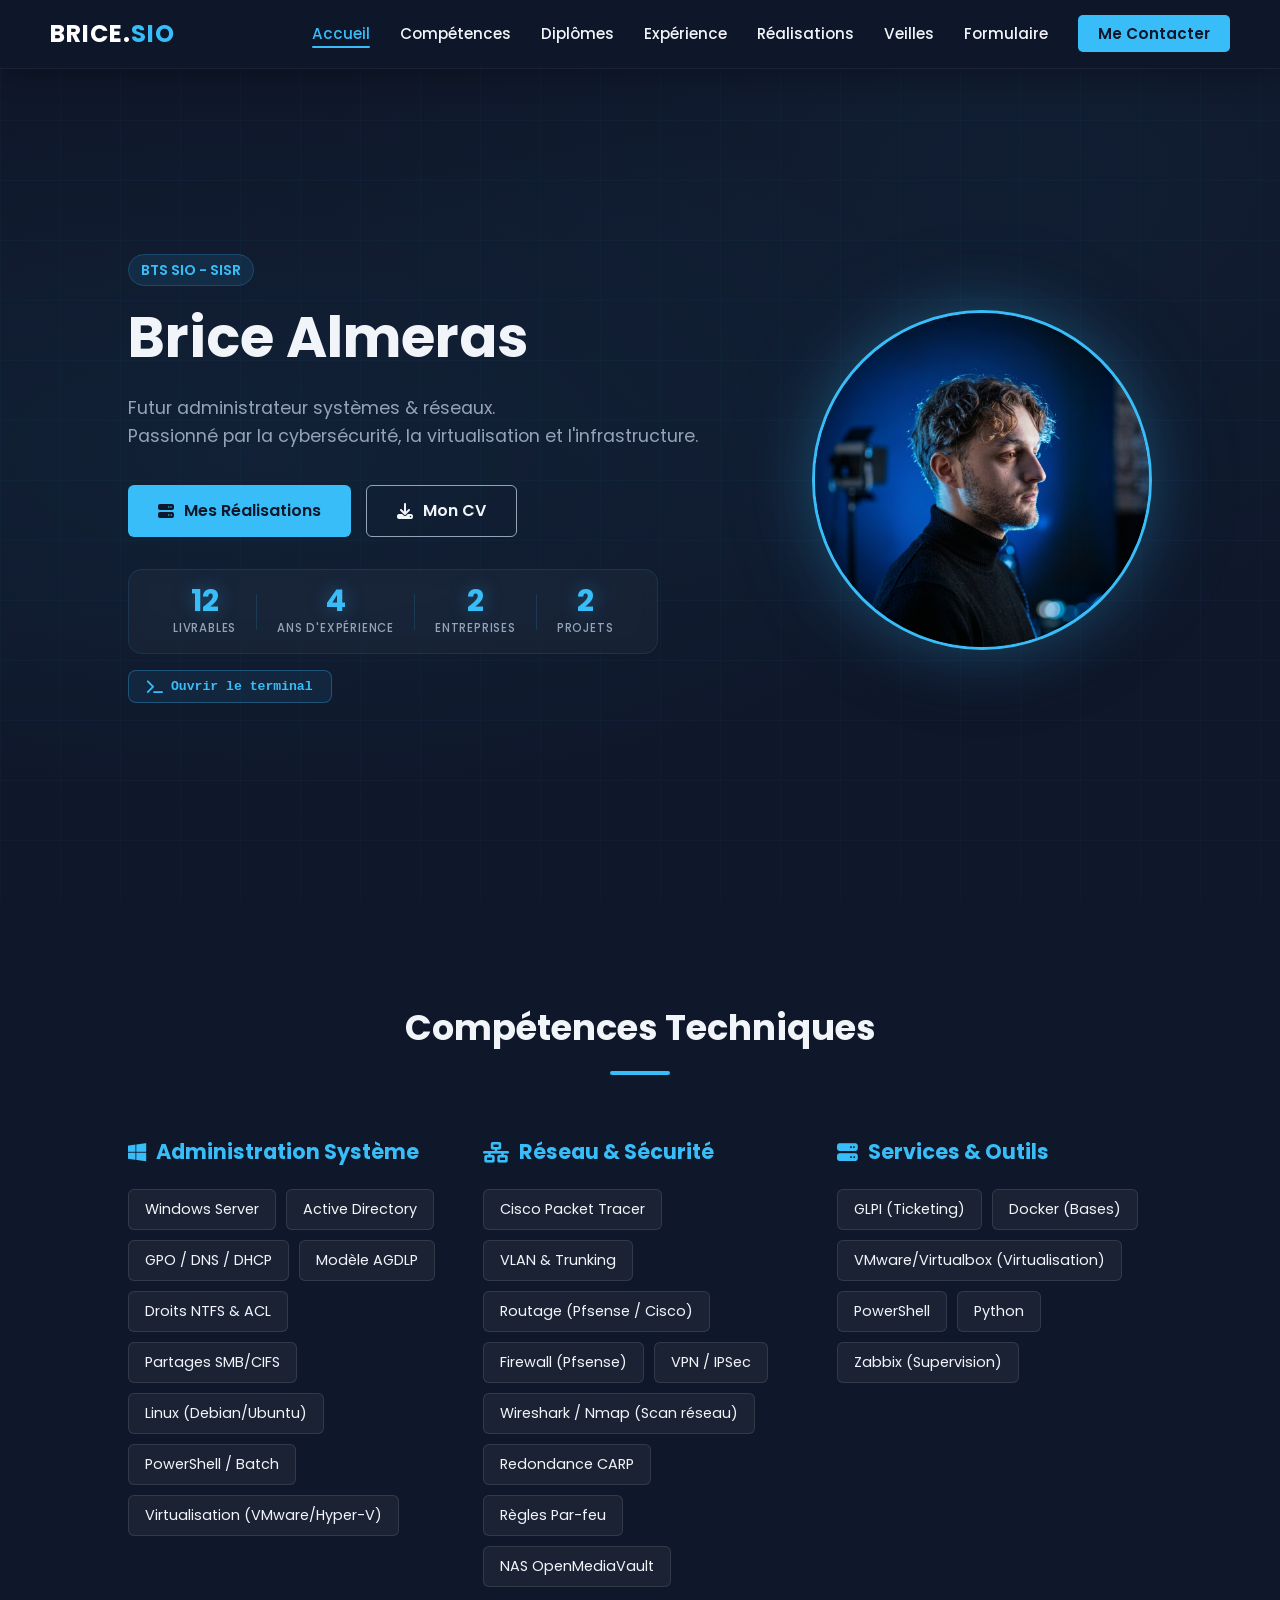
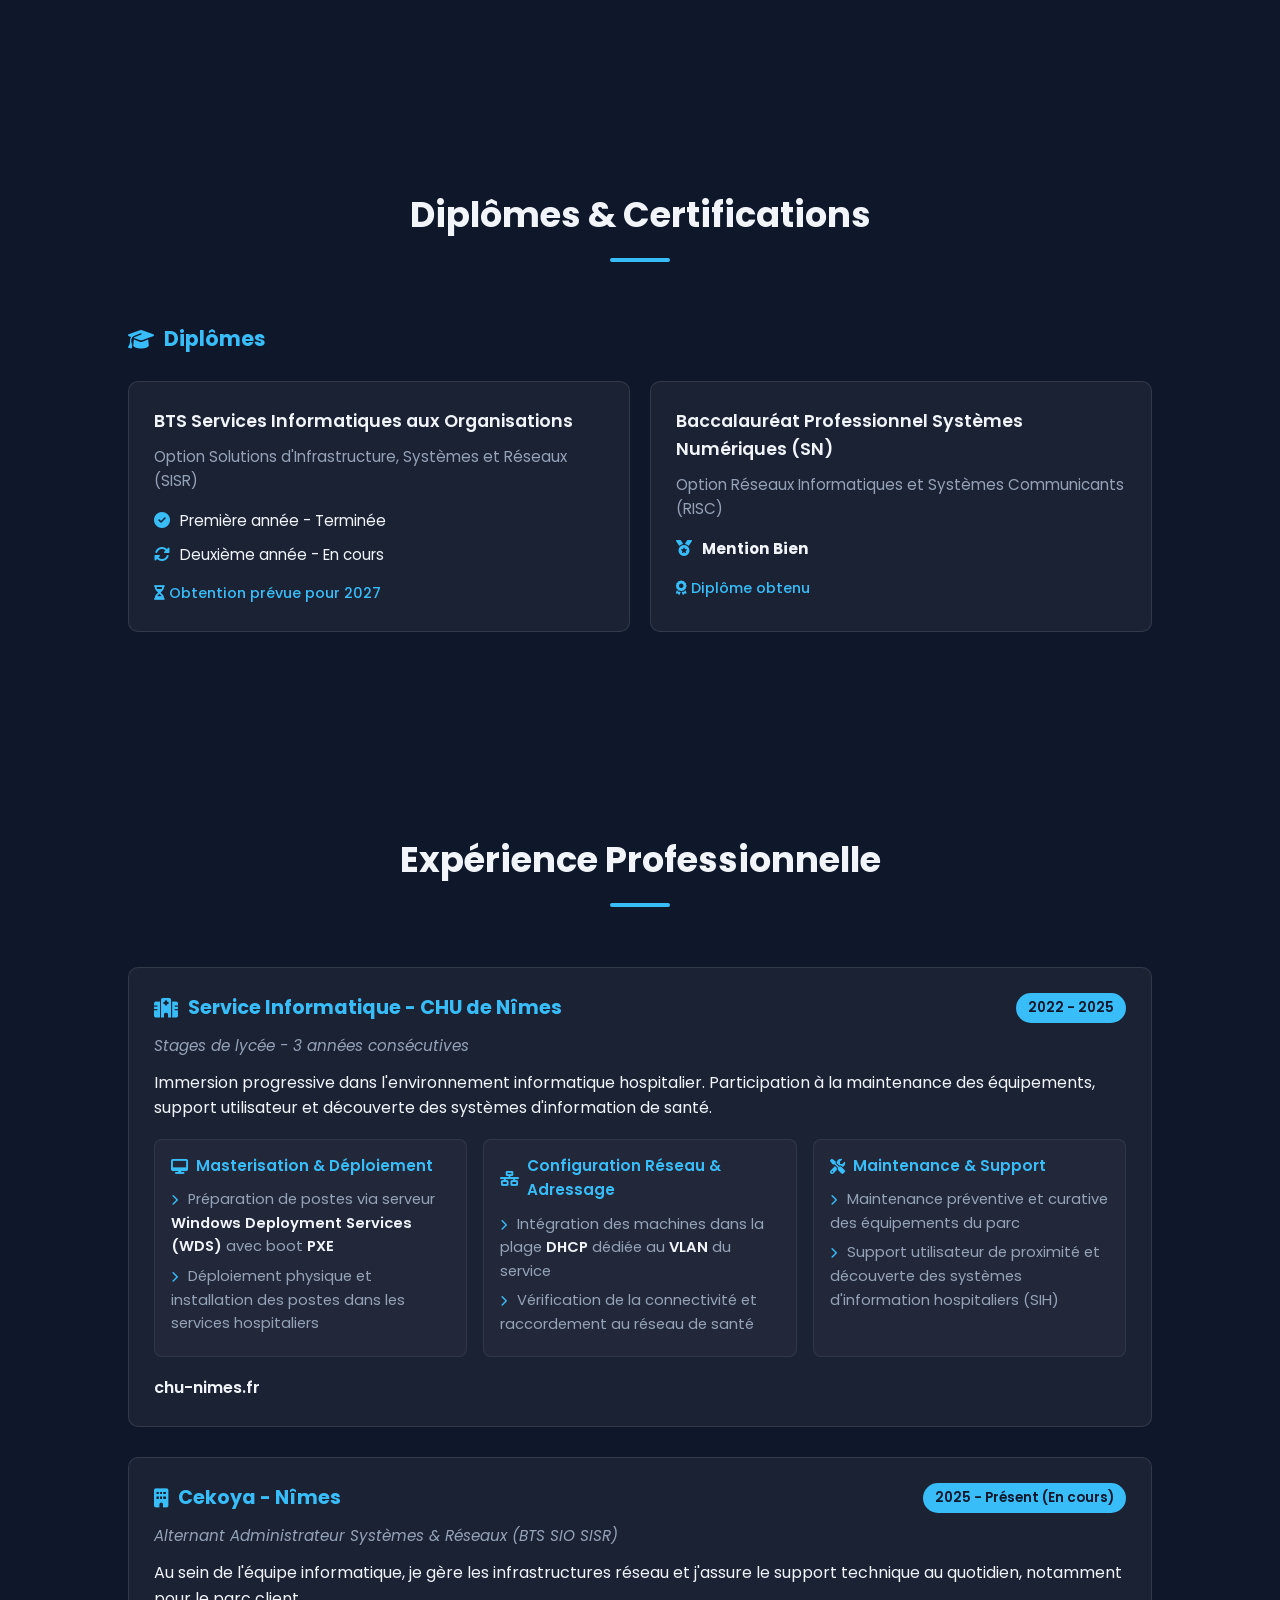
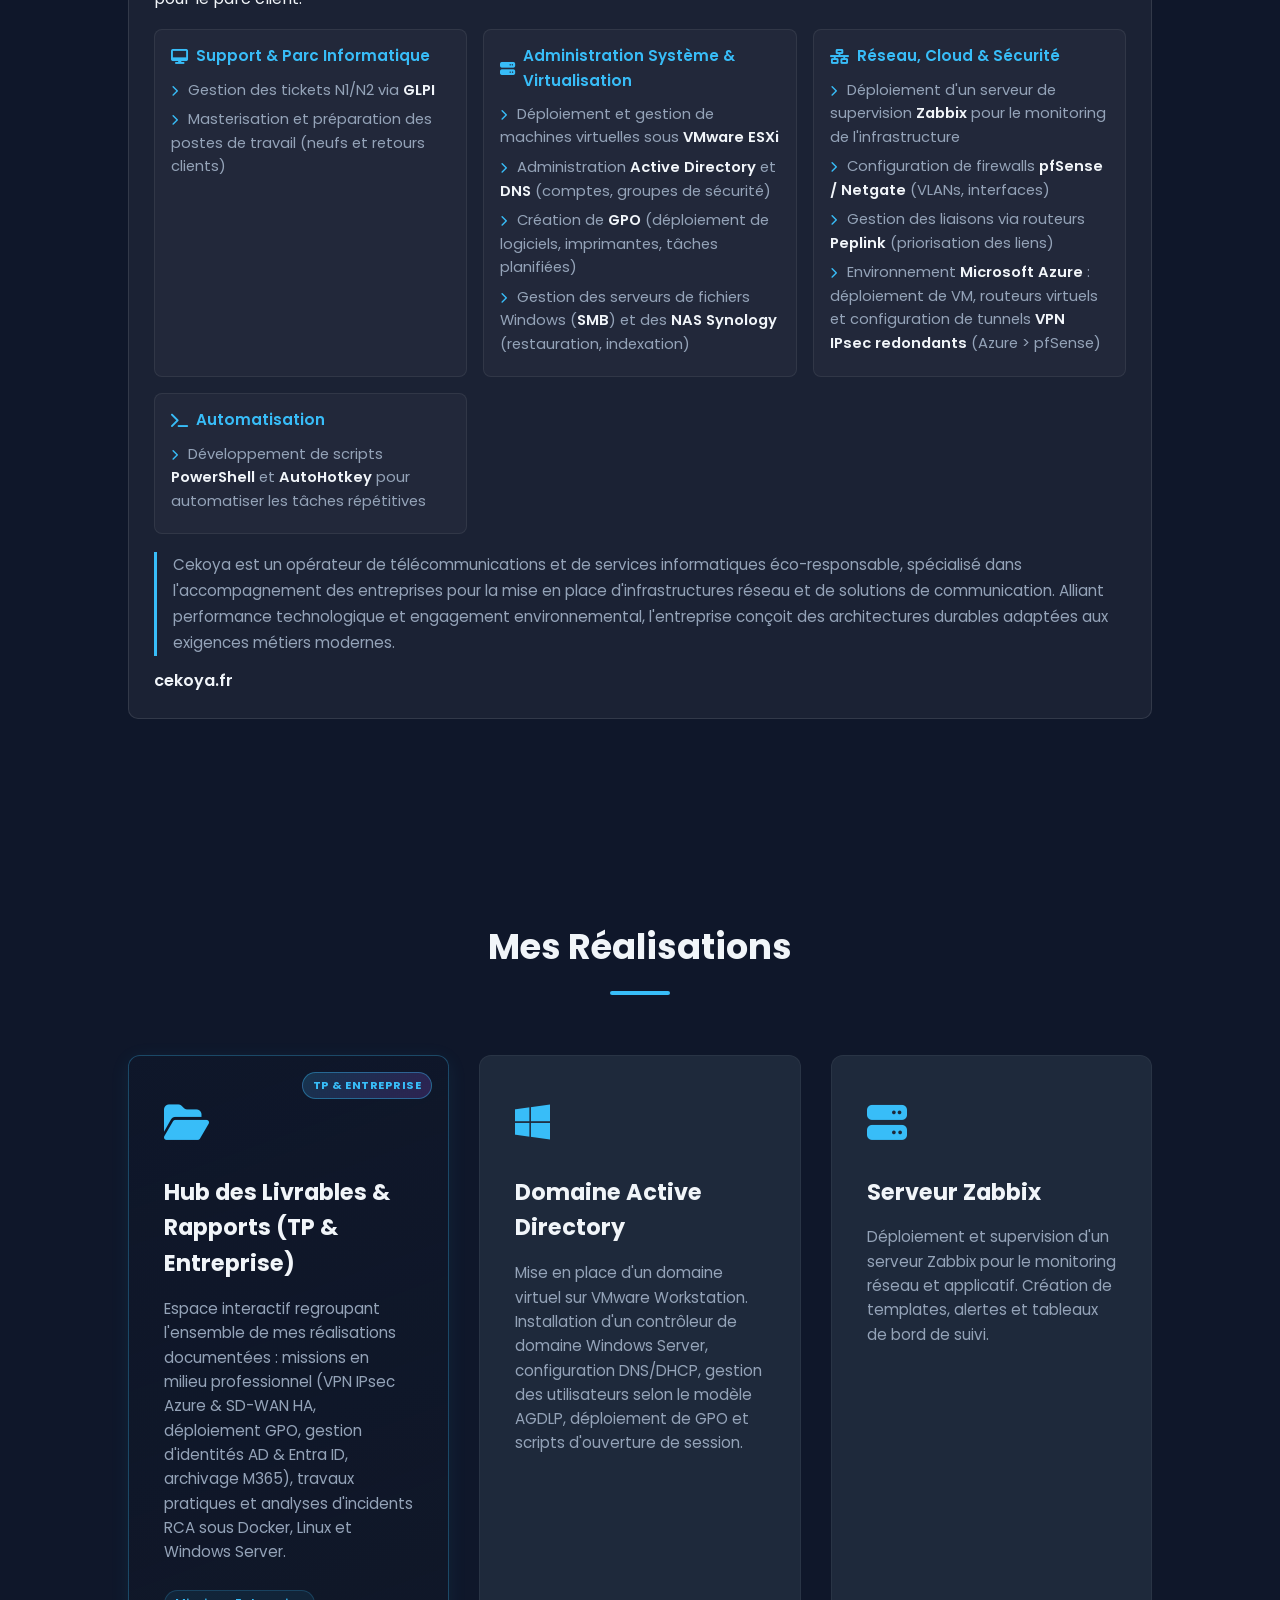
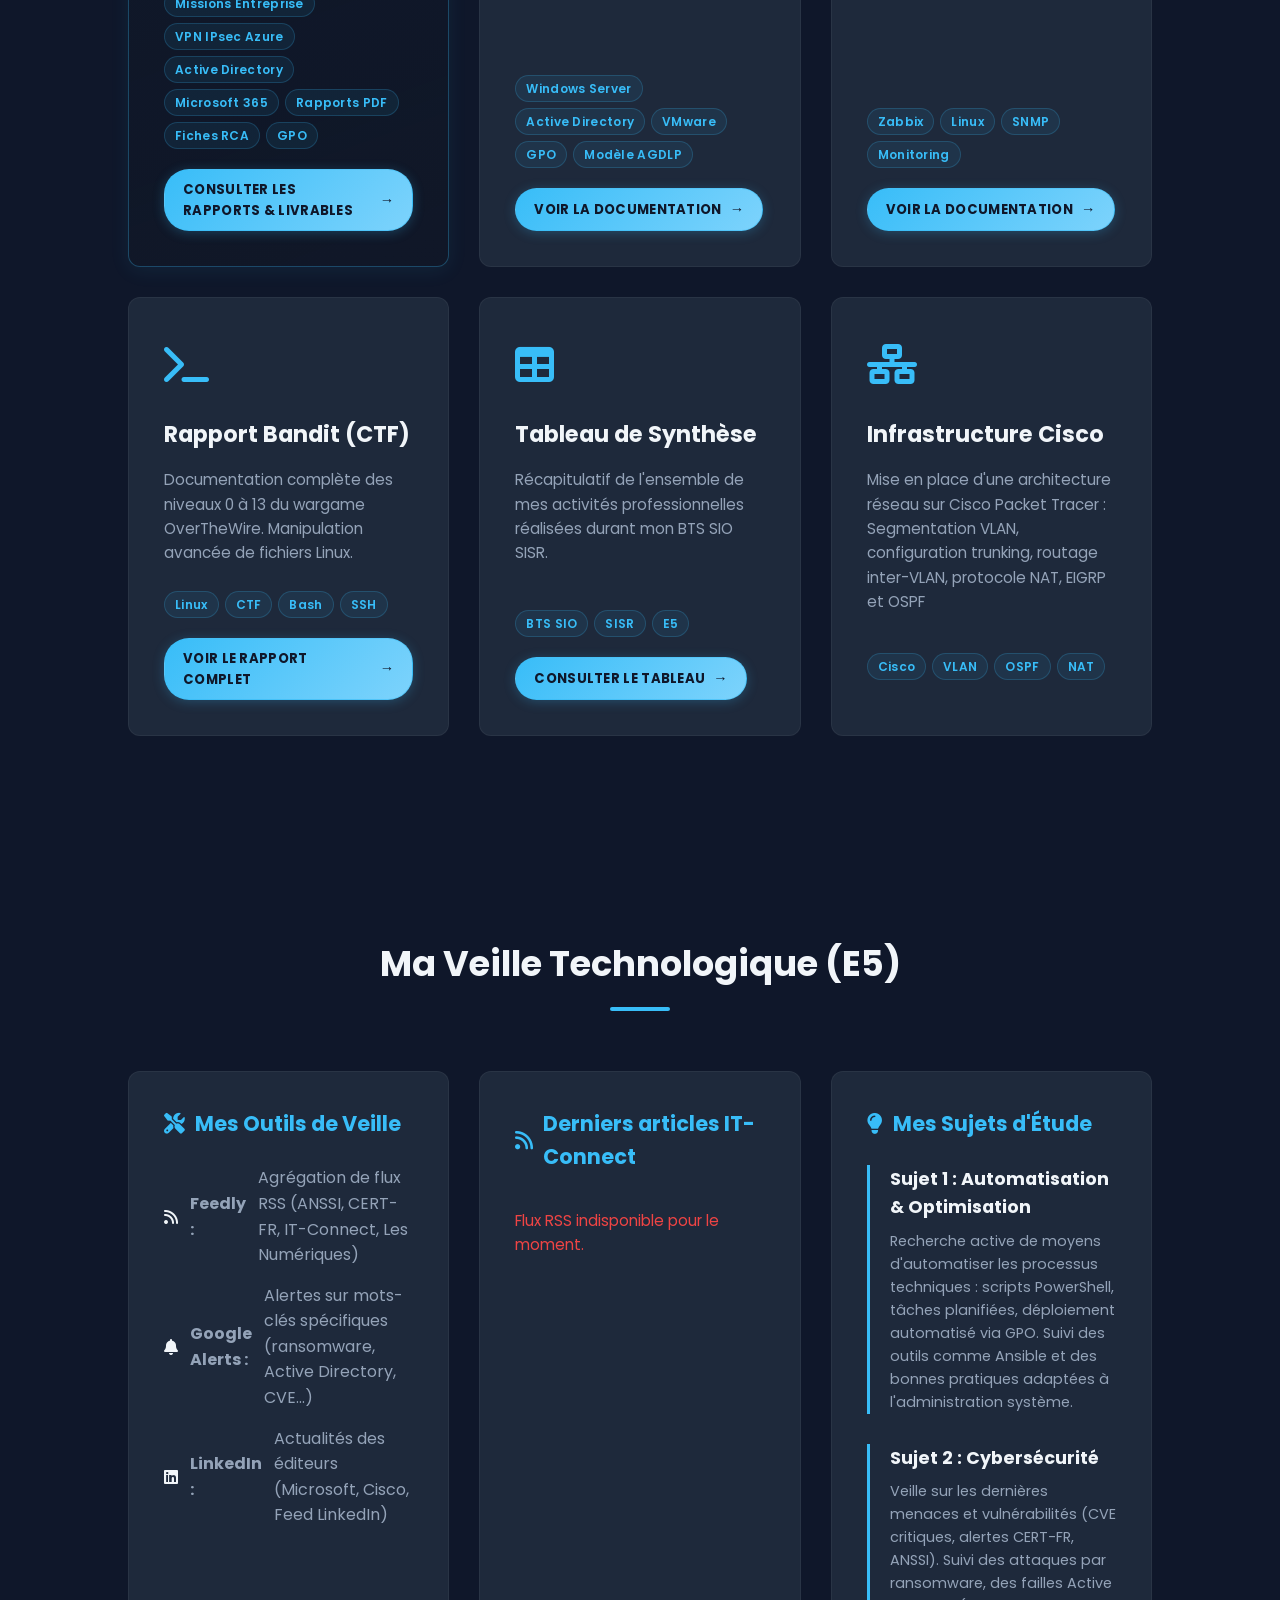
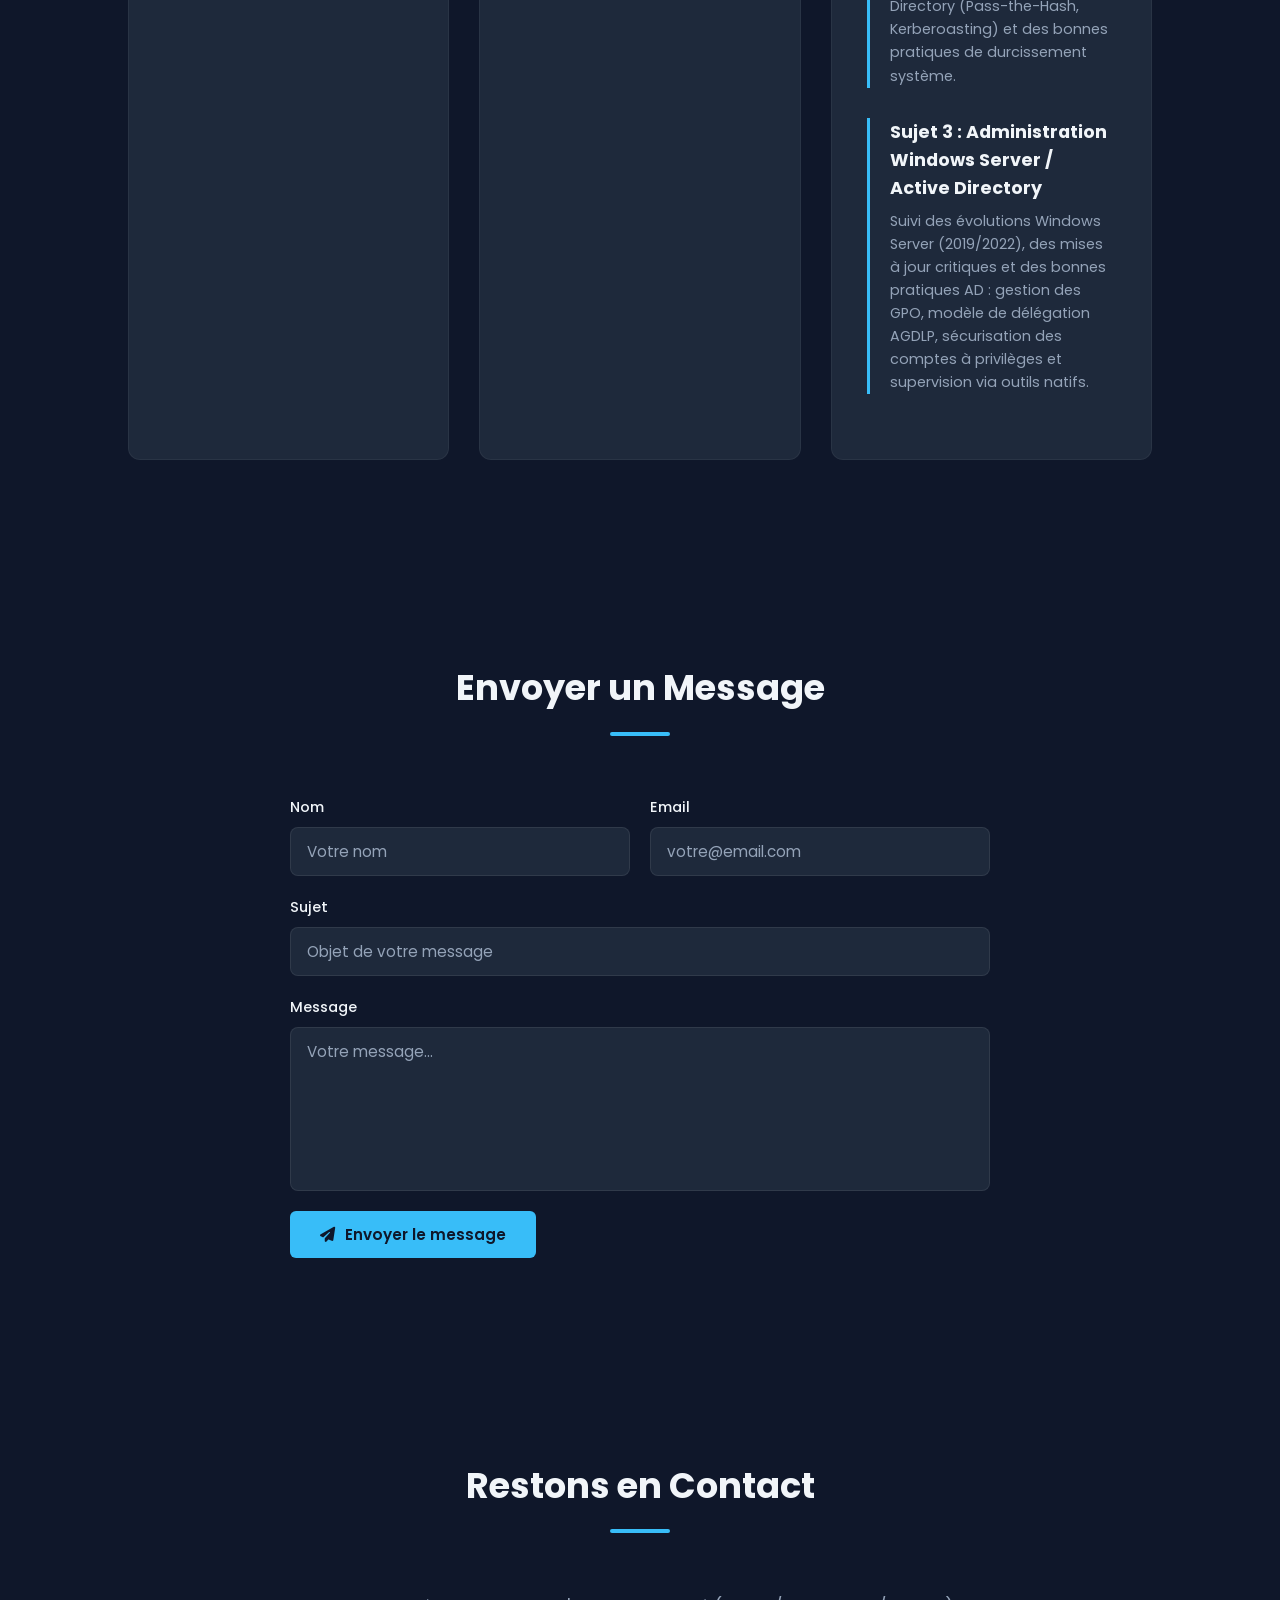
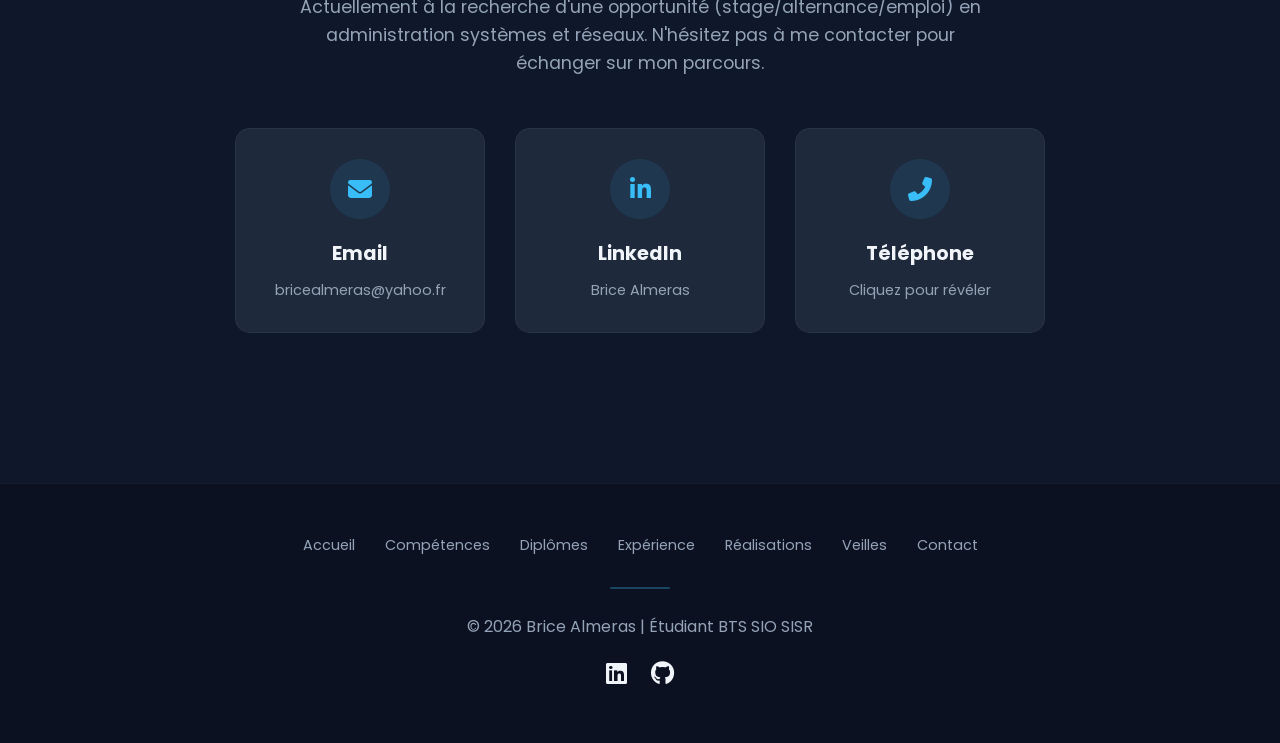
==== commit 0251f8fd: "feat(rapports): update livrables, add VPN Azure HA, organize Entreprise folder and sync counts" ====
--- a/index.html
+++ b/index.html
@@ -56,25 +56,25 @@
 
                 <!-- STATS COUNTER -->
                 <div class="hero-stats" id="hero-stats">
-                    <div class="hero-stat-item">
-                        <span class="hero-stat-number" data-target="9">0</span>
+                    <a href="projects/rapports/index.html" class="hero-stat-item" title="Consulter les 12 livrables techniques">
+                        <span class="hero-stat-number" data-target="12">0</span>
                         <span class="hero-stat-label">Livrables</span>
-                    </div>
+                    </a>
                     <div class="hero-stat-divider"></div>
-                    <div class="hero-stat-item">
+                    <a href="#experience" class="hero-stat-item" title="Voir mes expériences professionnelles">
                         <span class="hero-stat-number" data-target="4">0</span>
                         <span class="hero-stat-label">Ans d'expérience</span>
-                    </div>
+                    </a>
                     <div class="hero-stat-divider"></div>
-                    <div class="hero-stat-item">
+                    <a href="#experience" class="hero-stat-item" title="Voir les entreprises">
                         <span class="hero-stat-number" data-target="2">0</span>
                         <span class="hero-stat-label">Entreprises</span>
-                    </div>
+                    </a>
                     <div class="hero-stat-divider"></div>
-                    <div class="hero-stat-item">
+                    <a href="#projets" class="hero-stat-item" title="Découvrir mes réalisations">
                         <span class="hero-stat-number" data-target="2">0</span>
                         <span class="hero-stat-label">Projets</span>
-                    </div>
+                    </a>
                 </div>
             </div>
 
@@ -315,10 +315,10 @@
                 <div class="card-icon"><i class="fas fa-folder-open"></i></div>
                 <h3>Hub des Livrables &amp; Rapports (TP &amp; Entreprise)</h3>
                 <p>Espace interactif regroupant l'ensemble de mes réalisations documentées : missions en milieu
-                    professionnel (déploiement GPO, gestion d'identités AD &amp; Entra ID, archivage M365), travaux
+                    professionnel (VPN IPsec Azure &amp; SD-WAN HA, déploiement GPO, gestion d'identités AD &amp; Entra ID, archivage M365), travaux
                     pratiques et analyses d'incidents RCA sous Docker, Linux et Windows Server.</p>
                 <div class="card-tags">
-                    <span>Missions Entreprise</span><span>Active Directory</span><span>Microsoft
+                    <span>Missions Entreprise</span><span>VPN IPsec Azure</span><span>Active Directory</span><span>Microsoft
                         365</span><span>Rapports PDF</span><span>Fiches RCA</span><span>GPO</span>
                 </div>
                 <a href="projects/rapports/index.html">Consulter les rapports &amp; livrables</a>
--- a/style.css
+++ b/style.css
@@ -259,6 +259,22 @@
     align-items: center;
     padding: 0 20px;
     gap: 3px;
+    text-decoration: none;
+    cursor: pointer;
+    transition: transform 0.25s cubic-bezier(0.4, 0, 0.2, 1);
+}
+
+.hero-stat-item:hover {
+    transform: translateY(-3px);
+}
+
+.hero-stat-item:hover .hero-stat-number {
+    color: #38bdf8;
+    text-shadow: 0 0 25px rgba(56, 189, 248, 0.8);
+}
+
+.hero-stat-item:hover .hero-stat-label {
+    color: var(--text-main, #f8fafc);
 }
 
 .hero-stat-number {
@@ -269,6 +285,7 @@
     font-variant-numeric: tabular-nums;
     text-shadow: 0 0 20px rgba(56, 189, 248, 0.4);
     letter-spacing: -0.5px;
+    transition: color 0.25s ease, text-shadow 0.25s ease;
 }
 
 .hero-stat-label {
@@ -278,6 +295,7 @@
     letter-spacing: 0.8px;
     font-weight: 500;
     white-space: nowrap;
+    transition: color 0.25s ease;
 }
 
 .hero-stat-divider {
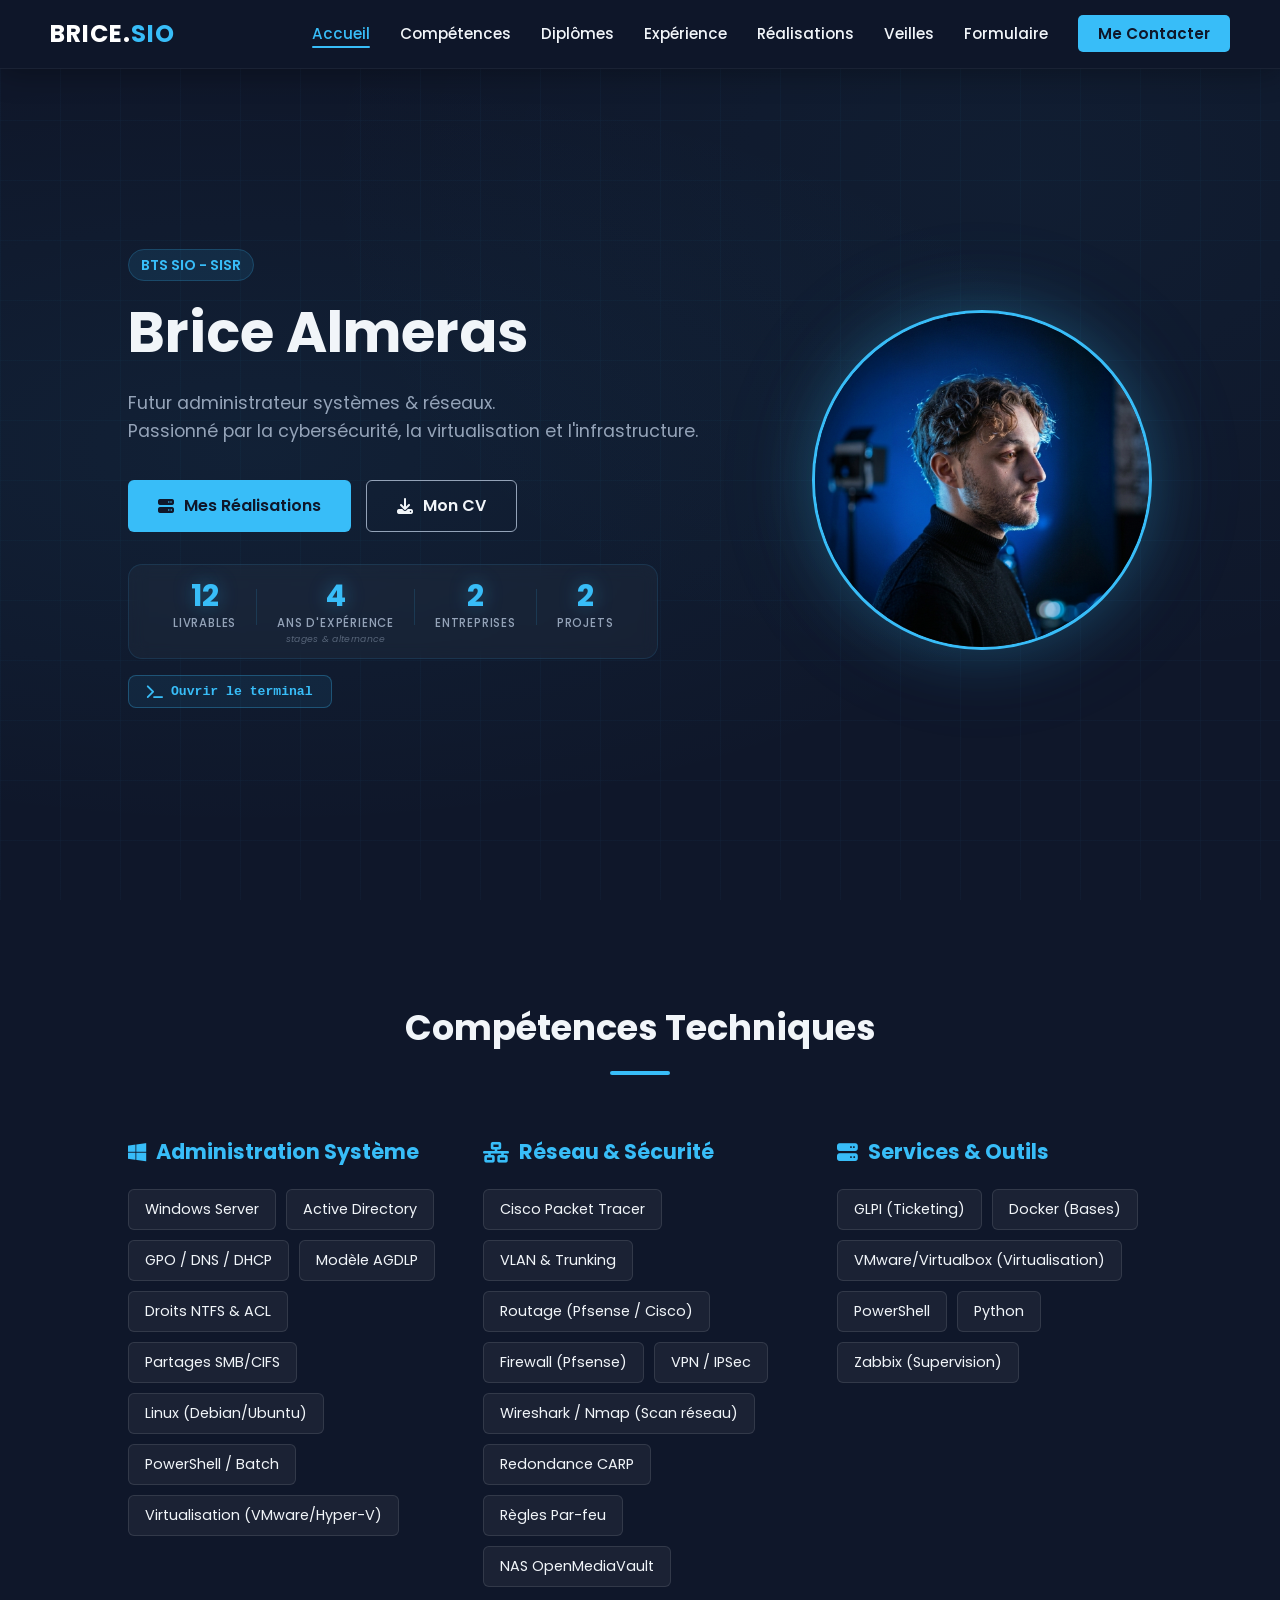
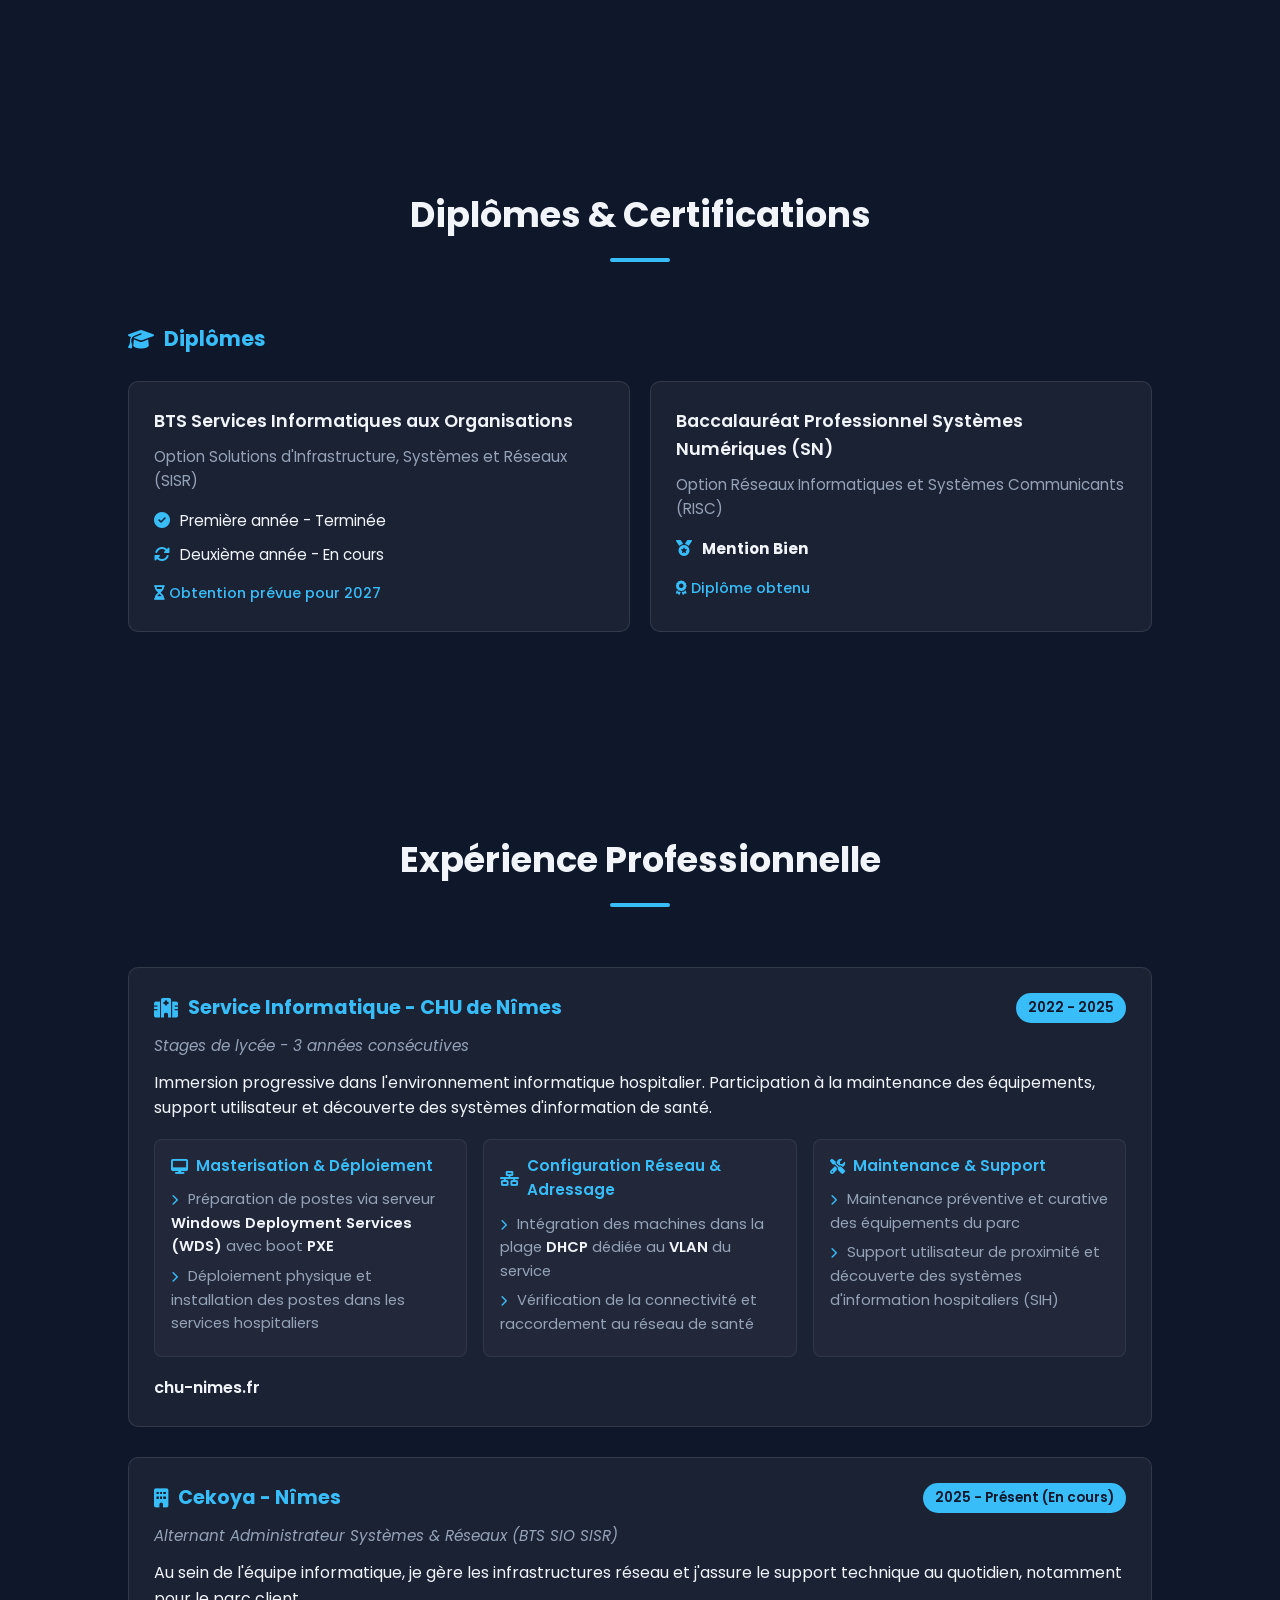
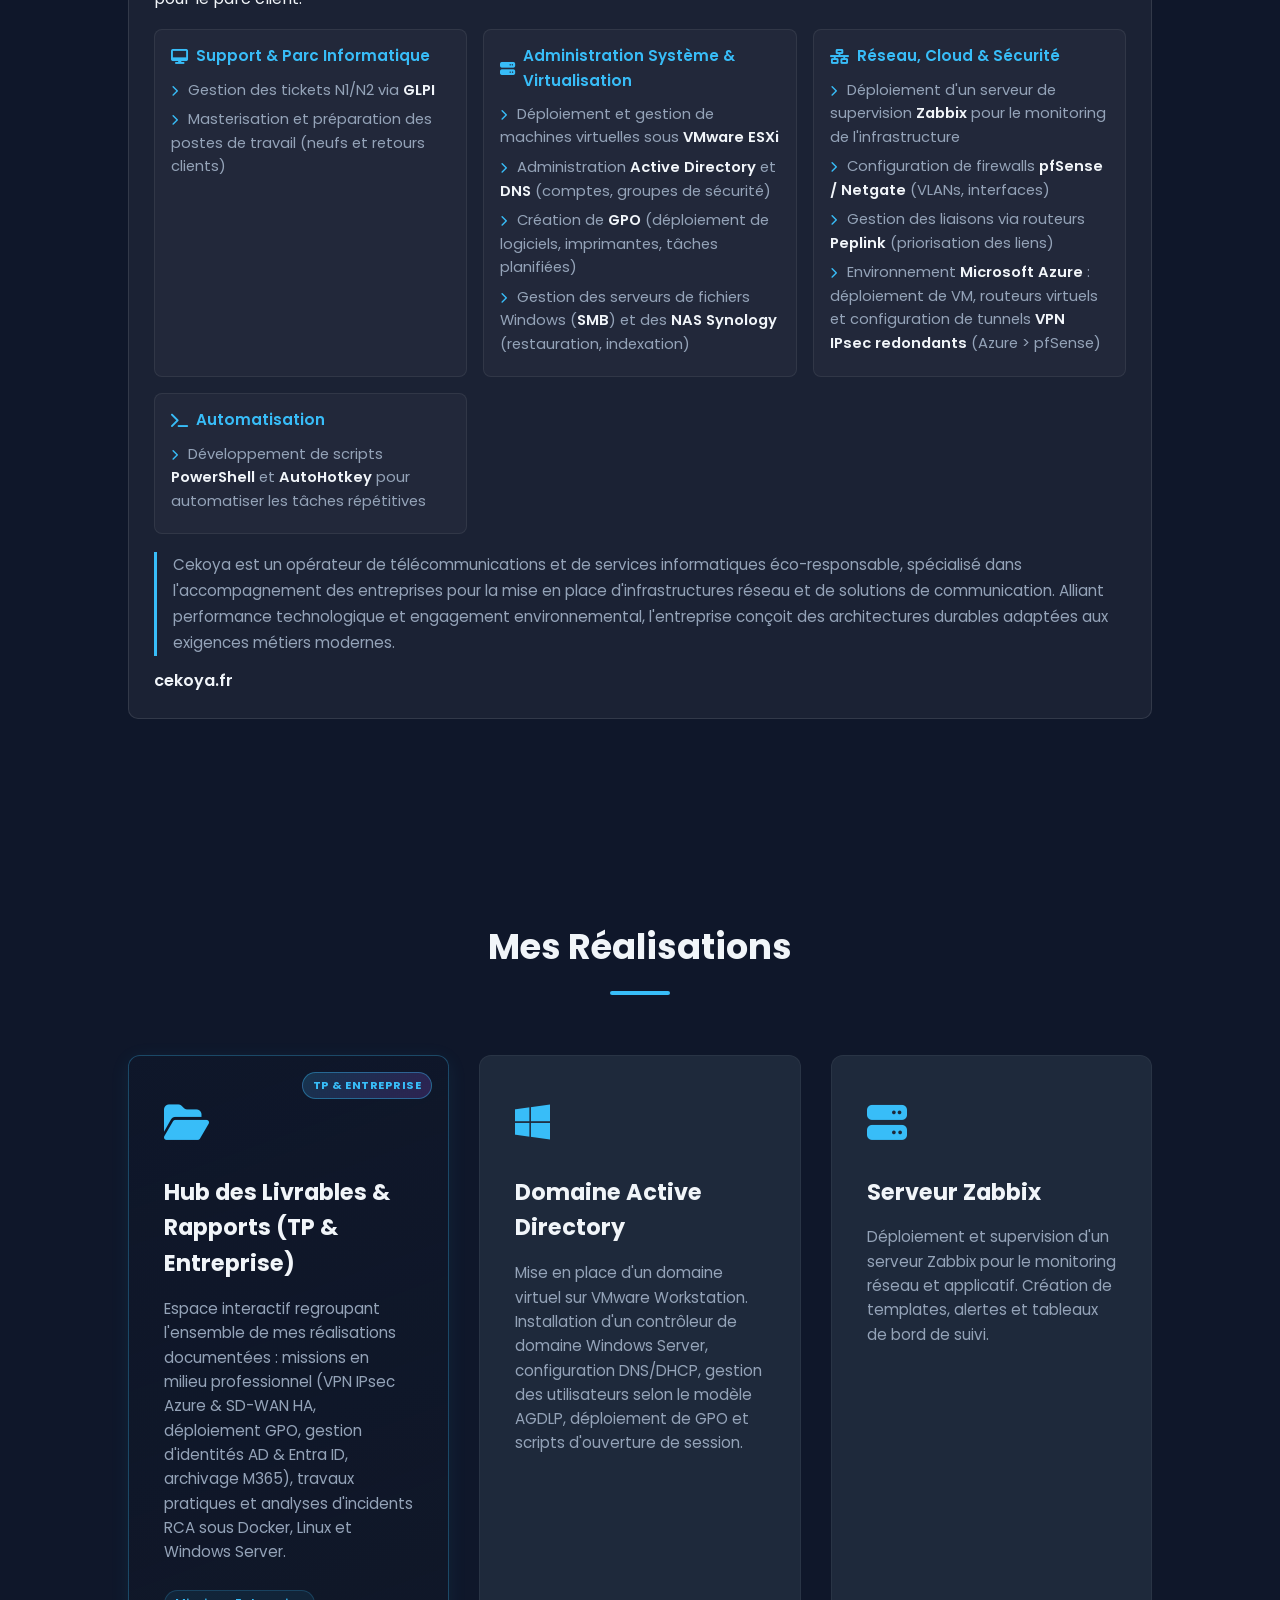
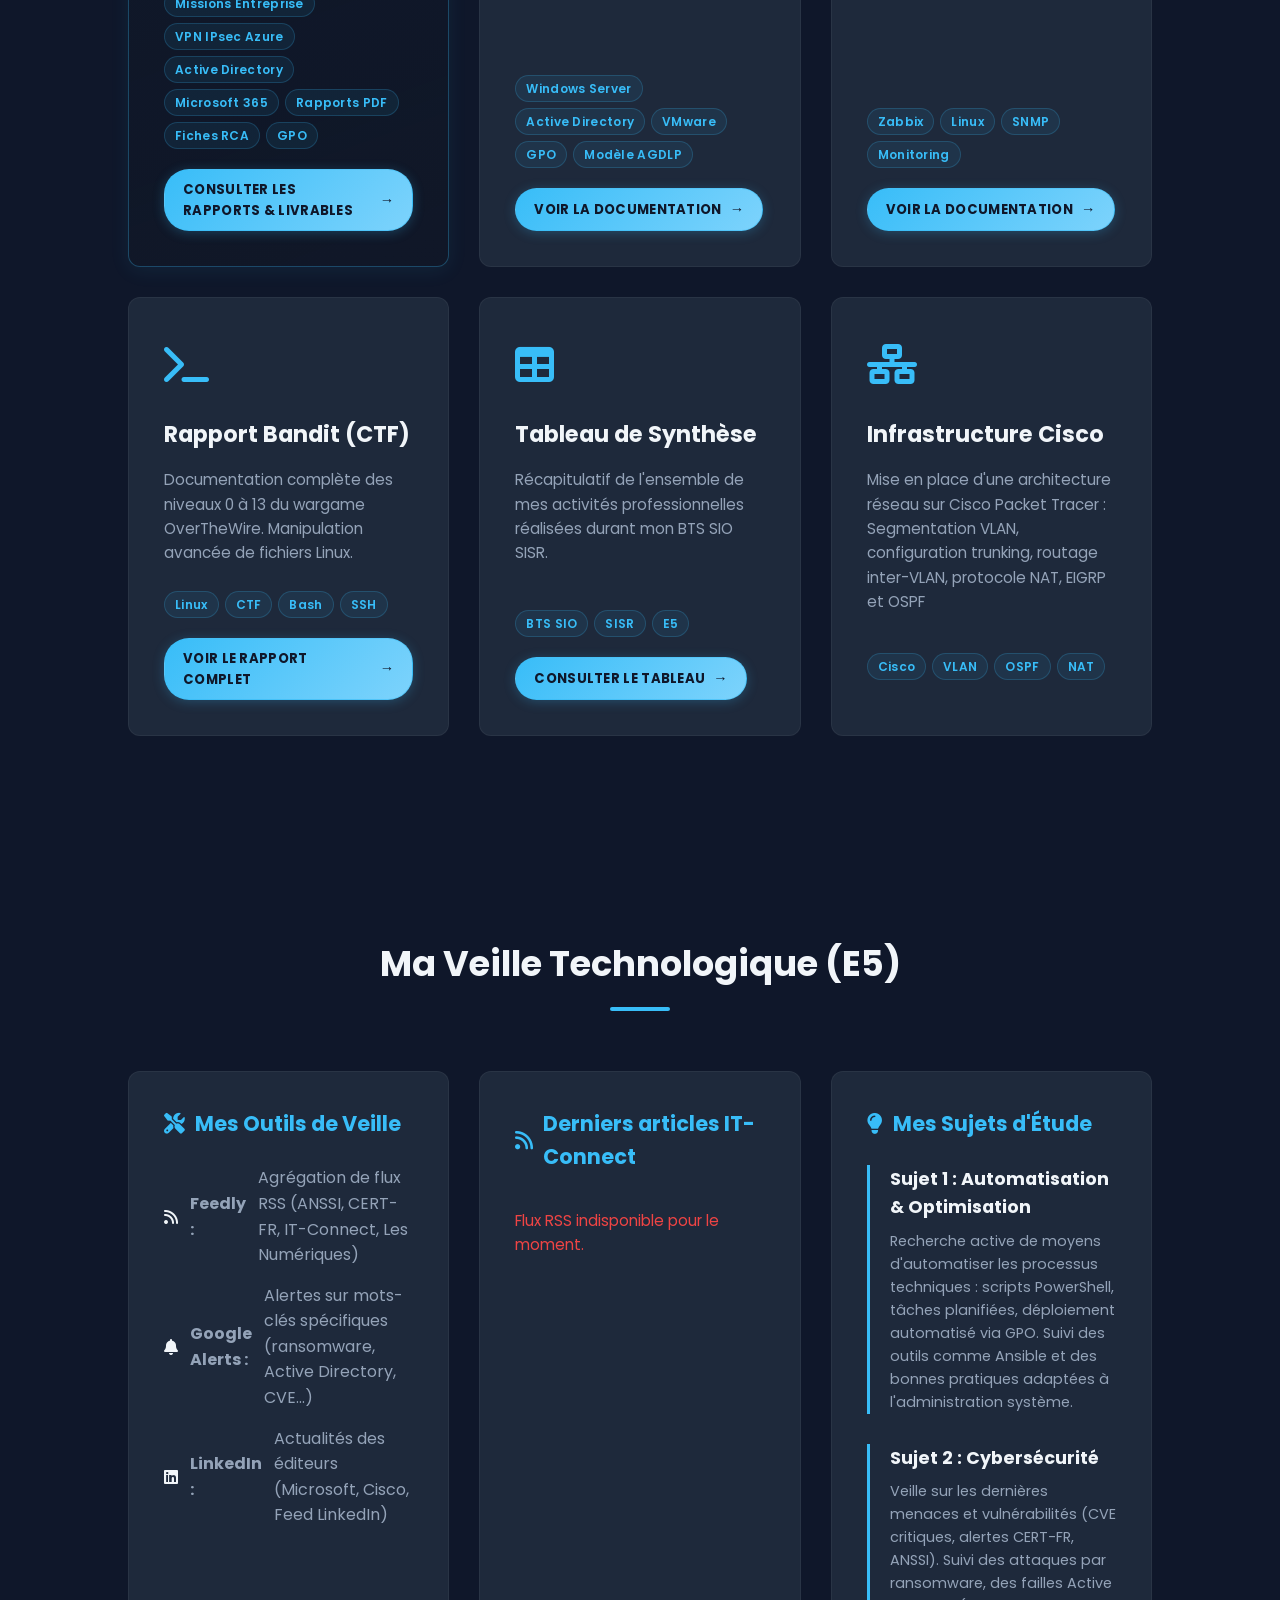
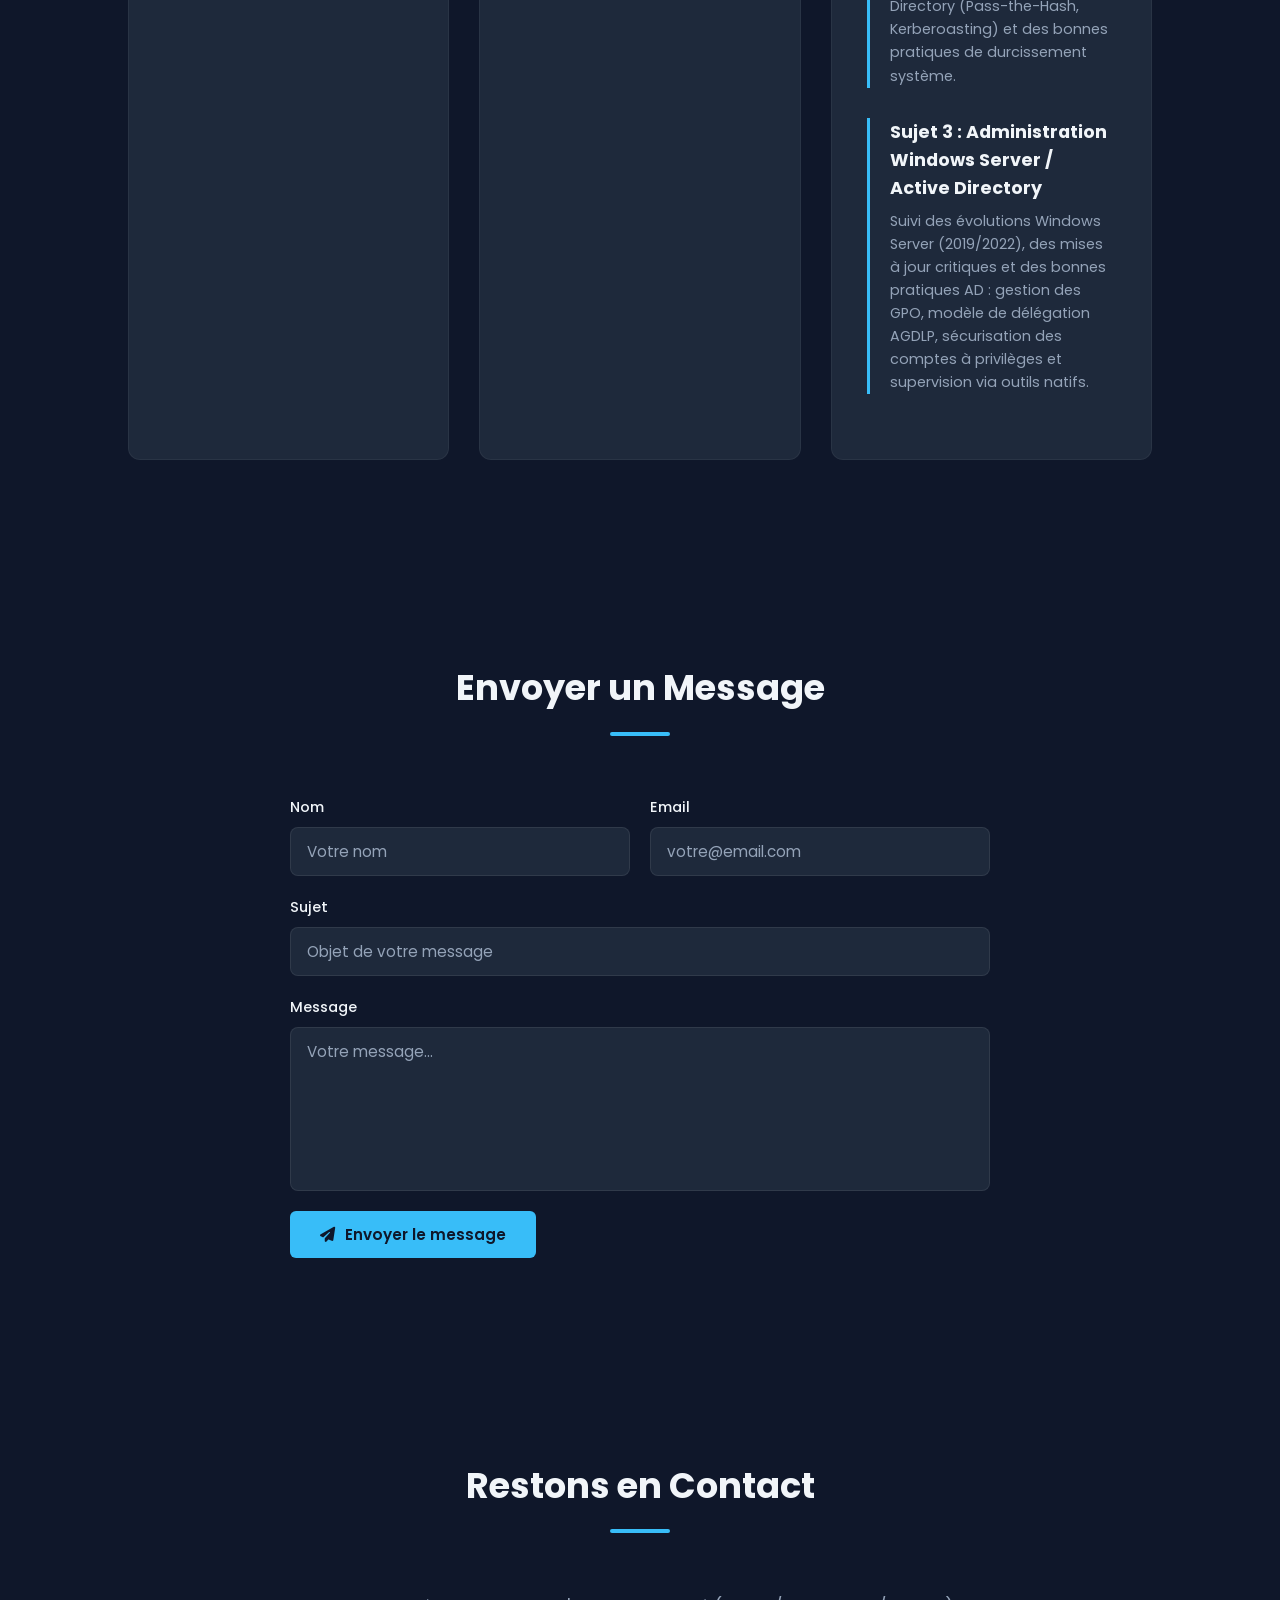
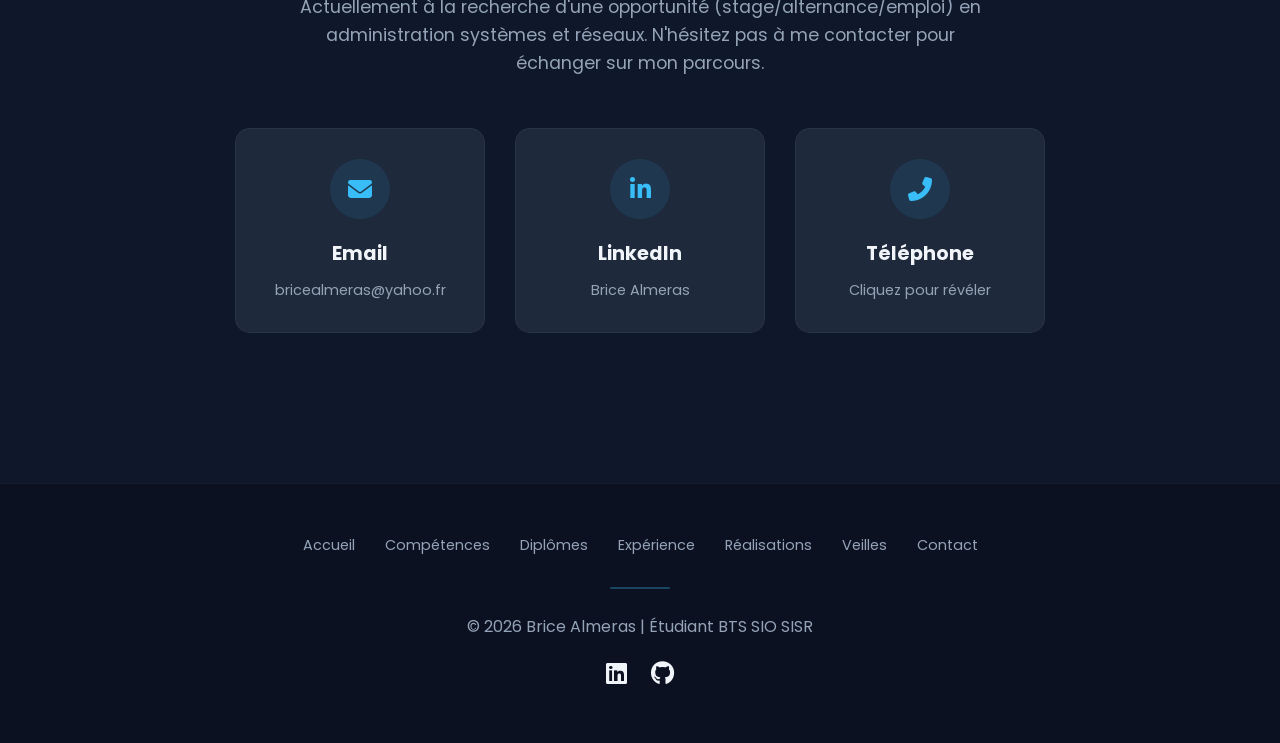
==== commit f5ec4f8c: "fix(portfolio): optimisations SEO, securite, accessibilite, CSS et refactoring JS - SEO: ajout meta " ====
--- a/index.html
+++ b/index.html
@@ -5,15 +5,22 @@
     <meta charset="UTF-8">
     <meta name="viewport" content="width=device-width, initial-scale=1.0">
     <title>Portfolio - Brice Almeras | BTS SIO SISR</title>
+    <link rel="preconnect" href="https://fonts.googleapis.com">
+    <link rel="preconnect" href="https://fonts.gstatic.com" crossorigin>
+    <link rel="preconnect" href="https://cdnjs.cloudflare.com" crossorigin>
     <link href="https://fonts.googleapis.com/css2?family=Poppins:wght@300;400;600&display=swap" rel="stylesheet">
     <link rel="stylesheet" href="https://cdnjs.cloudflare.com/ajax/libs/font-awesome/6.4.0/css/all.min.css">
     <link rel="stylesheet" href="style.css">
     <link rel="icon" type="image/svg+xml" href="favicon.svg">
+    <!-- SEO -->
+    <meta name="description" content="Portfolio de Brice Almeras, étudiant BTS SIO SISR — futur administrateur systèmes & réseaux. Découvrez mes compétences, expériences, livrables techniques et projets en cybersécurité, virtualisation et infrastructure.">
+    <link rel="canonical" href="https://bricealmeras.github.io/Portfolio/">
     <!-- Open Graph -->
     <meta property="og:title" content="Portfolio - Brice Almeras | BTS SIO SISR">
     <meta property="og:description"
         content="Futur administrateur systèmes & réseaux. Passionné par la cybersécurité, la virtualisation et l'infrastructure.">
-    <meta property="og:image" content="assets/images/photo.png">
+    <meta property="og:image" content="https://bricealmeras.github.io/Portfolio/assets/images/photo.png">
+    <meta property="og:url" content="https://bricealmeras.github.io/Portfolio/">
     <meta property="og:type" content="website">
 </head>
 
@@ -50,7 +57,7 @@
                     l'infrastructure.</p>
                 <div class="hero-buttons">
                     <a href="#projets" class="btn-primary"><i class="fas fa-server"></i> Mes Réalisations</a>
-                    <a href="assets/docs/CV_Brice_Almeras.pdf" target="_blank" class="btn-secondary"><i
+                    <a href="assets/docs/CV_Brice_Almeras.pdf" target="_blank" rel="noopener noreferrer" class="btn-secondary"><i
                             class="fas fa-download"></i> Mon CV</a>
                 </div>
 
@@ -64,6 +71,7 @@
                     <a href="#experience" class="hero-stat-item" title="Voir mes expériences professionnelles">
                         <span class="hero-stat-number" data-target="4">0</span>
                         <span class="hero-stat-label">Ans d'expérience</span>
+                        <span class="hero-stat-sublabel">stages & alternance</span>
                     </a>
                     <div class="hero-stat-divider"></div>
                     <a href="#experience" class="hero-stat-item" title="Voir les entreprises">
@@ -333,7 +341,7 @@
                     <span>Windows Server</span><span>Active
                         Directory</span><span>VMware</span><span>GPO</span><span>Modèle AGDLP</span>
                 </div>
-                <a href="assets/docs/DOC_TECHNIQUE_BRICE_ALMERAS.pdf" target="_blank">Voir la documentation</a>
+                <a href="assets/docs/DOC_TECHNIQUE_BRICE_ALMERAS.pdf" target="_blank" rel="noopener noreferrer">Voir la documentation</a>
             </div>
             <div class="card">
                 <div class="card-icon"><i class="fas fa-server"></i></div>
@@ -363,7 +371,7 @@
                     <span>BTS SIO</span><span>SISR</span><span>E5</span>
                 </div>
                 <a href="assets/docs/BRICE ALMERAS 8-1 - BTS SIO - 2025 - Annexe 8-1 - Epreuve E5 - Tableau de synthèse.pdf"
-                    target="_blank">Consulter le tableau</a>
+                    target="_blank" rel="noopener noreferrer">Consulter le tableau</a>
             </div>
             <div class="card">
                 <div class="card-icon"><i class="fas fa-network-wired"></i></div>
@@ -480,7 +488,7 @@
                     <p>bricealmeras@yahoo.fr</p>
                 </a>
 
-                <a href="https://www.linkedin.com/in/brice-almeras/" target="_blank" class="contact-card">
+                <a href="https://www.linkedin.com/in/brice-almeras/" target="_blank" rel="noopener noreferrer" class="contact-card">
                     <div class="icon-box">
                         <i class="fab fa-linkedin-in"></i>
                     </div>
@@ -488,7 +496,7 @@
                     <p>Brice Almeras</p>
                 </a>
 
-                <div class="contact-card no-hover" id="phone-card">
+                <div class="contact-card no-hover" id="phone-card" role="button" tabindex="0" aria-label="Révéler et copier le numéro de téléphone">
                     <div class="icon-box">
                         <i class="fas fa-phone-alt"></i>
                     </div>
@@ -514,8 +522,8 @@
             <div class="footer-divider"></div>
             <p>© 2026 Brice Almeras | Étudiant BTS SIO SISR</p>
             <div class="social-links">
-                <a href="https://www.linkedin.com/in/brice-almeras/" target="_blank"><i class="fab fa-linkedin"></i></a>
-                <a href="https://github.com/bricealmeras" target="_blank" title="GitHub"><i
+                <a href="https://www.linkedin.com/in/brice-almeras/" target="_blank" rel="noopener noreferrer"><i class="fab fa-linkedin"></i></a>
+                <a href="https://github.com/bricealmeras" target="_blank" rel="noopener noreferrer" title="GitHub"><i
                         class="fab fa-github"></i></a>
             </div>
         </div>
--- a/style.css
+++ b/style.css
@@ -232,7 +232,7 @@
     align-items: center;
     gap: 0;
     margin-top: 32px;
-    padding: 16px 24px;
+    padding: 16px 24px 26px;
     background: rgba(255, 255, 255, 0.03);
     border: 1px solid rgba(56, 189, 248, 0.12);
     border-radius: 14px;
@@ -261,6 +261,7 @@
     gap: 3px;
     text-decoration: none;
     cursor: pointer;
+    position: relative;
     transition: transform 0.25s cubic-bezier(0.4, 0, 0.2, 1);
 }
 
@@ -296,6 +297,24 @@
     font-weight: 500;
     white-space: nowrap;
     transition: color 0.25s ease;
+}
+
+.hero-stat-sublabel {
+    position: absolute;
+    bottom: -14px;
+    left: 50%;
+    transform: translateX(-50%);
+    font-size: 0.58rem;
+    color: rgba(148, 163, 184, 0.50);
+    font-style: italic;
+    letter-spacing: 0.3px;
+    font-weight: 400;
+    white-space: nowrap;
+    transition: color 0.25s ease;
+}
+
+.hero-stat-item:hover .hero-stat-sublabel {
+    color: rgba(248, 250, 252, 0.40);
 }
 
 .hero-stat-divider {
@@ -1459,6 +1478,11 @@
     .hero-buttons {
         justify-content: center;
     }
+
+    .hero-stats {
+        overflow-x: auto;
+        max-width: 100%;
+    }
 }
 
 /* SECTION CONTACT */
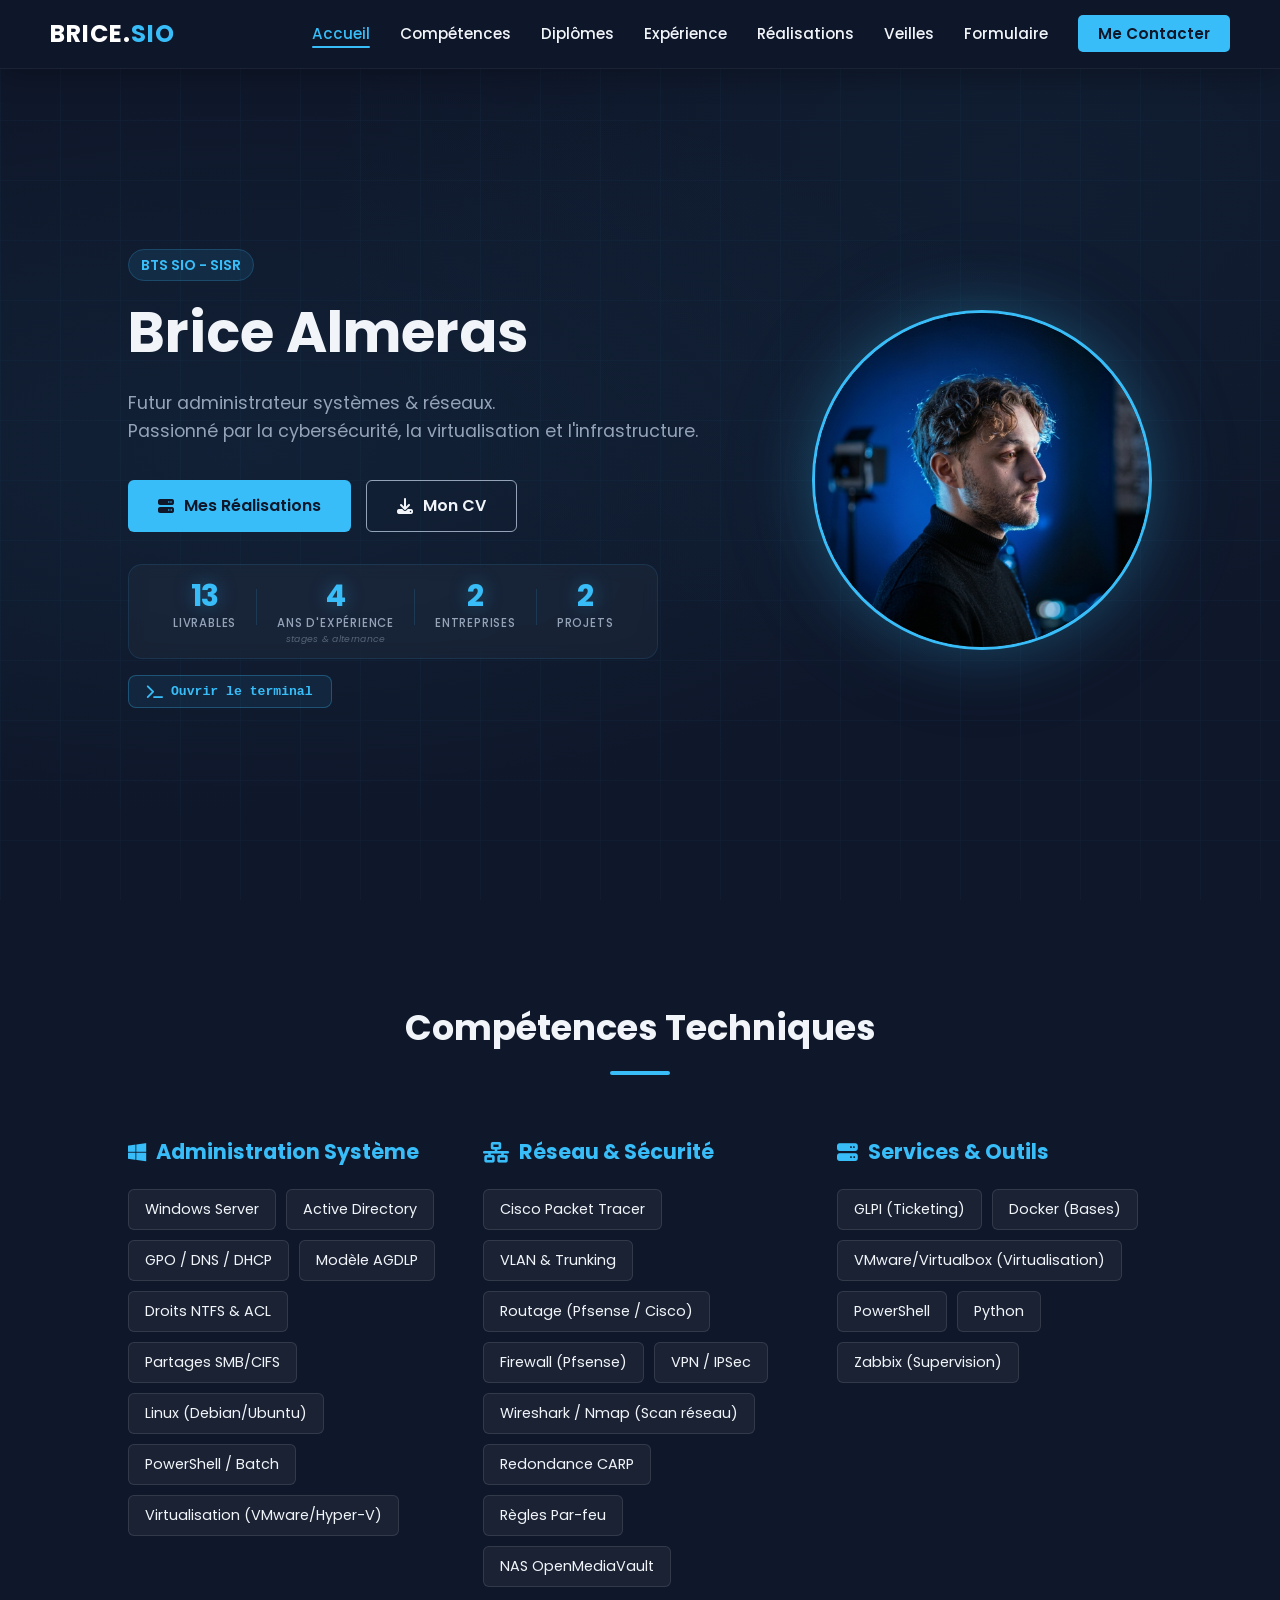
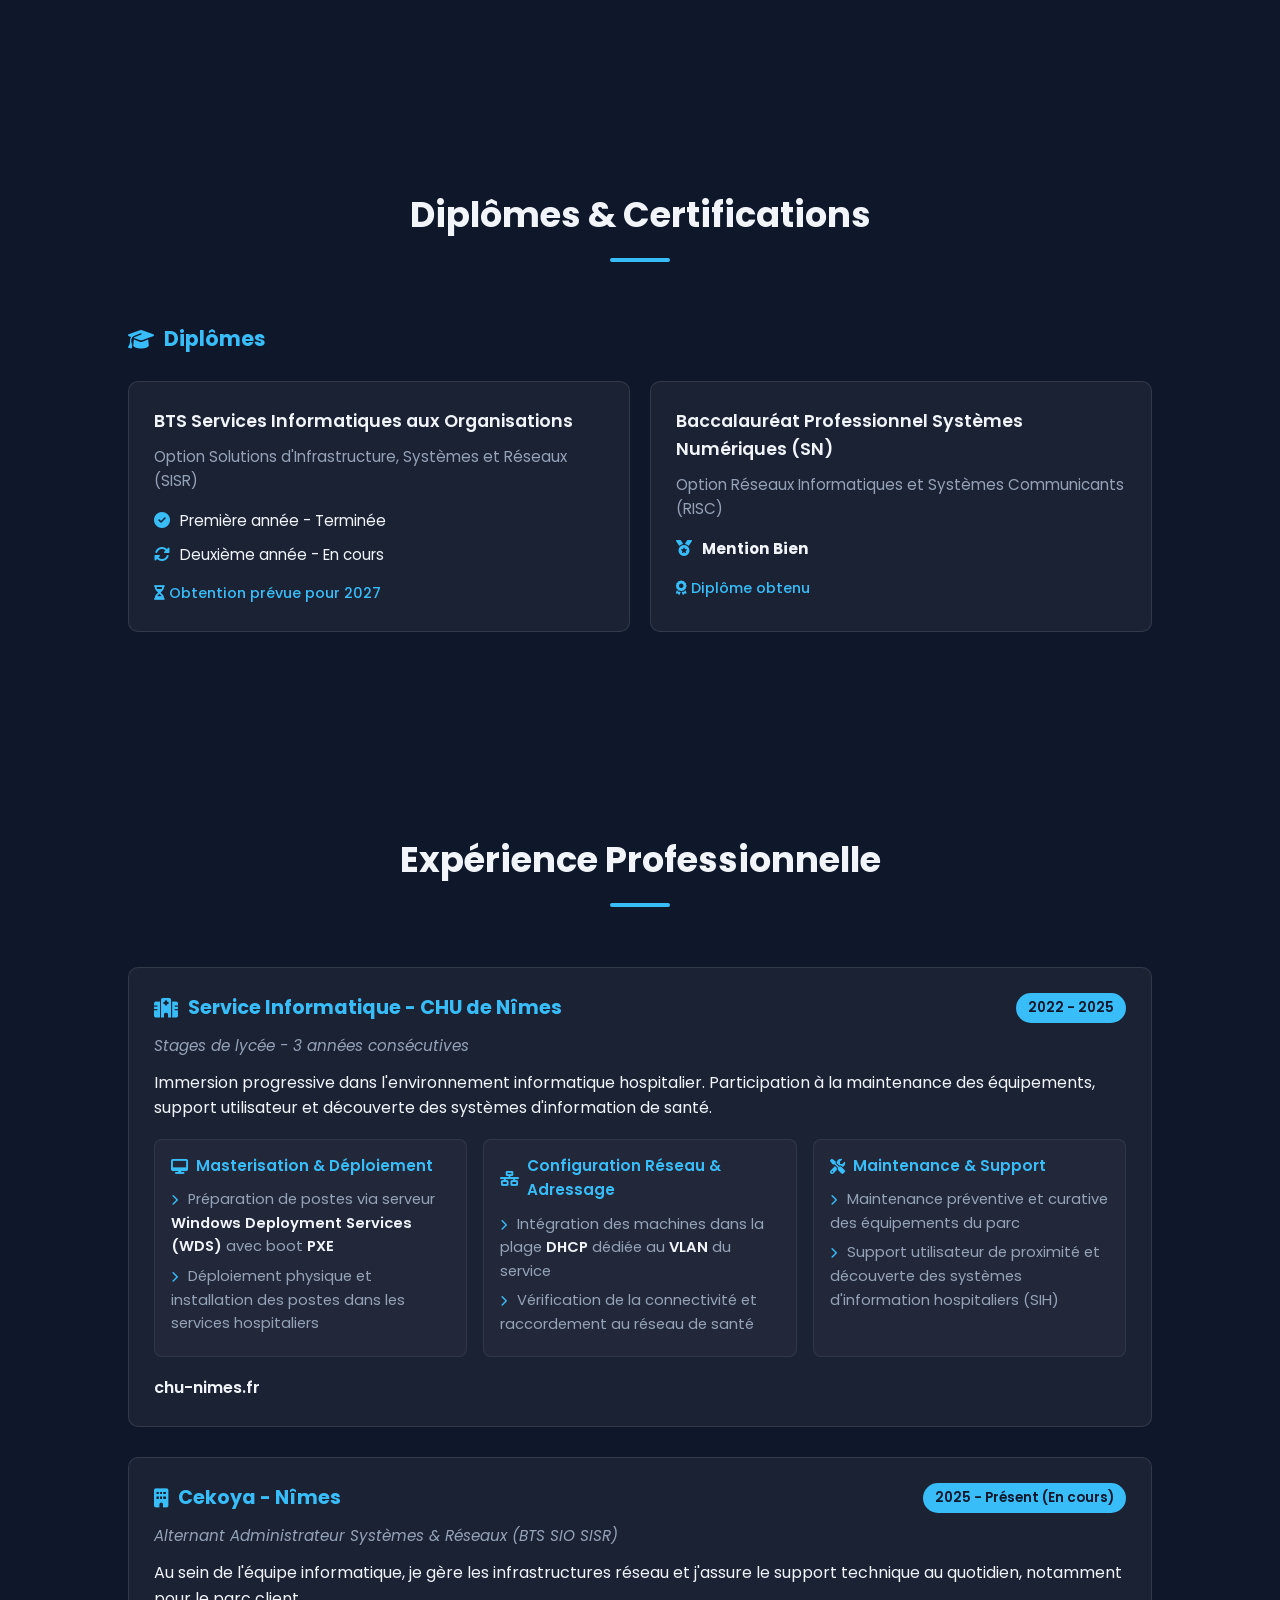
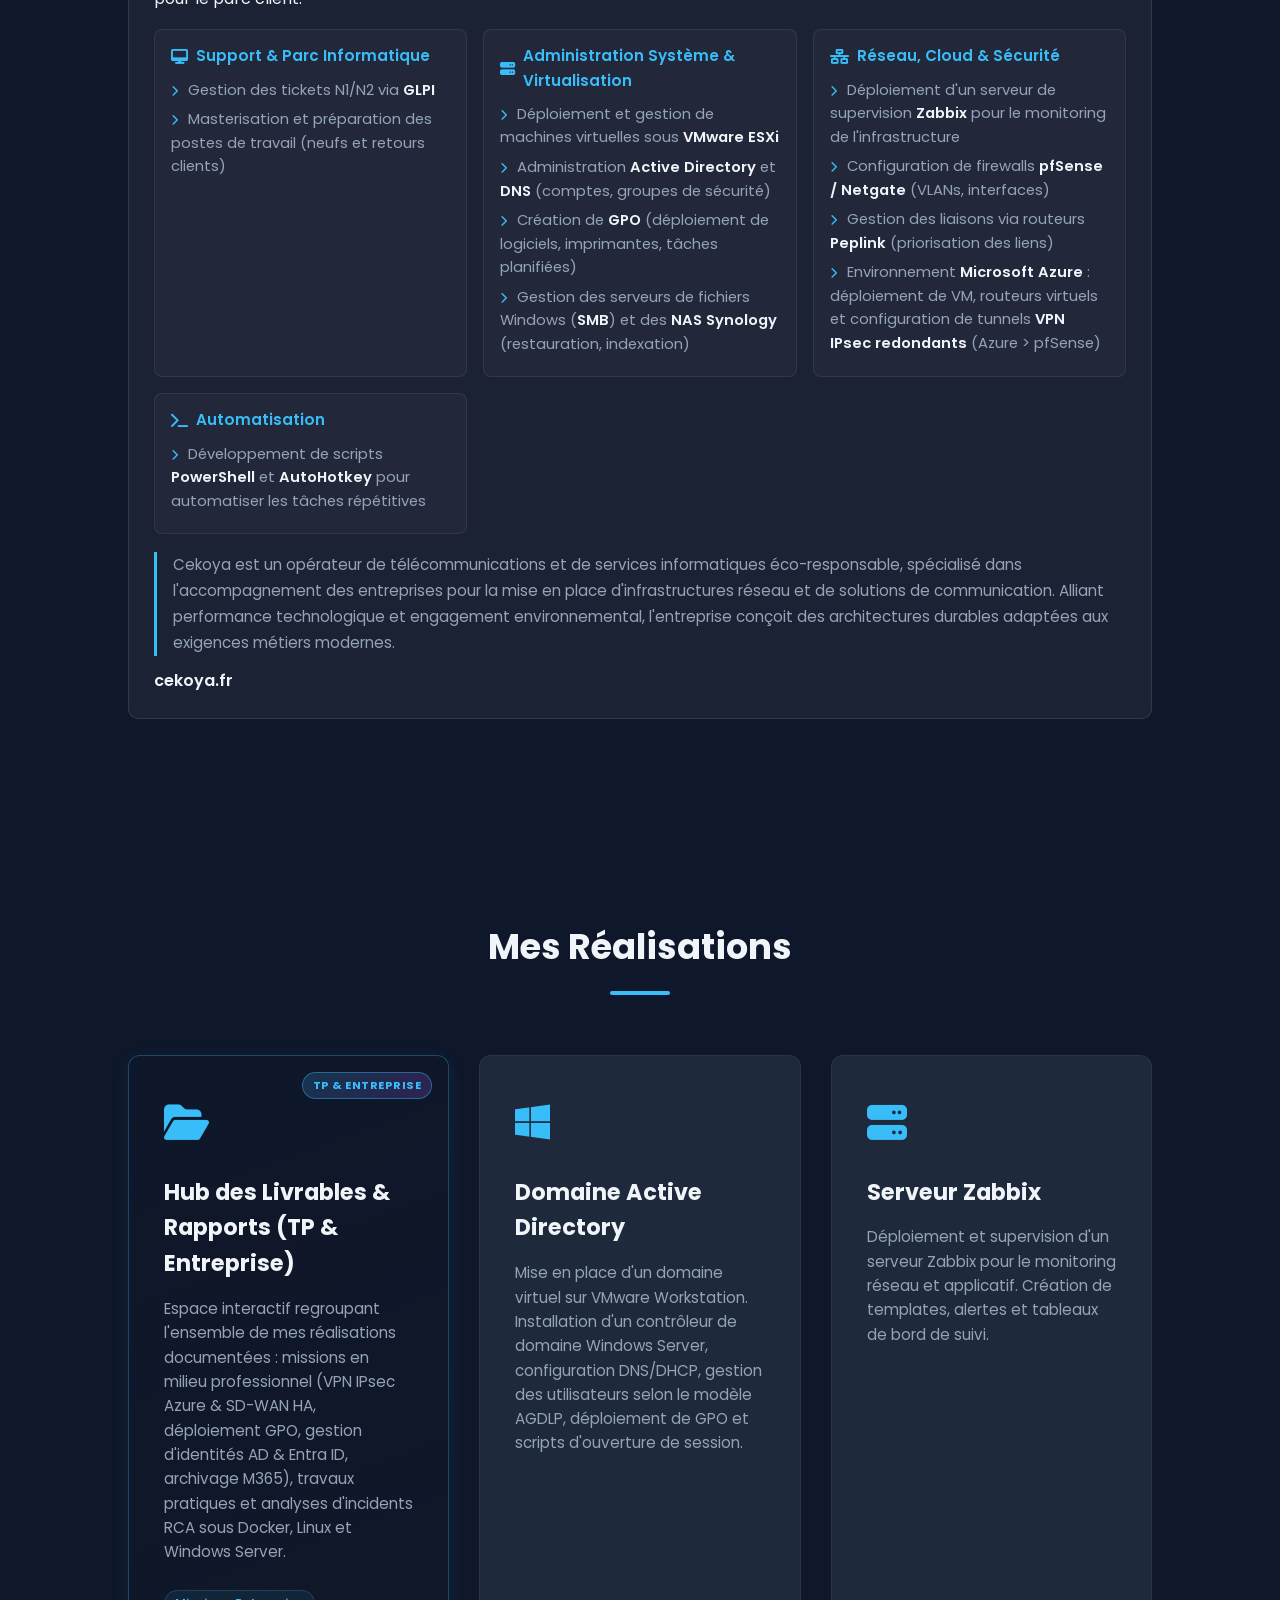
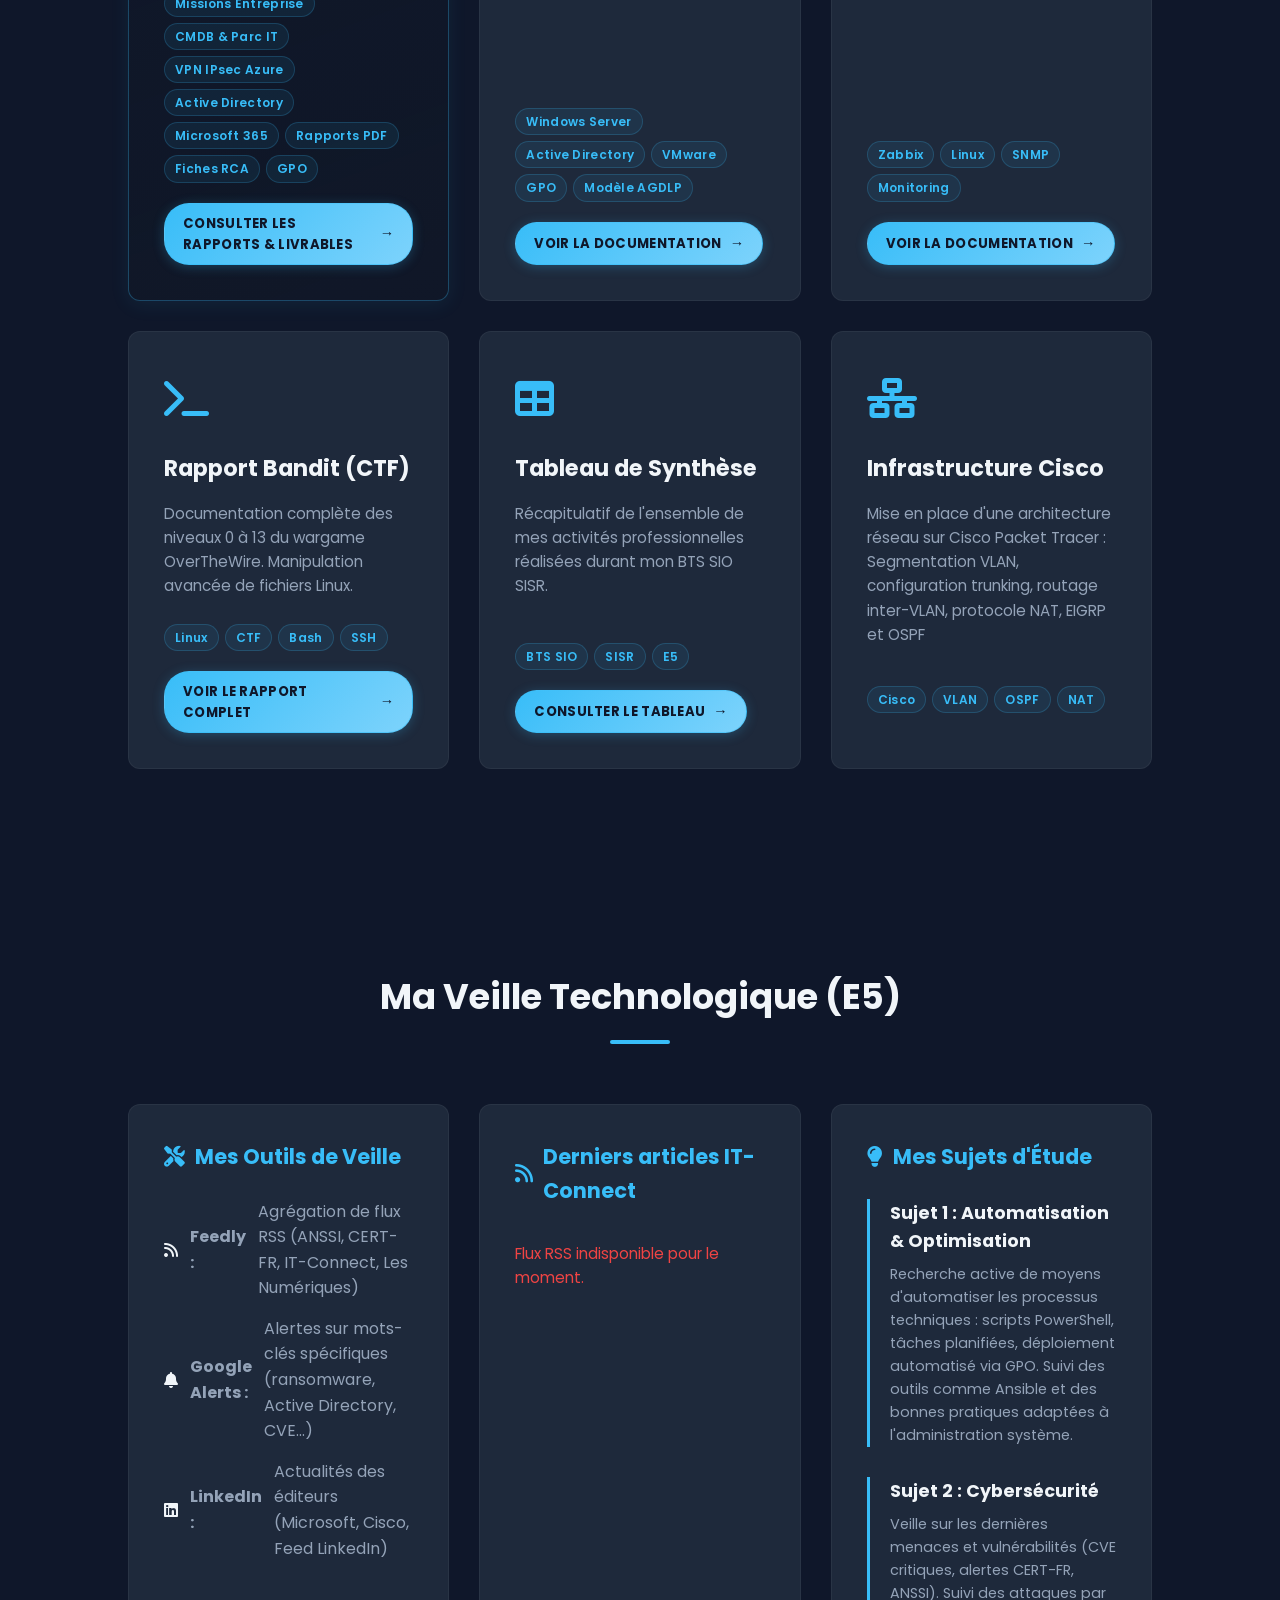
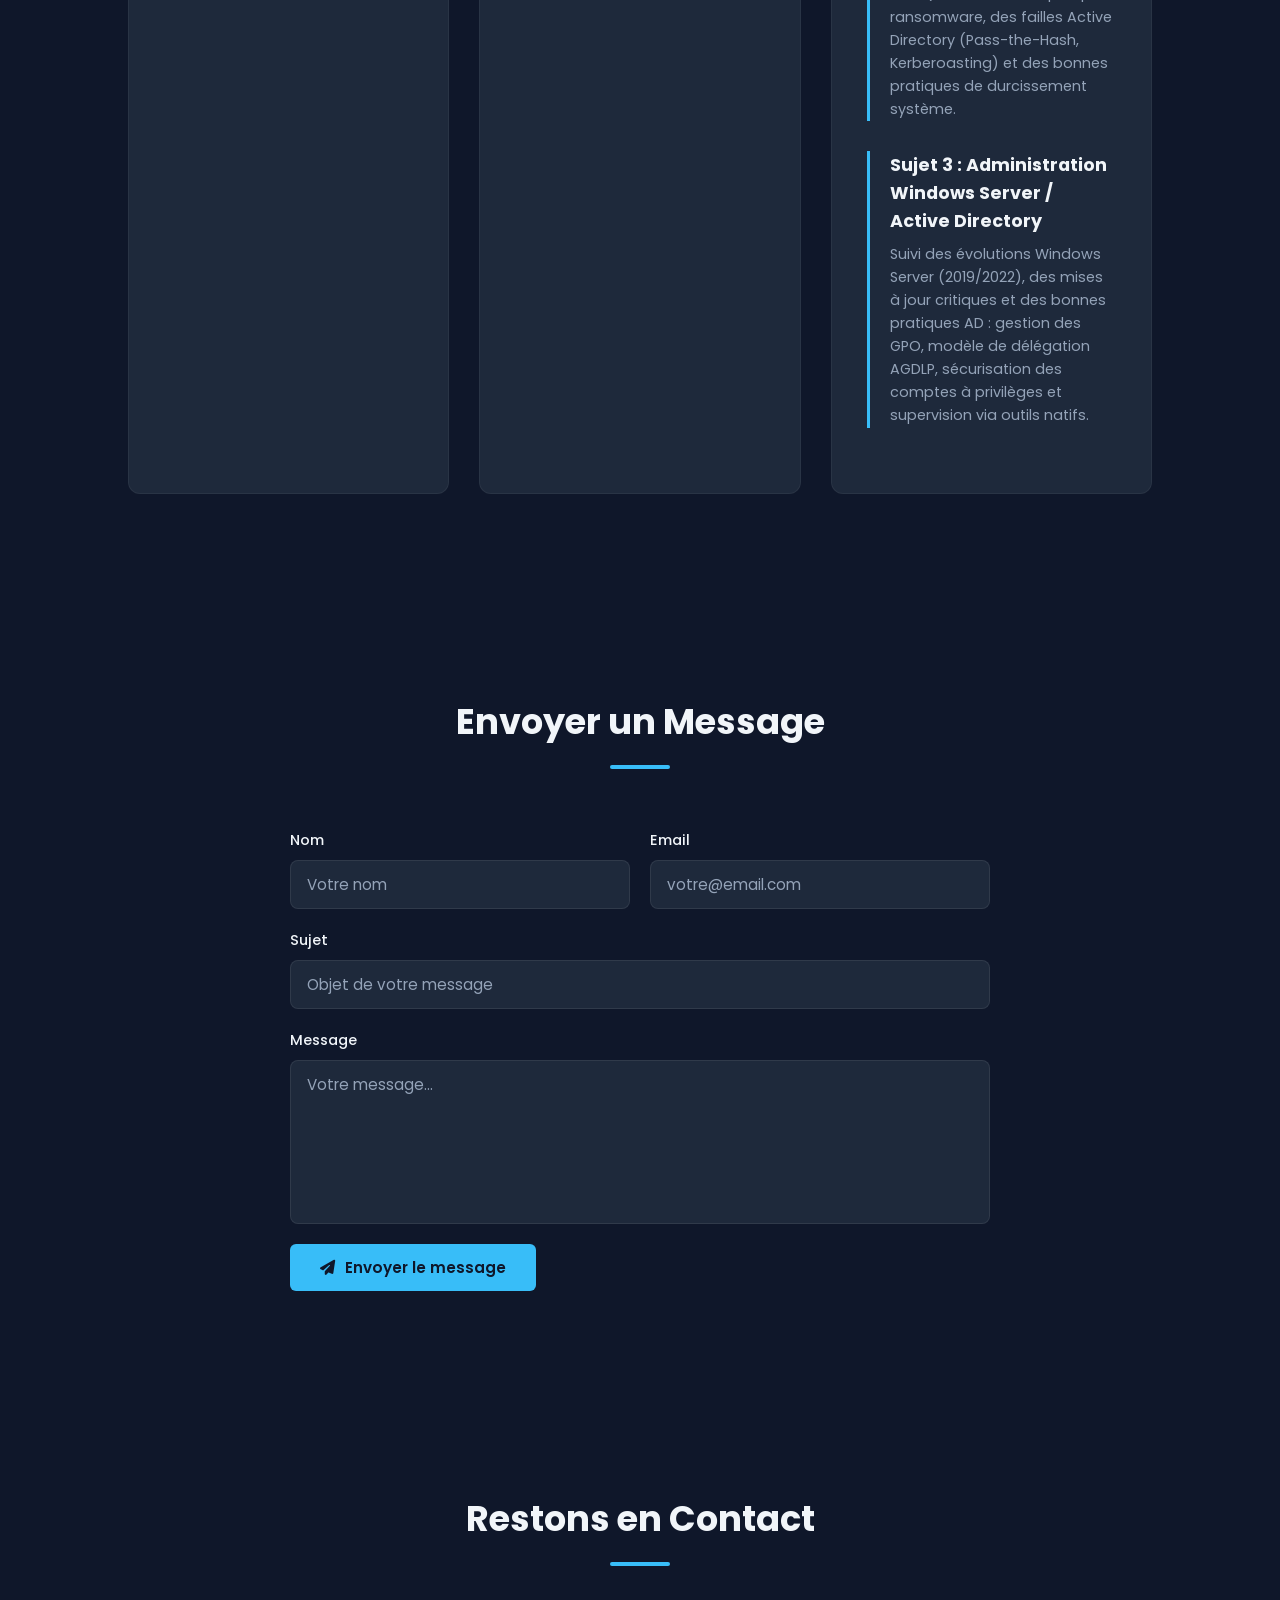
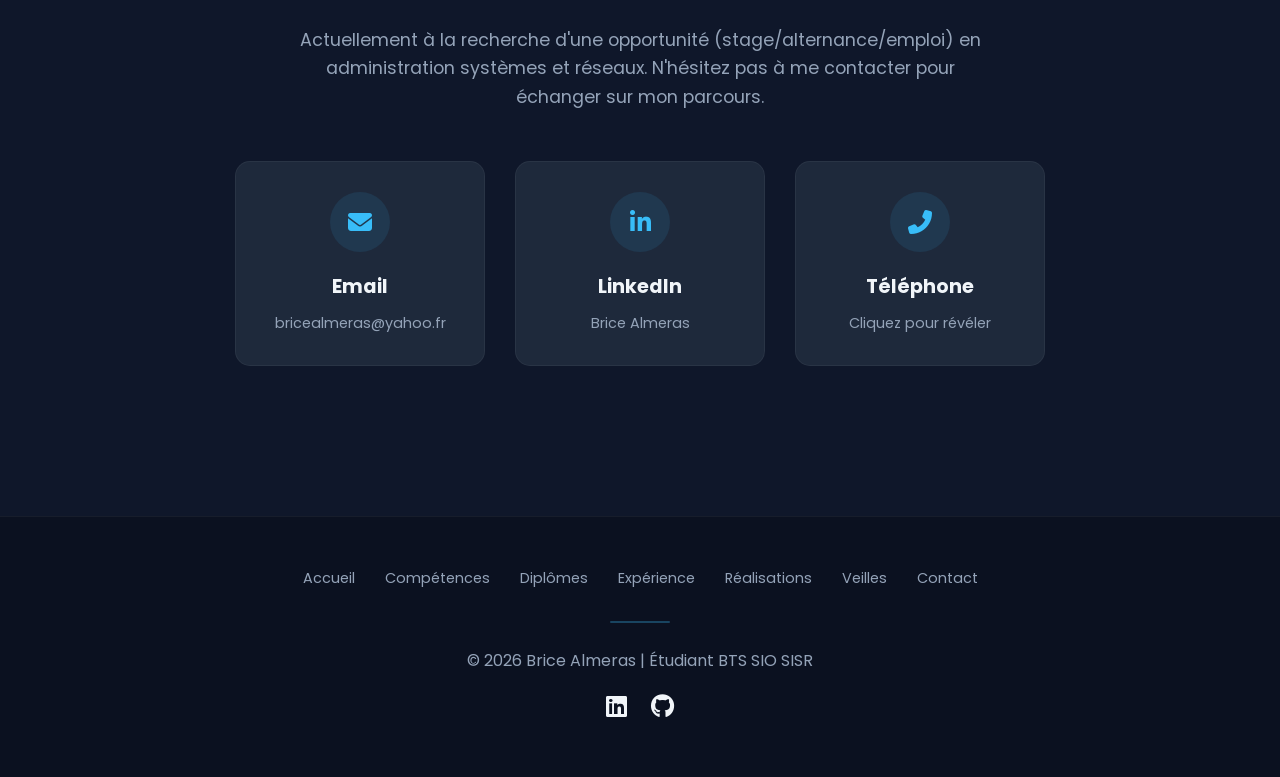
==== commit a5a6bc50: "feat(rapports): add CMDB & Support IT deliverable, update stats and filters" ====
--- a/index.html
+++ b/index.html
@@ -63,8 +63,8 @@
 
                 <!-- STATS COUNTER -->
                 <div class="hero-stats" id="hero-stats">
-                    <a href="projects/rapports/index.html" class="hero-stat-item" title="Consulter les 12 livrables techniques">
-                        <span class="hero-stat-number" data-target="12">0</span>
+                    <a href="projects/rapports/index.html" class="hero-stat-item" title="Consulter les 13 livrables techniques">
+                        <span class="hero-stat-number" data-target="13">0</span>
                         <span class="hero-stat-label">Livrables</span>
                     </a>
                     <div class="hero-stat-divider"></div>
@@ -326,7 +326,7 @@
                     professionnel (VPN IPsec Azure &amp; SD-WAN HA, déploiement GPO, gestion d'identités AD &amp; Entra ID, archivage M365), travaux
                     pratiques et analyses d'incidents RCA sous Docker, Linux et Windows Server.</p>
                 <div class="card-tags">
-                    <span>Missions Entreprise</span><span>VPN IPsec Azure</span><span>Active Directory</span><span>Microsoft
+                    <span>Missions Entreprise</span><span>CMDB &amp; Parc IT</span><span>VPN IPsec Azure</span><span>Active Directory</span><span>Microsoft
                         365</span><span>Rapports PDF</span><span>Fiches RCA</span><span>GPO</span>
                 </div>
                 <a href="projects/rapports/index.html">Consulter les rapports &amp; livrables</a>
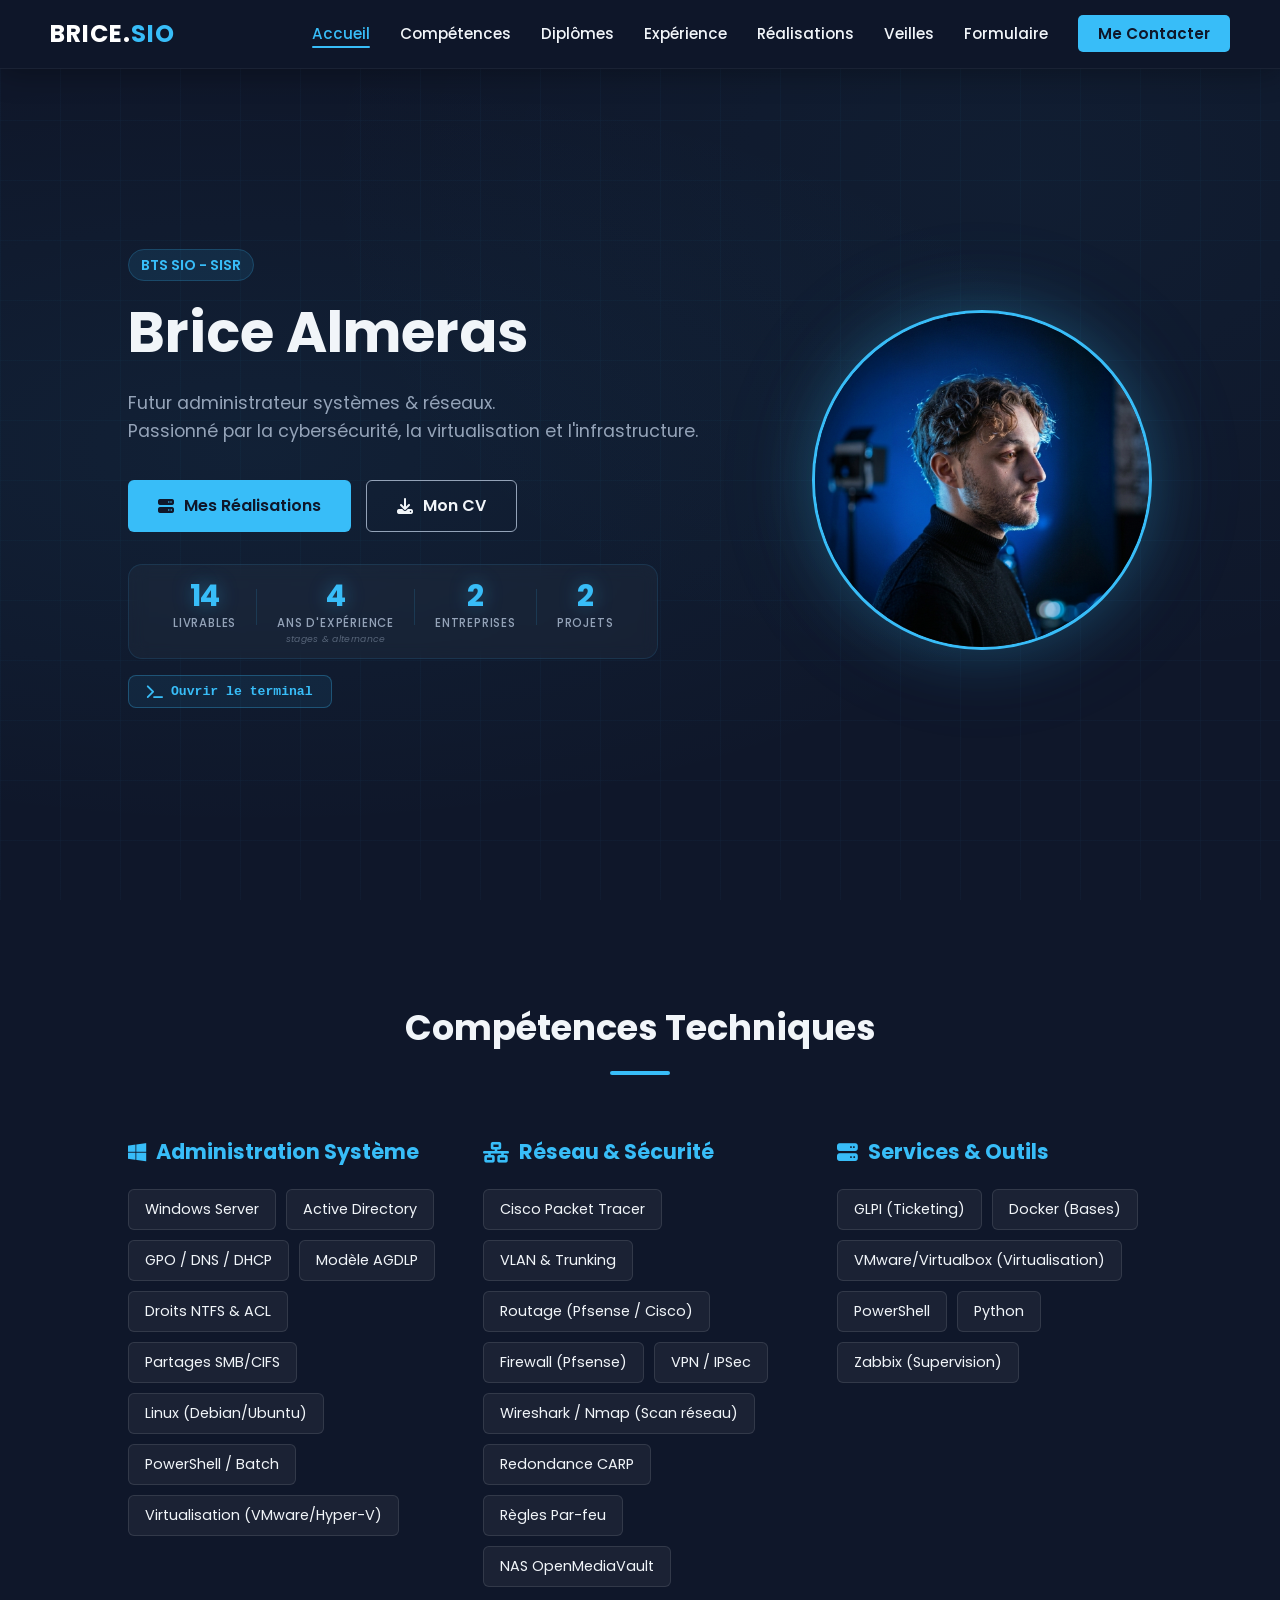
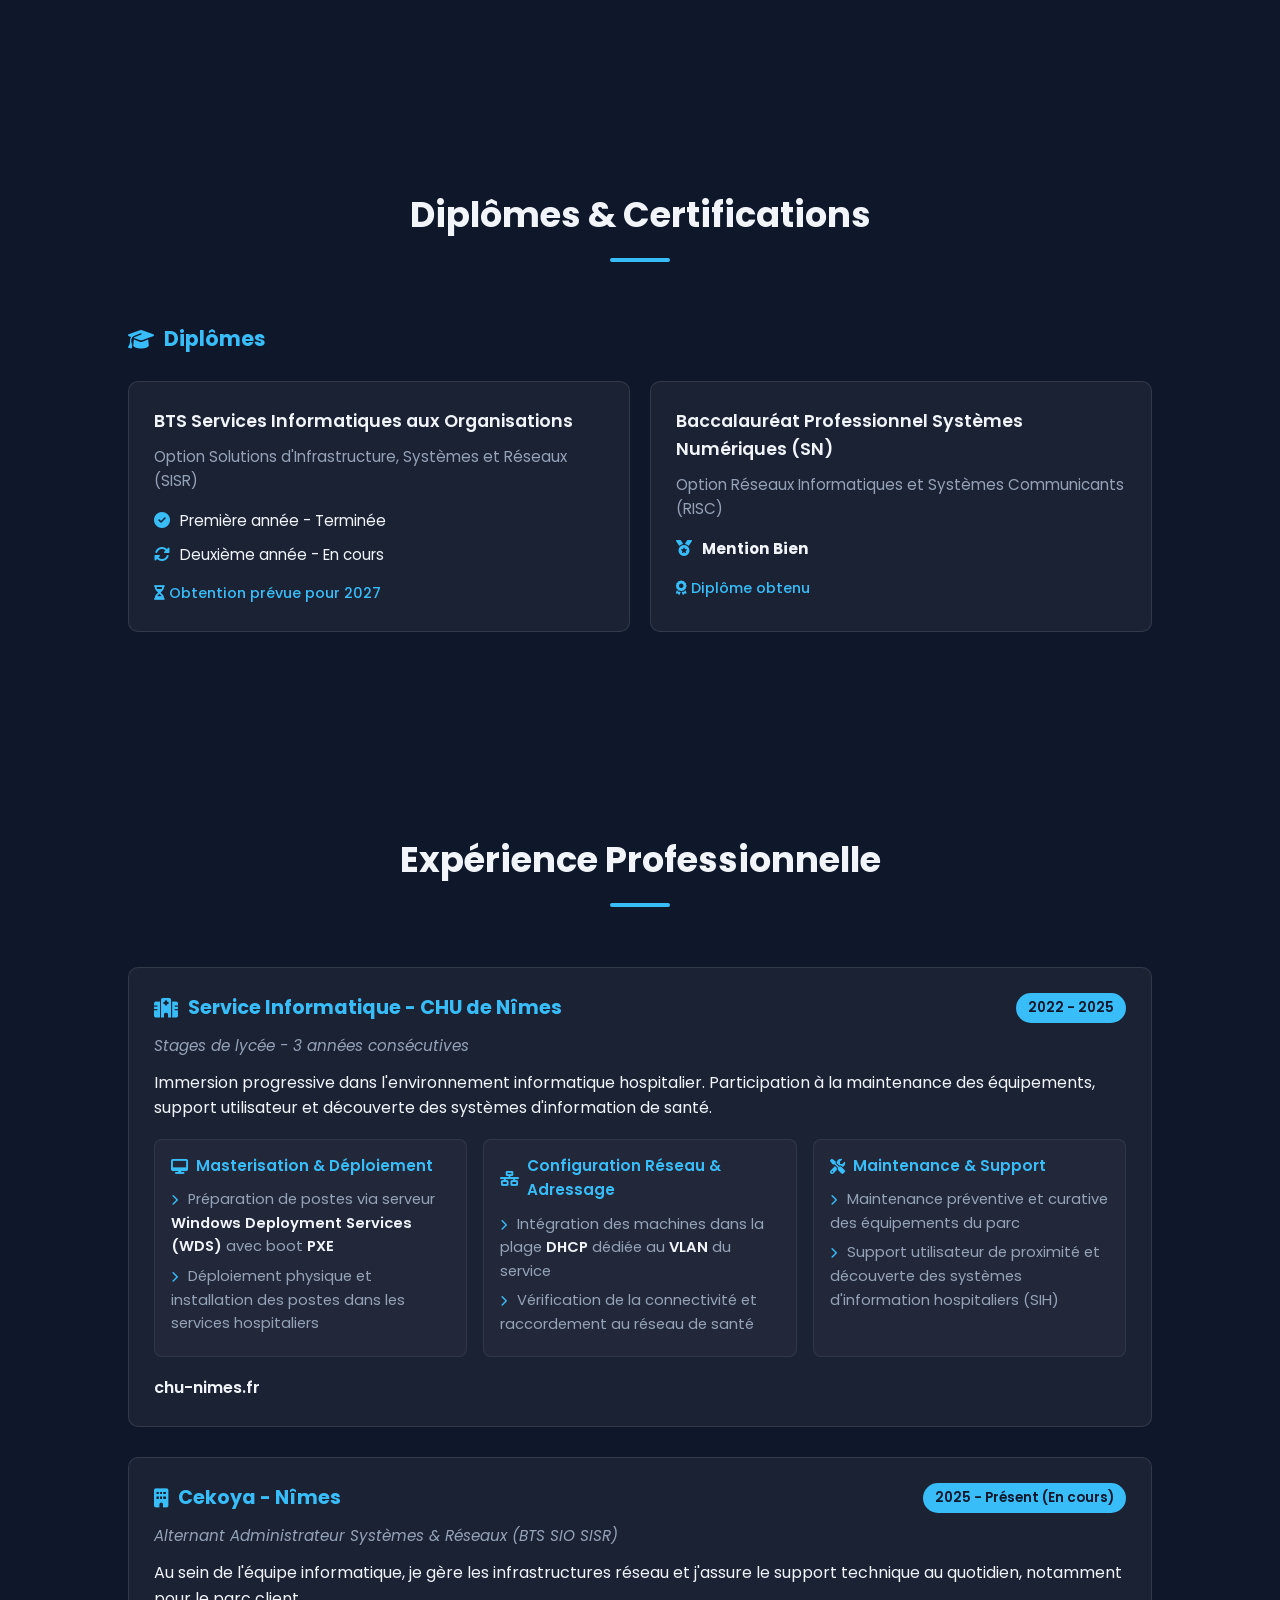
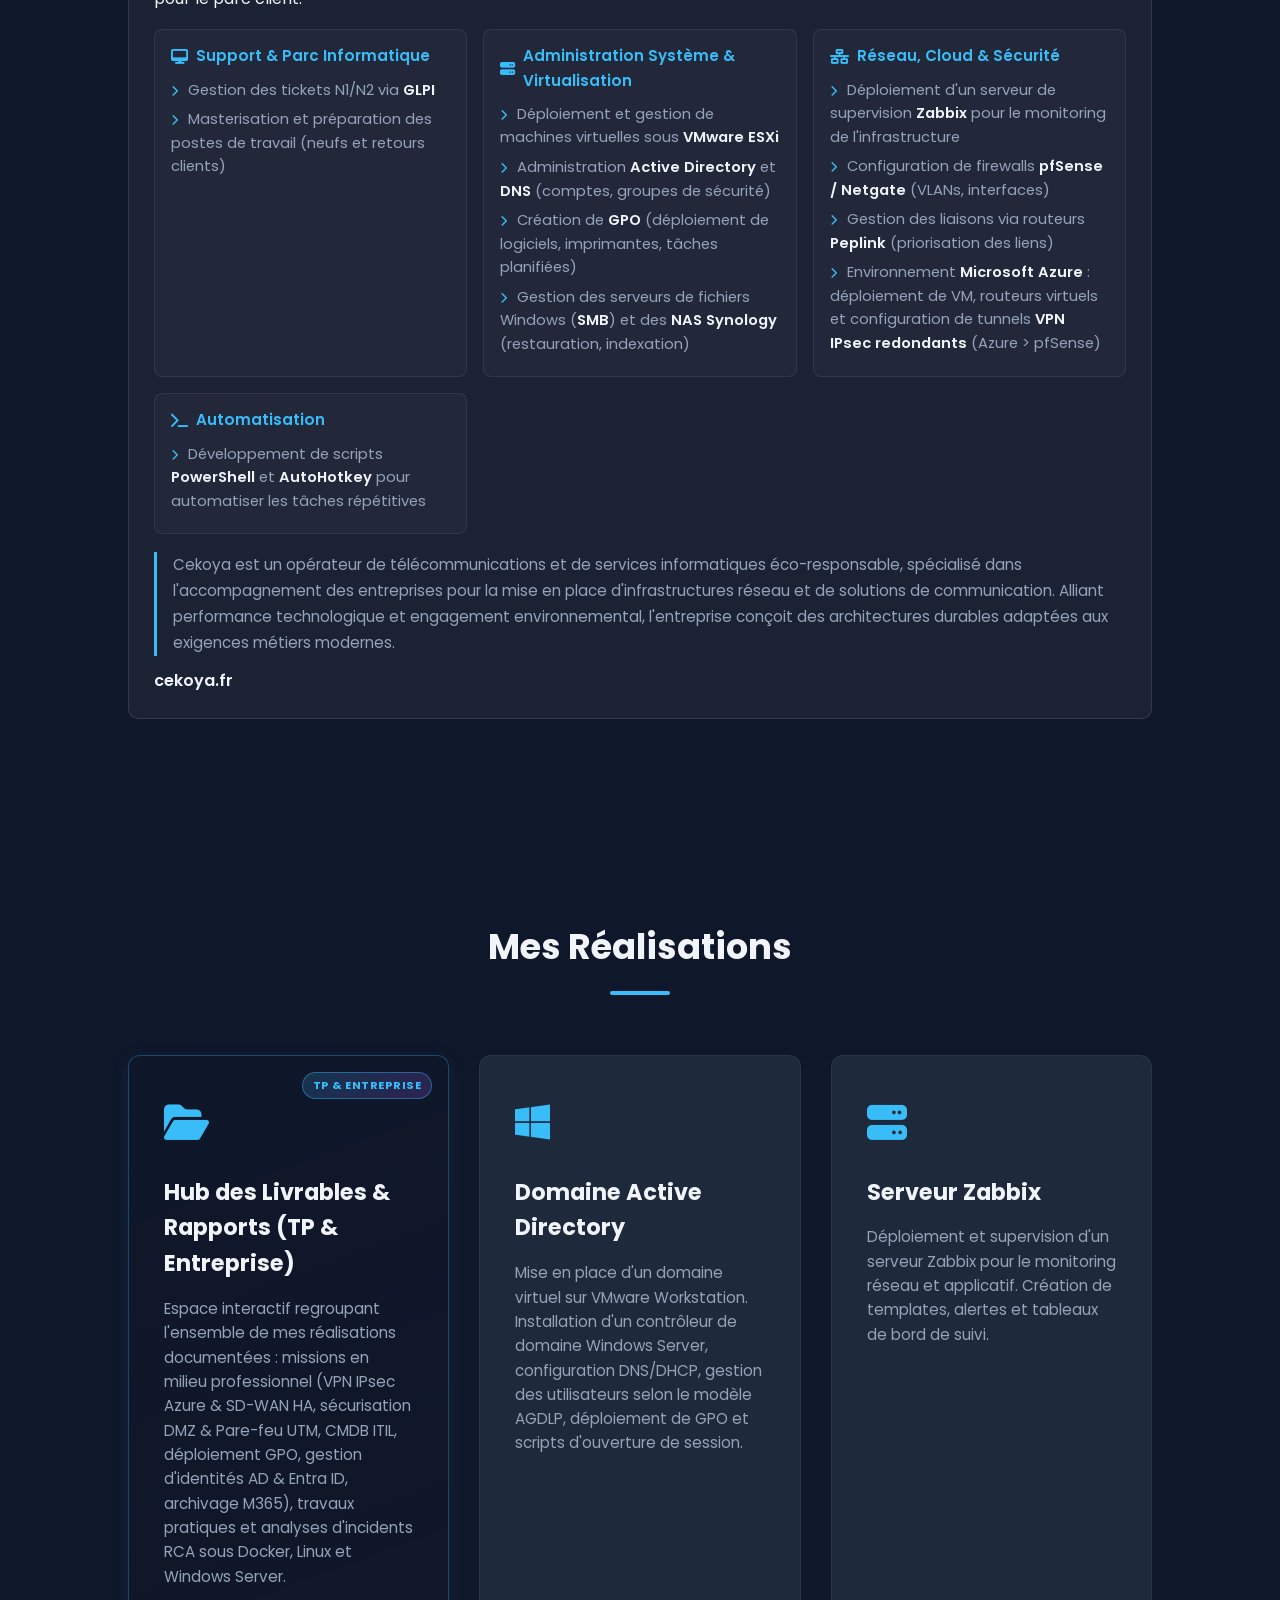
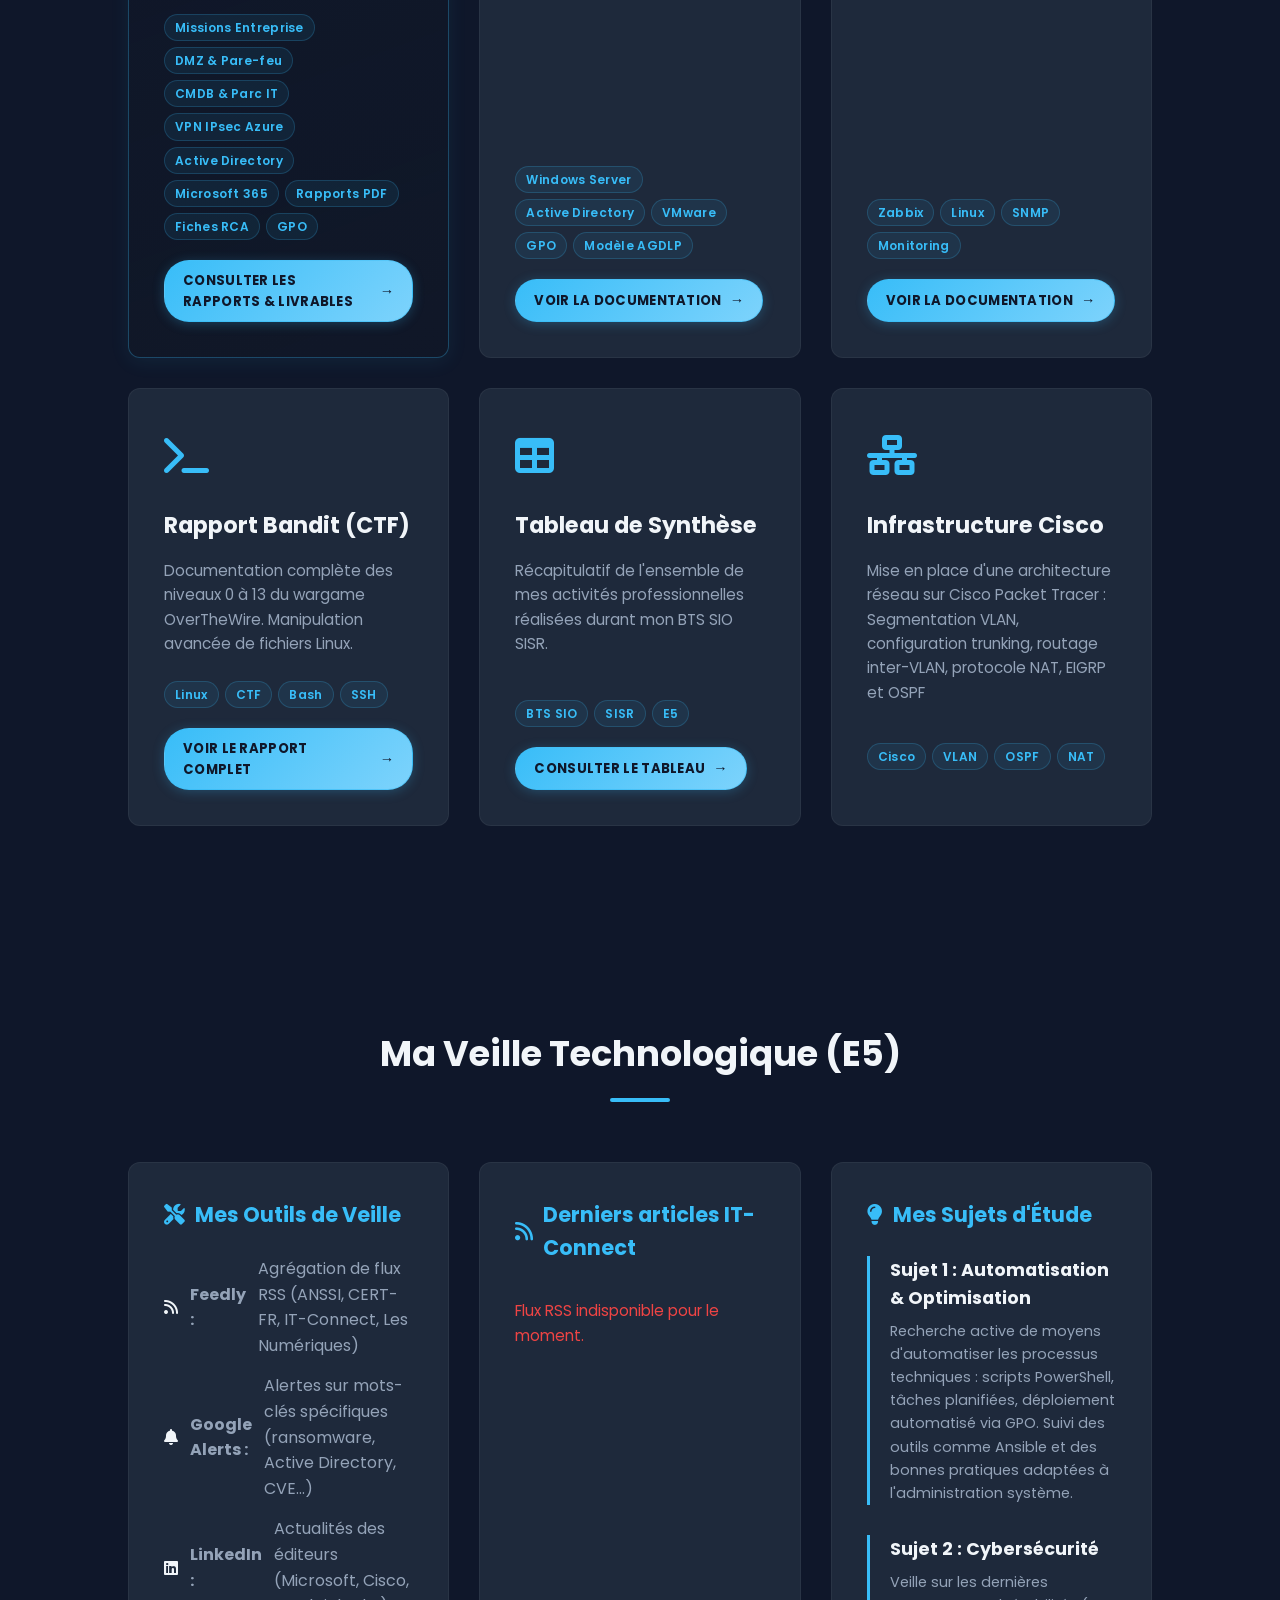
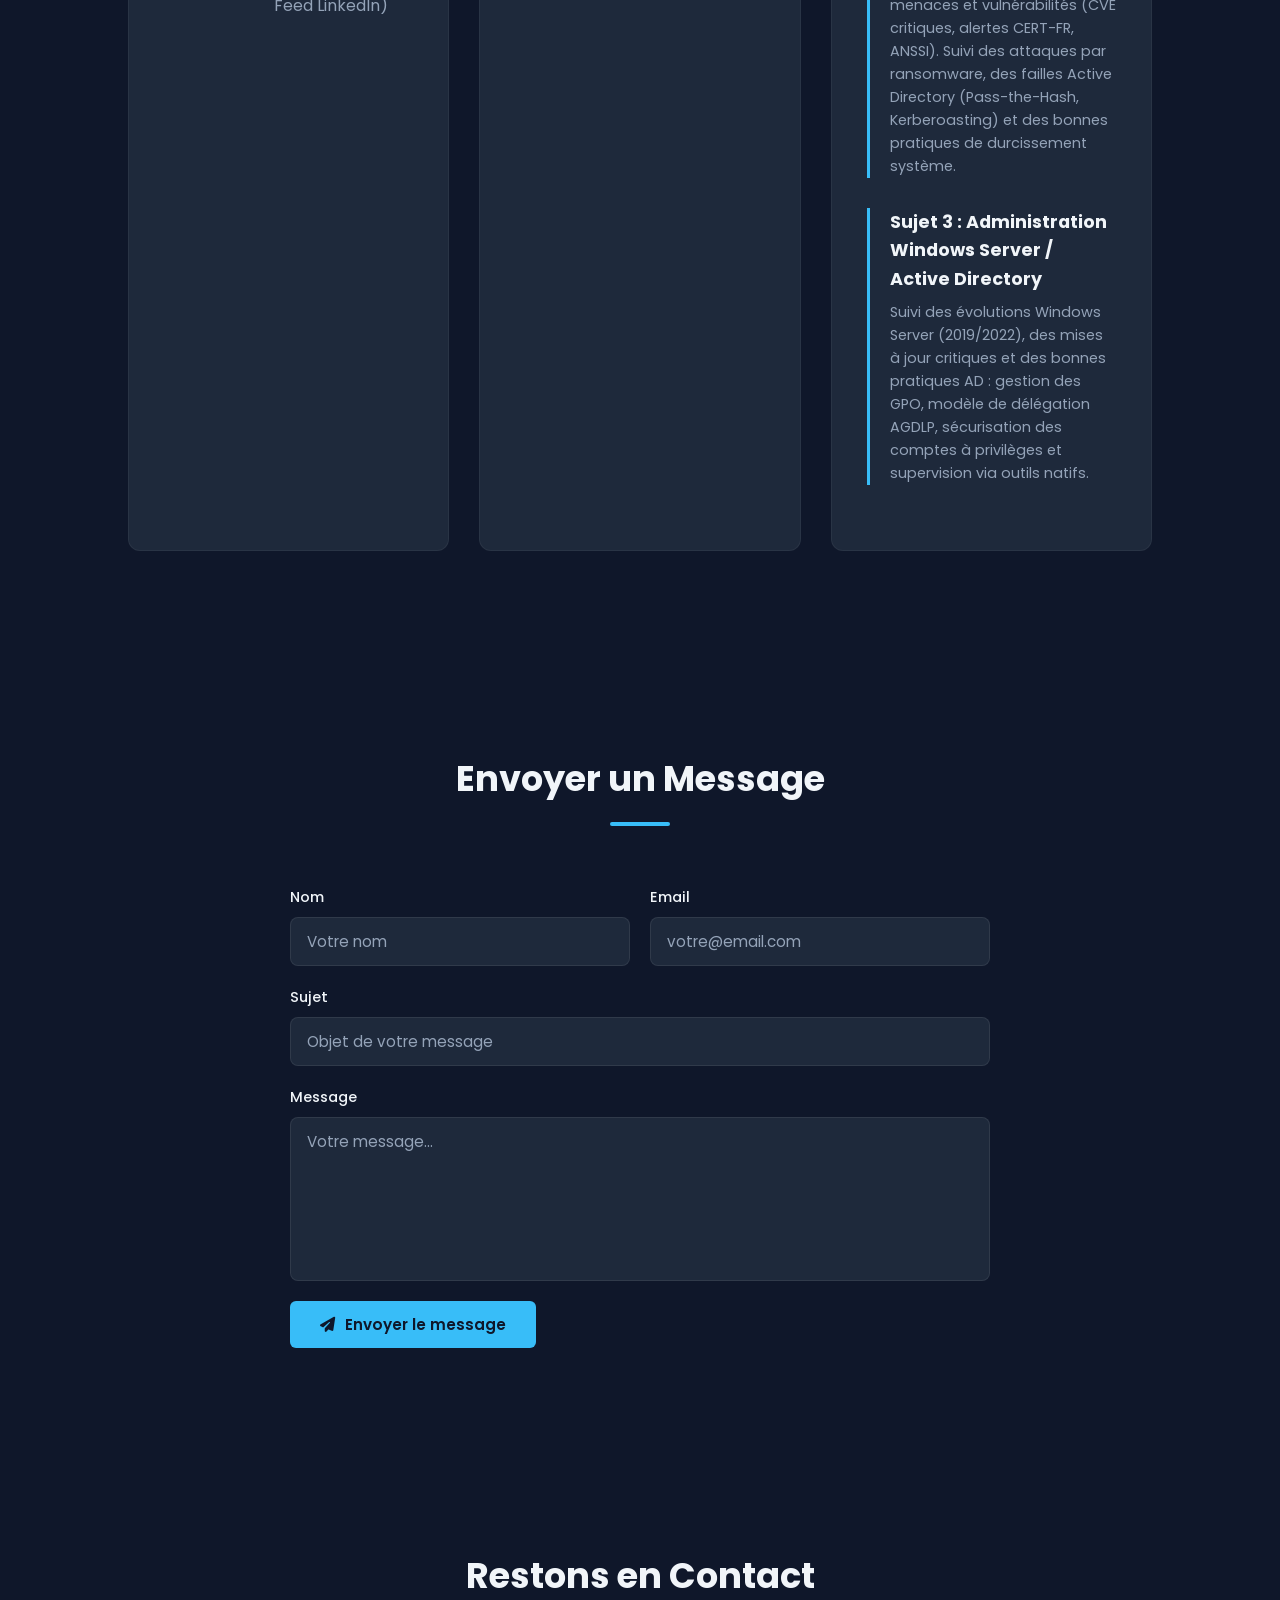
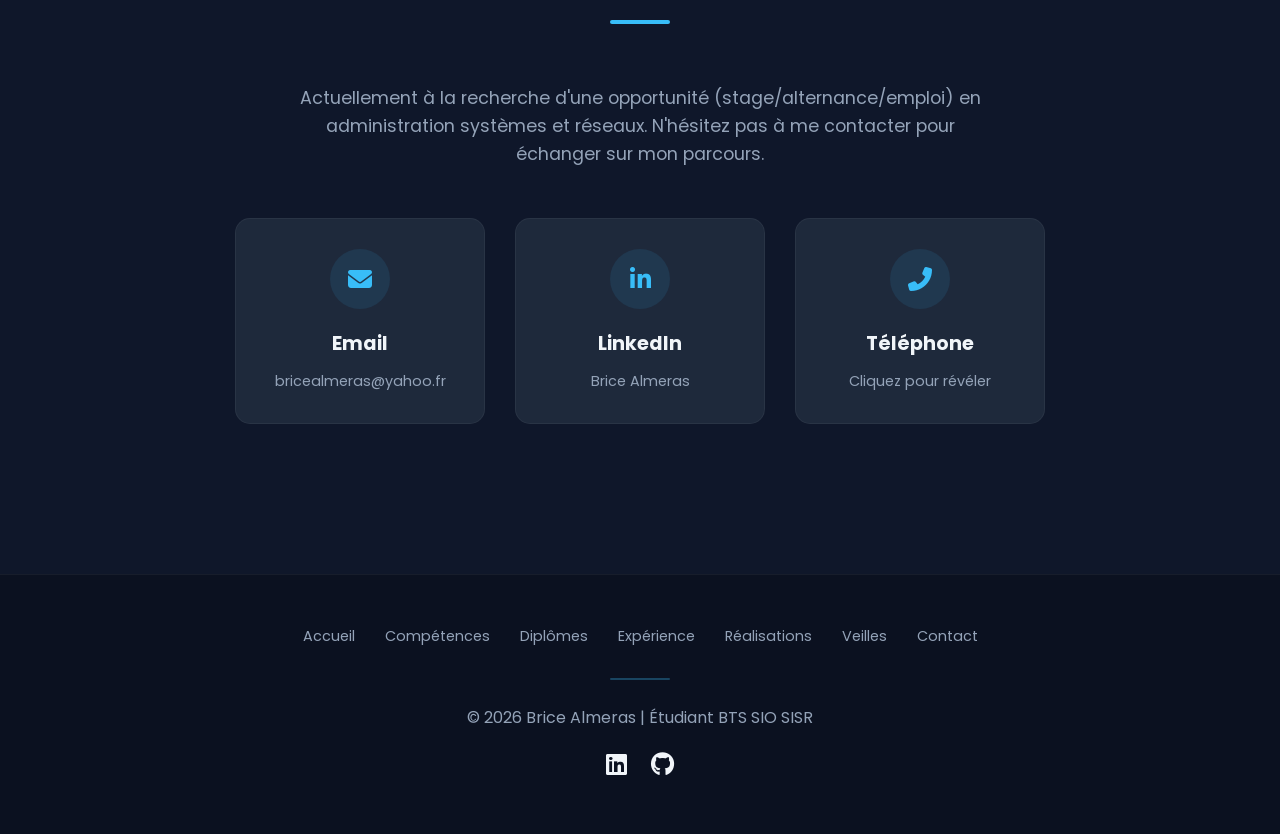
==== commit 50db8afd: "feat(rapports): add DMZ & GitLab security deliverable, update stats and filters" ====
--- a/index.html
+++ b/index.html
@@ -63,8 +63,8 @@
 
                 <!-- STATS COUNTER -->
                 <div class="hero-stats" id="hero-stats">
-                    <a href="projects/rapports/index.html" class="hero-stat-item" title="Consulter les 13 livrables techniques">
-                        <span class="hero-stat-number" data-target="13">0</span>
+                    <a href="projects/rapports/index.html" class="hero-stat-item" title="Consulter les 14 livrables techniques">
+                        <span class="hero-stat-number" data-target="14">0</span>
                         <span class="hero-stat-label">Livrables</span>
                     </a>
                     <div class="hero-stat-divider"></div>
@@ -323,10 +323,10 @@
                 <div class="card-icon"><i class="fas fa-folder-open"></i></div>
                 <h3>Hub des Livrables &amp; Rapports (TP &amp; Entreprise)</h3>
                 <p>Espace interactif regroupant l'ensemble de mes réalisations documentées : missions en milieu
-                    professionnel (VPN IPsec Azure &amp; SD-WAN HA, déploiement GPO, gestion d'identités AD &amp; Entra ID, archivage M365), travaux
+                    professionnel (VPN IPsec Azure &amp; SD-WAN HA, sécurisation DMZ &amp; Pare-feu UTM, CMDB ITIL, déploiement GPO, gestion d'identités AD &amp; Entra ID, archivage M365), travaux
                     pratiques et analyses d'incidents RCA sous Docker, Linux et Windows Server.</p>
                 <div class="card-tags">
-                    <span>Missions Entreprise</span><span>CMDB &amp; Parc IT</span><span>VPN IPsec Azure</span><span>Active Directory</span><span>Microsoft
+                    <span>Missions Entreprise</span><span>DMZ &amp; Pare-feu</span><span>CMDB &amp; Parc IT</span><span>VPN IPsec Azure</span><span>Active Directory</span><span>Microsoft
                         365</span><span>Rapports PDF</span><span>Fiches RCA</span><span>GPO</span>
                 </div>
                 <a href="projects/rapports/index.html">Consulter les rapports &amp; livrables</a>
